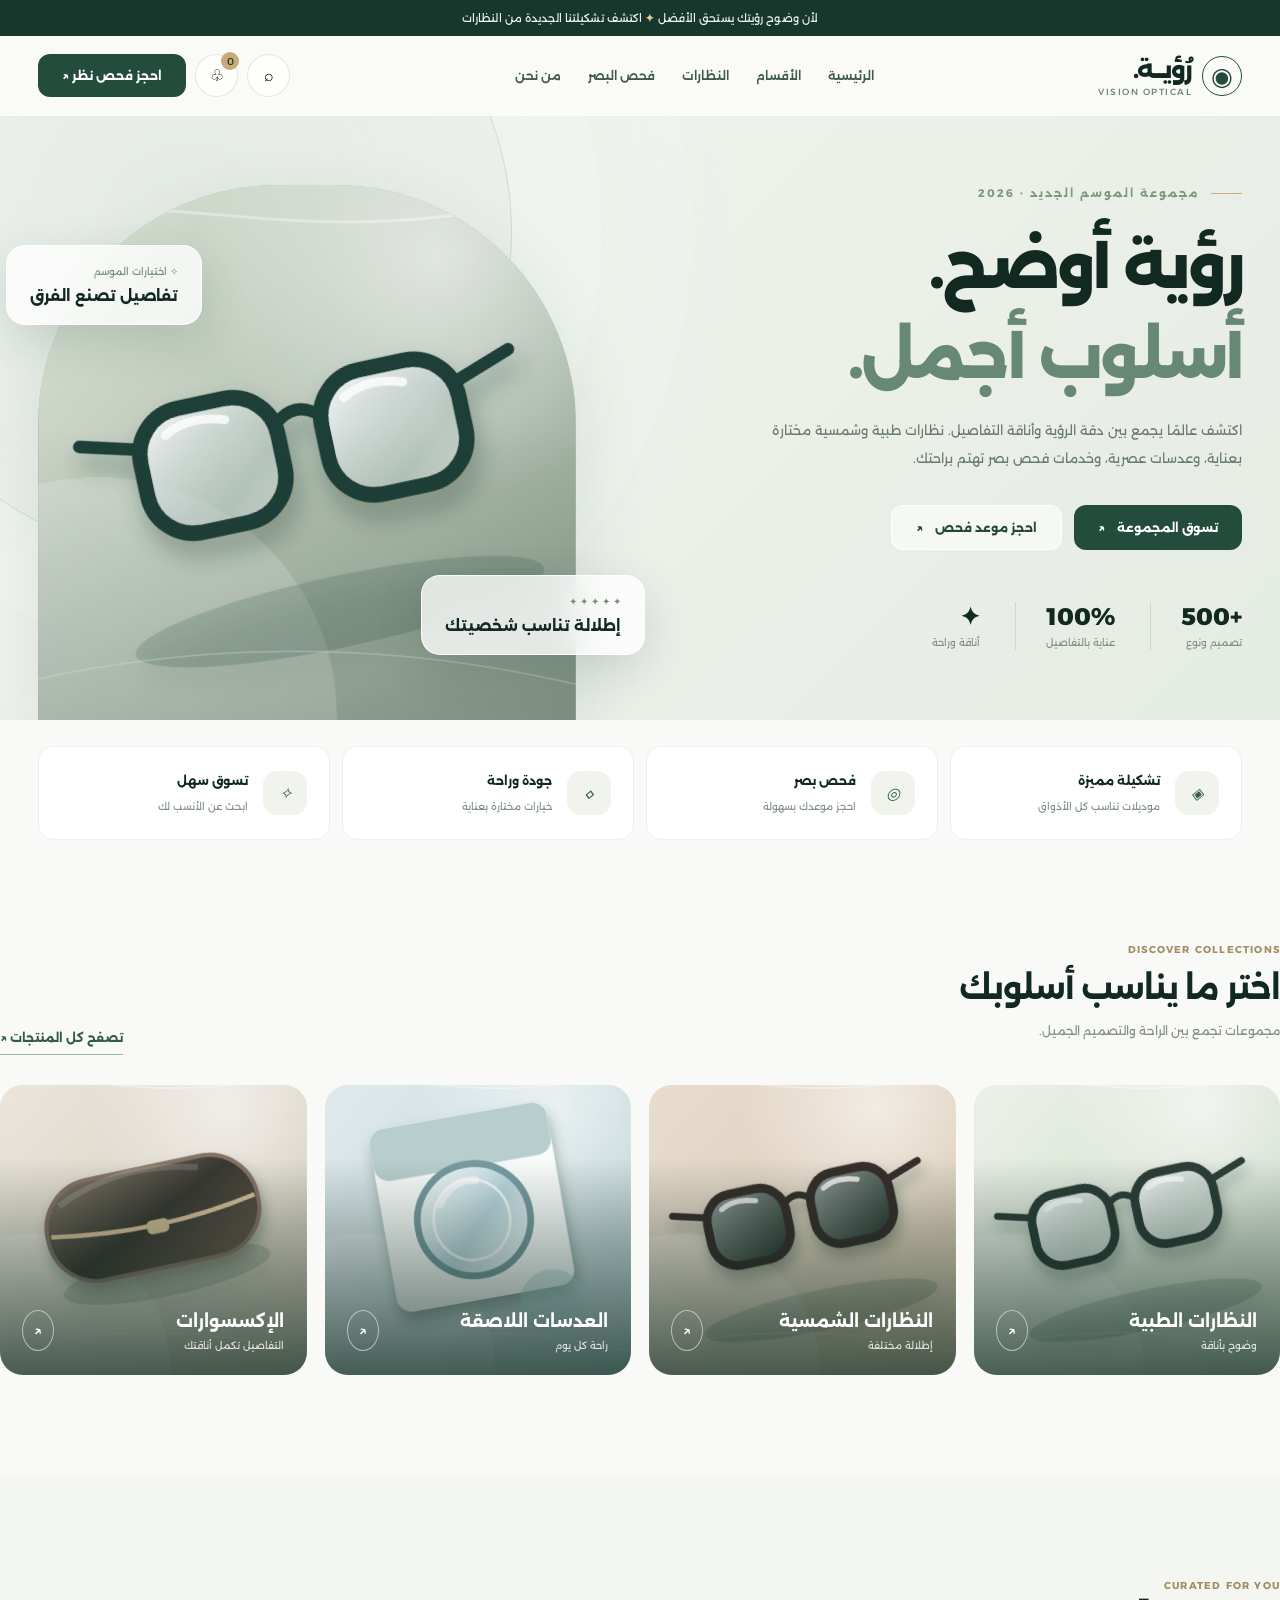
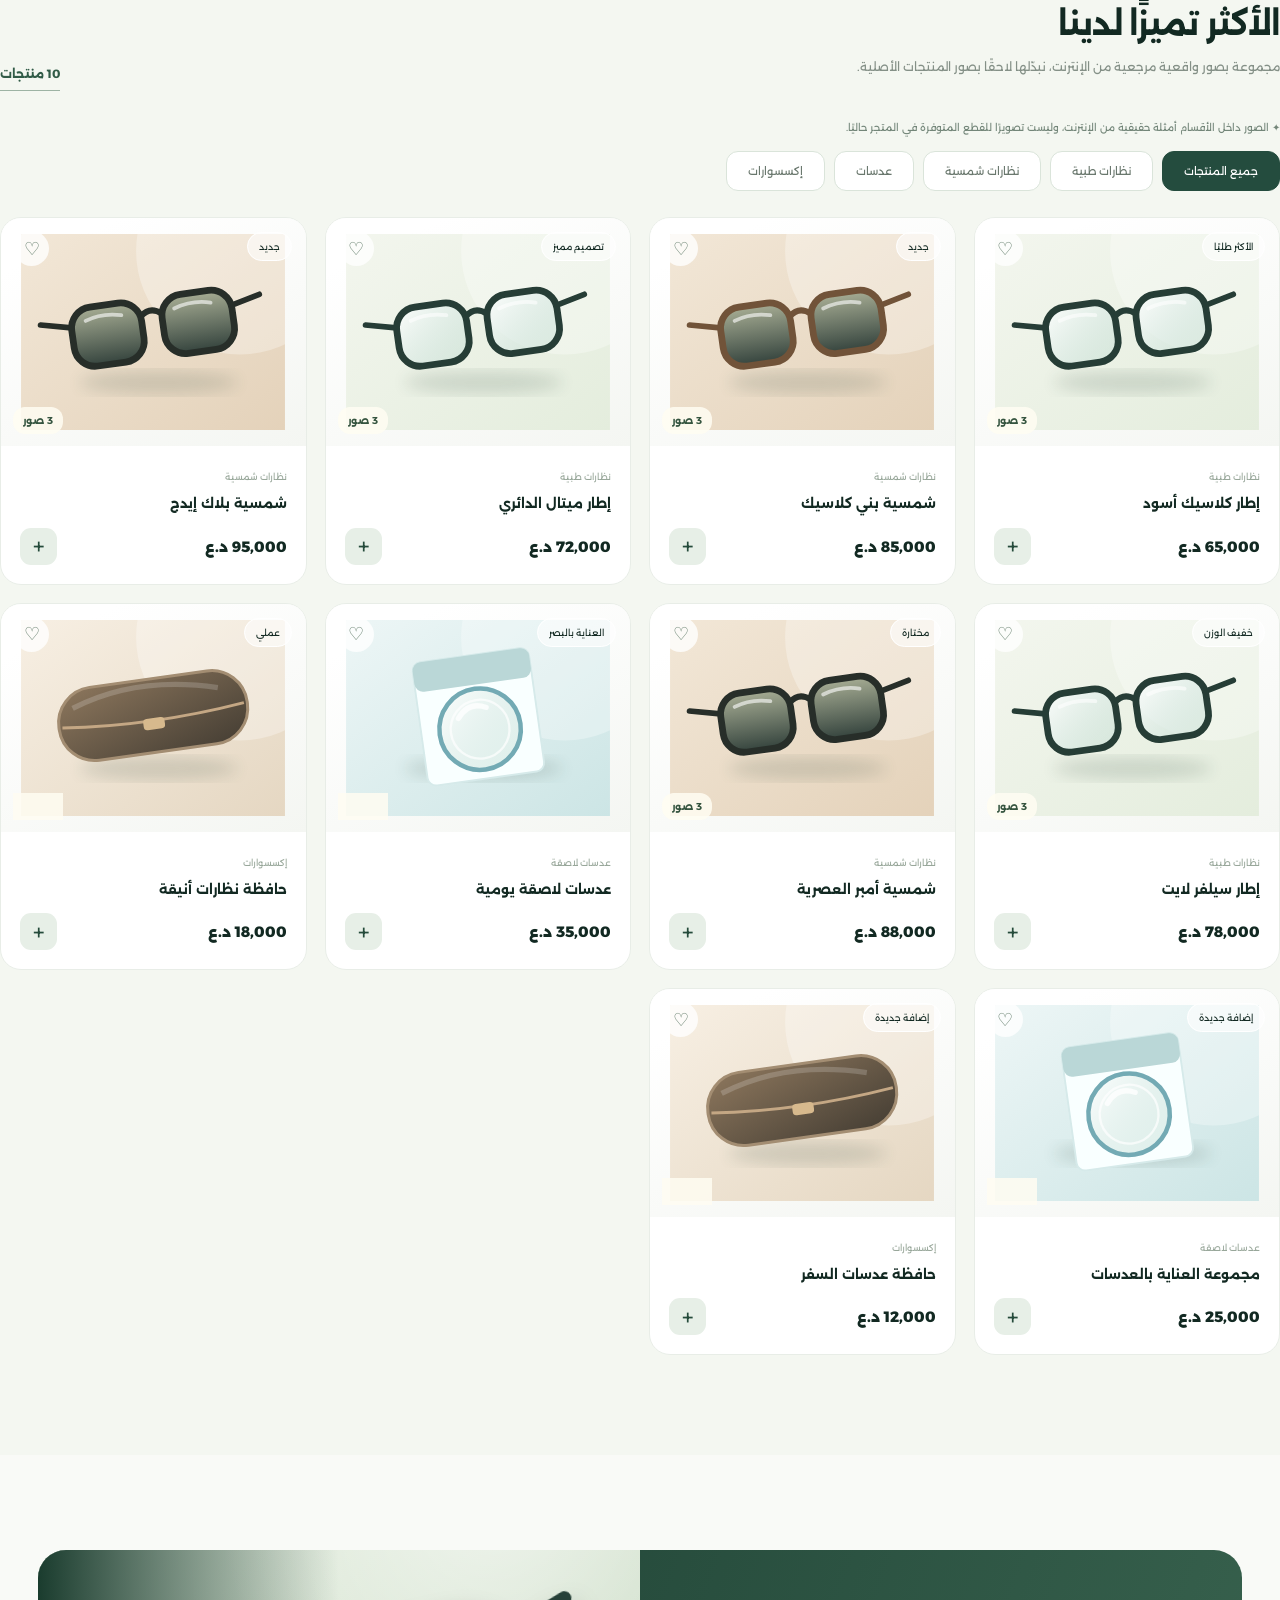
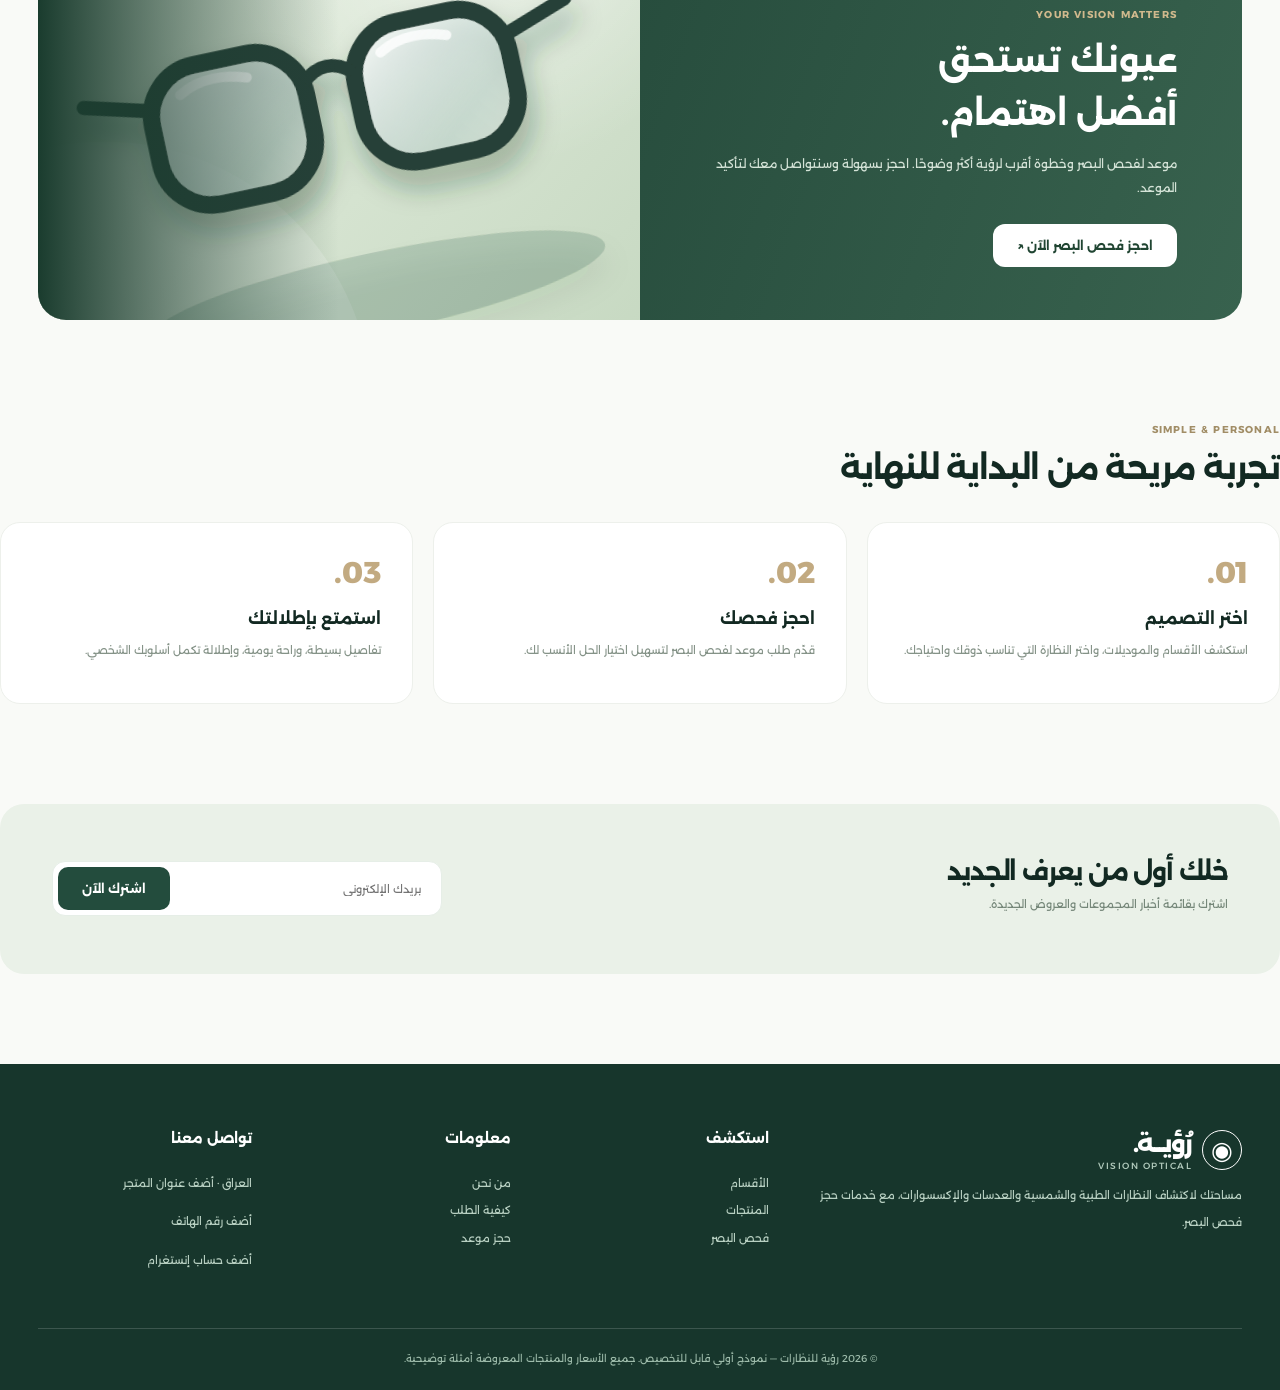
==== index.html @ 1d69cb86 "Launch Ruya optical store with mobile image fallbacks" ====
<!doctype html>
<html lang="ar" dir="rtl">
<head>
<meta charset="utf-8"><meta name="viewport" content="width=device-width,initial-scale=1"><meta name="theme-color" content="#e9eee9">
<title>رؤية | عالم النظارات والعناية بالبصر</title>
<link rel="preconnect" href="https://fonts.googleapis.com"><link rel="preconnect" href="https://fonts.gstatic.com" crossorigin>
<link href="https://fonts.googleapis.com/css2?family=Alexandria:wght@300;400;500;600;700;800&display=swap" rel="stylesheet">
<style>
:root{--ink:#122922;--muted:#65756c;--green:#244c3f;--mint:#e5eee6;--line:rgba(31,66,52,.13);--cream:#f7f8f4;--gold:#ccad78;--shadow:0 24px 70px rgba(27,61,45,.10)}*{box-sizing:border-box}html{scroll-behavior:smooth}body{margin:0;font-family:Alexandria,Tahoma,sans-serif;color:var(--ink);background:#f9faf7;overflow-x:hidden}button,input,select{font:inherit}button{cursor:pointer}a{color:inherit;text-decoration:none}.wrap{max-width:1330px;margin:auto;padding:0 38px}.mini{background:#17372d;color:#f1f6ed;text-align:center;padding:11px;font-size:11px;letter-spacing:.1px}.mini b{color:#eacb96}.topbar{position:sticky;top:0;z-index:30;border-bottom:1px solid rgba(255,255,255,.5);background:rgba(250,251,247,.78);backdrop-filter:blur(22px);-webkit-backdrop-filter:blur(22px)}.nav{height:79px;display:flex;align-items:center;gap:38px}.brand{display:flex;gap:10px;align-items:center;margin-left:auto}.brand-icon{width:40px;height:40px;border:1.5px solid #204c3e;border-radius:50%;display:grid;place-items:center;color:#244b3f;font-size:25px}.brand-name{font-size:24px;font-weight:800;letter-spacing:-1.4px}.brand small{display:block;color:#73867c;font-size:9px;font-weight:500;letter-spacing:1.5px;margin-top:2px}.links{display:flex;gap:27px;align-items:center;font-size:12px;font-weight:600;color:#405b4e}.links a:hover{color:#a47a42}.actions{display:flex;gap:9px;align-items:center;margin-right:auto}.iconbtn{border:1px solid var(--line);width:43px;height:43px;border-radius:50%;display:grid;place-items:center;background:rgba(255,255,255,.65);position:relative}.iconbtn:hover{background:white;transform:translateY(-2px)}.count{position:absolute;right:-2px;top:-3px;background:#c7aa76;color:#143127;min-width:18px;height:18px;border-radius:10px;display:grid;place-items:center;font-size:10px}.navcta,.btn{background:#234c3d;color:white;border:0;border-radius:12px;padding:14px 24px;font-weight:700;font-size:12px;display:inline-flex;align-items:center;gap:12px;justify-content:center;transition:.25s}.btn:hover,.navcta:hover{background:#15362b;transform:translateY(-2px)}.outline{background:rgba(255,255,255,.56);border:1px solid rgba(255,255,255,.9);color:#244737;backdrop-filter:blur(12px)}.outline:hover{background:#fff}.mobilemenu{display:none}.hero{background:radial-gradient(circle at 15% 20%,#e4ebe4,transparent 45%),linear-gradient(135deg,#f2f5ef,#e5ece4);position:relative;overflow:hidden;min-height:596px}.hero:before{content:"";position:absolute;left:-140px;top:-210px;width:650px;height:650px;border:1px solid rgba(62,105,79,.15);border-radius:50%;box-shadow:0 0 0 90px rgba(255,255,255,.12),0 0 0 180px rgba(255,255,255,.1)}.hero .wrap{position:relative;display:grid;grid-template-columns:1fr 1fr;align-items:center;min-height:596px;gap:60px}.hero-copy{padding:70px 0;z-index:2}.eyebrow{font-weight:700;font-size:11px;color:#7e987c;letter-spacing:2px;display:flex;align-items:center;gap:12px}.eyebrow:before{content:"";width:31px;height:1px;background:var(--gold)}h1{font-size:clamp(40px,4.9vw,72px);font-weight:800;letter-spacing:-3px;line-height:1.43;margin:21px 0 17px}h1 em{font-style:normal;color:#678874}.hero-copy>p{color:#6a7b70;line-height:2.15;font-size:13px;max-width:510px;margin-bottom:32px}.hero-buttons{display:flex;gap:12px;flex-wrap:wrap}.hero-stats{margin-top:52px;display:flex;gap:35px}.hero-stats div{border-left:1px solid #ccd9cd;padding-left:30px}.hero-stats div:last-child{border:0}.hero-stats strong{display:block;font-size:24px;font-weight:800}.hero-stats small{font-size:10px;color:#839086}.hero-visual{position:relative;height:540px;align-self:end}.hero-photo{position:absolute;inset:5px 34px 0 0;border-radius:240px 240px 0 0;overflow:hidden;background:#b2bdb3;box-shadow:var(--shadow)}.hero-photo img{width:100%;height:100%;object-fit:cover;object-position:center 35%;filter:saturate(.75)}.hero-photo:after{content:"";position:absolute;inset:0;background:linear-gradient(0deg,rgba(19,44,33,.15),transparent 55%)}.floatcard{position:absolute;z-index:3;background:rgba(255,255,255,.78);border:1px solid rgba(255,255,255,.9);box-shadow:0 15px 45px #193e3026;backdrop-filter:blur(18px);border-radius:19px;padding:19px 23px}.floatcard.top{top:65px;left:-32px}.floatcard.bottom{bottom:65px;right:-35px}.floatcard span{display:block;color:#778b7e;font-size:10px;margin-bottom:8px}.floatcard b{font-size:15px}.spark{color:#c6a268}.features{display:grid;grid-template-columns:repeat(4,1fr);gap:12px;margin-top:26px}.feature{background:white;display:flex;align-items:center;gap:15px;padding:24px 22px;border-radius:15px;border:1px solid #edf0ec}.feature i{width:44px;height:44px;border-radius:14px;background:#f0f4ed;color:#38624b;display:grid;place-items:center;flex-shrink:0}.feature b{display:block;font-size:12px;margin-bottom:7px}.feature span{font-size:10px;color:#819185}.section{padding:98px 0 0}.section-top{display:flex;align-items:end;justify-content:space-between;gap:20px;margin-bottom:30px}.kicker{font-size:10px;font-weight:700;color:#a18d66;letter-spacing:1.2px}.section h2{font-size:32px;letter-spacing:-1.2px;margin:11px 0 12px}.lead{font-size:12px;color:#849087;line-height:2}.subtlelink{font-size:12px;color:#315b47;font-weight:700;border-bottom:1px solid #9db3a4;padding-bottom:9px}.cats{display:grid;grid-template-columns:repeat(4,1fr);gap:18px}.cat{height:290px;border-radius:23px;position:relative;overflow:hidden;background:#dbe3dc;display:block}.cat img{height:100%;width:100%;object-fit:cover;transition:transform .6s;filter:saturate(.75)}.cat:hover img{transform:scale(1.07)}.cat:after{content:"";position:absolute;inset:25% 0 0;background:linear-gradient(transparent,rgba(8,36,26,.7))}.cat label{position:absolute;right:23px;bottom:23px;color:white;z-index:2;font-size:17px;font-weight:700}.cat label small{display:block;margin-top:8px;font-size:10px;font-weight:400;opacity:.8}.cat .arrow{position:absolute;bottom:24px;left:22px;color:white;z-index:2;border:1px solid #ffffff8a;border-radius:50%;padding:10px}.products-area{background:#f4f7f1;margin-top:100px;padding:1px 0 100px}.filters{display:flex;gap:9px;flex-wrap:wrap;margin-bottom:26px}.filter{border:1px solid #dae4da;background:white;border-radius:12px;padding:12px 21px;color:#6a786e;font-size:11px}.filter.active{background:#244c3e;color:#fff;border-color:#244c3e}.gridprod{display:grid;grid-template-columns:repeat(4,1fr);gap:18px}.product{background:white;border:1px solid #e8ede7;border-radius:21px;overflow:hidden;transition:.3s}.product:hover{transform:translateY(-6px);box-shadow:var(--shadow)}.prodimg{height:228px;background:radial-gradient(circle at 50% 45%,#fff,#e8ede8);display:grid;place-items:center;position:relative;overflow:hidden}.prodimg svg{width:90%;max-width:265px;filter:drop-shadow(2px 13px 8px #304d3c2b);transition:transform .3s}.product:hover .prodimg svg{transform:scale(1.08) rotate(-2deg)}.prodtag{position:absolute;right:14px;top:14px;background:#fff9;border:1px solid white;border-radius:30px;padding:8px 11px;font-size:9px;z-index:1}.fav{position:absolute;top:13px;left:13px;border:0;border-radius:50%;width:35px;height:35px;background:#fffc;z-index:1;font-size:18px;color:#627c6a}.fav.isfav{color:#c74b5b}.prodinfo{padding:19px}.prodtype{font-size:9px;color:#98a79a}.prodinfo h3{font-size:13px;line-height:1.7;margin:8px 0 12px}.prodfoot{display:flex;align-items:center;justify-content:space-between}.price{font-weight:800;font-size:15px}.price small{font-size:10px;color:#a7b1aa;font-weight:400}.add{border:0;background:#e7efe7;color:#254b3b;width:37px;height:37px;border-radius:11px;font-size:23px}.add:hover{background:#244c3e;color:white}.banner{margin-top:95px;background:linear-gradient(110deg,#193b2f,#38624e);border-radius:28px;min-height:326px;display:grid;grid-template-columns:1fr 1fr;overflow:hidden;color:white}.banner-copy{padding:53px 65px;align-self:center}.banner h2{font-size:34px;line-height:1.55;margin:12px 0}.banner p{color:#d4e3d7;font-size:12px;line-height:2;margin-bottom:24px}.banner .btn{background:white;color:#204532}.banner-img{background:linear-gradient(90deg,#1a3c2e 0%,transparent 50%),url('[data-uri]') center/cover;min-height:326px}.steps{display:grid;grid-template-columns:repeat(3,1fr);gap:20px;margin-top:35px}.step{background:#fff;border:1px solid #edf0eb;border-radius:20px;padding:31px}.step>span{font-size:30px;color:#c2aa81;font-weight:800}.step h3{font-size:16px;margin:18px 0 10px}.step p{font-size:11px;line-height:2;color:#859388}.newsletter{background:#eaf1e8;padding:52px;border-radius:24px;margin:100px 0 0;display:flex;justify-content:space-between;align-items:center;gap:20px}.newsletter h2{margin:0 0 10px;font-size:25px}.newsletter p{font-size:11px;color:#758779}.newsletter form{display:flex;background:#fff;border:1px solid #e6eee7;border-radius:13px;padding:5px;min-width:390px}.newsletter input{outline:0;border:0;padding:10px 15px;flex:1;min-width:0;font-size:11px}.newsletter .btn{border-radius:10px}.footer{background:#17362c;color:#fff;margin-top:90px;padding:65px 0 25px}.footgrid{display:grid;grid-template-columns:2fr 1fr 1fr 1fr;gap:45px}.footer h3{font-size:14px;margin:0 0 23px}.footer p,.footer a{color:#b8d0c2;font-size:11px;line-height:2.5;display:block}.footer .brand{justify-content:flex-start;max-width:max-content}.footer .brand-icon{border-color:white;color:white}.footer .brand small{color:#afc8ba}.copy{border-top:1px solid #ffffff29;margin-top:43px;padding-top:23px;text-align:center;color:#9dbbaa;font-size:10px}.overlay{position:fixed;inset:0;background:#0a2018a9;backdrop-filter:blur(4px);z-index:50;display:none;align-items:center;justify-content:center;padding:15px}.overlay.open{display:flex}.modal{position:relative;background:#fff;border-radius:23px;width:min(100%,480px);padding:34px;max-height:90vh;overflow:auto}.close{position:absolute;left:19px;top:17px;border:0;background:#eef3ec;border-radius:50%;width:34px;height:34px;font-size:22px}.modal h2{font-size:24px;margin:0 0 12px}.modal p{font-size:12px;color:#819087;line-height:2}.field{display:block;margin:18px 0 0;font-size:11px;font-weight:700}.field input,.field select{display:block;margin-top:9px;width:100%;padding:15px;border:1px solid #e0e7dd;border-radius:11px;outline-color:#72927c;background:white;color:#274436}.modal .btn{width:100%;margin-top:24px}.cartlist{max-height:260px;overflow:auto}.cartrow{display:flex;justify-content:space-between;align-items:center;gap:12px;padding:15px 0;border-bottom:1px solid #e7eee7;font-size:11px}.cartrow button{border:0;background:#f9e7e5;color:#9a3434;border-radius:8px;padding:7px 10px}.empty{padding:30px;text-align:center;color:#87998a}.toast{position:fixed;z-index:90;left:25px;bottom:25px;background:#173b2d;color:white;padding:15px 23px;border-radius:12px;font-size:12px;box-shadow:var(--shadow);opacity:0;transform:translateY(20px);transition:.25s;pointer-events:none}.toast.show{opacity:1;transform:translateY(0)}.searchbar{display:none;background:white;border-bottom:1px solid var(--line);padding:14px 0}.searchbar.open{display:block}.searchbar input{width:100%;border:0;outline:0;padding:10px;font-size:13px}.fade{animation:reveal .65s both}@keyframes reveal{from{opacity:0;transform:translateY(15px)}to{opacity:1;transform:translateY(0)}}@media(max-width:1050px){.links{gap:13px}.nav{gap:20px}.gridprod{grid-template-columns:repeat(2,1fr)}.hero .wrap{gap:20px}.hero-visual{height:465px}.floatcard.top{left:0}.floatcard.bottom{right:0}.cats{grid-template-columns:repeat(2,1fr)}.features{grid-template-columns:repeat(2,1fr)}}@media(max-width:750px){.wrap{padding:0 20px}.mini{font-size:9px}.nav{height:67px;gap:10px}.brand-name{font-size:20px}.brand-icon{width:34px;height:34px}.links{display:none;position:absolute;top:67px;right:0;left:0;background:#f8faf7;padding:24px;box-shadow:0 20px 24px #13291e1c;flex-direction:column;align-items:flex-start}.links.open{display:flex}.mobilemenu{display:grid}.navcta{display:none}.actions{gap:5px}.iconbtn{width:37px;height:37px}.hero .wrap{grid-template-columns:1fr;gap:0}.hero{min-height:unset}.hero-copy{padding:62px 0 20px}.hero h1{font-size:44px;letter-spacing:-2px}.hero-visual{height:385px;max-width:480px;width:100%;margin:auto}.hero-photo{right:25px;left:25px}.hero-stats{margin-top:35px;gap:20px}.hero-stats div{padding-left:17px}.hero-stats strong{font-size:20px}.floatcard{padding:13px}.floatcard.top{top:50px}.floatcard.bottom{bottom:36px}.features{gap:9px;margin-top:16px}.feature{padding:14px 10px;gap:9px}.feature i{height:35px;width:35px}.feature b{font-size:10px}.feature span{font-size:9px}.section{padding-top:64px}.section h2{font-size:25px}.cats{gap:12px}.cat{height:218px}.cat label{right:14px;bottom:15px;font-size:13px}.cat .arrow{bottom:14px;left:14px}.products-area{margin-top:70px;padding-bottom:60px}.gridprod{gap:10px}.prodimg{height:165px}.prodinfo{padding:13px}.prodinfo h3{font-size:11px}.price{font-size:12px}.banner{grid-template-columns:1fr;margin-top:65px}.banner-copy{padding:30px}.banner h2{font-size:25px}.banner-img{min-height:190px;order:-1}.steps{grid-template-columns:1fr;gap:12px}.step{padding:23px}.newsletter{margin-top:65px;display:block;padding:30px}.newsletter form{min-width:unset;margin-top:23px}.footgrid{grid-template-columns:repeat(2,1fr);gap:30px}.footer{margin-top:60px}.footer .footgrid>div:first-child{grid-column:span 2}}

/* Product photo cards and real product detail interaction */
.product-preview{width:100%;height:100%;padding:0;border:0;background:transparent;position:relative;display:block;cursor:pointer;overflow:hidden}.product-preview img{width:100%;height:100%;object-fit:cover;transition:transform .45s ease}.product-preview:hover img{transform:scale(1.08)}.product-preview span{position:absolute;bottom:13px;right:13px;left:13px;background:rgba(255,255,255,.86);backdrop-filter:blur(14px);padding:11px;border-radius:12px;font-size:10px;font-weight:700;color:#244c3e;transform:translateY(8px);opacity:0;transition:.25s}.product-preview:hover span,.product-preview:focus-visible span{transform:none;opacity:1}.prodname{border:0;padding:0;background:none;text-align:right;font-weight:700;font-size:13px;line-height:1.8;color:var(--ink);margin:8px 0 12px;display:block}.prodname:hover{text-decoration:underline}.product-overlay{z-index:90}.product-modal{width:min(1060px,calc(100% - 28px));max-width:1060px;max-height:92vh;overflow:auto;padding:36px;border-radius:27px}.product-detail-layout{display:grid;grid-template-columns:1.1fr 1fr;gap:38px;align-items:start}.detail-main{height:380px;background:#eff3ee;border-radius:22px;overflow:hidden}.detail-main img{width:100%;height:100%;object-fit:cover}.detail-thumbs{display:flex;gap:12px;margin-top:12px}.detail-thumbs button{width:88px;height:75px;border-radius:13px;border:2px solid transparent;background:#eef2ec;overflow:hidden;padding:0}.detail-thumbs button.selected{border-color:#275441}.detail-thumbs img{width:100%;height:100%;object-fit:cover}.detail-disclaimer,.detail-note{font-size:10px!important;line-height:1.9;color:#849187}.detail-content{padding:20px 8px}.detail-content h2{font-size:30px;margin:16px 0;line-height:1.55}.detail-copy{color:#69786c;line-height:2.2;font-size:13px}.detail-price{font-size:25px;font-weight:800;color:#234d3c;margin:23px 0}.detail-specs{border-top:1px solid #e3e9e3;margin-bottom:23px}.detail-specs div{padding:13px 0;border-bottom:1px solid #e3e9e3;display:flex;justify-content:space-between;gap:12px;font-size:12px}.detail-specs span{color:#75867c}.detail-specs b{font-weight:600}.detail-back{display:block;background:none;border:0;color:#516b58;margin-top:18px;padding:8px 0;font-size:11px}.detail-content .btn{width:100%}@media(max-width:720px){.product-modal{padding:20px}.product-detail-layout{grid-template-columns:1fr;gap:10px}.detail-main{height:270px}.detail-content{padding:10px 0}.detail-content h2{font-size:23px}.product-preview span{opacity:1;transform:none;font-size:9px}.detail-thumbs button{width:70px;height:60px}}
.prodimg{background:#f4f6f2}.product-preview img{object-fit:contain;padding:16px;background:linear-gradient(155deg,#fff 15%,#f4f6f2)}.detail-main{background:linear-gradient(145deg,#fff,#f1f4ef)}.detail-main img{object-fit:contain;padding:12px}.detail-thumbs button{background:#fff}.detail-thumbs img{object-fit:cover}.product-image-note{font-size:10px;color:#738679;margin:0 0 17px}.gallery-hint{display:flex;align-items:center;gap:7px;font-size:10px;color:#637968;padding:10px 12px;background:#eef4ee;border-radius:11px;margin:13px 0}.prodimg .photo-indicator{position:absolute;bottom:12px;left:12px;z-index:2;background:#fffdf3d9;color:#35543f;padding:7px 10px;border-radius:12px;font-size:10px;font-weight:700}.detail-thumbs button:focus-visible{outline:3px solid #a5bead;outline-offset:3px}@media(max-width:720px){.product-preview img{padding:7px}.detail-main img{padding:8px}}

@media(max-width:750px){.hero-photo{min-height:360px;right:18px;left:18px}.hero-photo img{display:block!important;min-height:100%;object-fit:cover}.hero-visual{min-height:385px}.product-preview img{display:block!important;opacity:1!important;width:100%;height:100%}.cat img{display:block;width:100%;height:100%;object-fit:cover}.detail-main img{display:block;opacity:1!important;max-width:100%;max-height:100%}}
@media(prefers-reduced-motion:reduce){.fade{animation:none}}
</style>
</head>
<body>
<div class="mini">لأن وضوح رؤيتك يستحق الأفضل <b>✦</b> اكتشف تشكيلتنا الجديدة من النظارات</div>
<header class="topbar"><div class="wrap nav"><a class="brand" href="#home"><span class="brand-icon">◉</span><span><span class="brand-name">رُؤيــة.</span><small>VISION OPTICAL</small></span></a><nav class="links" id="navlinks"><a href="#home">الرئيسية</a><a href="#categories">الأقسام</a><a href="#products">النظارات</a><a href="#exam">فحص البصر</a><a href="#about">من نحن</a></nav><div class="actions"><button class="iconbtn" id="searchBtn" aria-label="بحث">⌕</button><button class="iconbtn" id="cartBtn" aria-label="السلة">♧<span class="count" id="cartCount">0</span></button><button class="navcta" data-book>احجز فحص نظر ↗</button><button class="iconbtn mobilemenu" id="mobileBtn" aria-label="القائمة">☰</button></div></div><div class="searchbar" id="searchBar"><div class="wrap"><input id="searchInput" placeholder="ابحث عن نظارة أو عدسة... واضغط Enter" aria-label="البحث عن المنتجات"></div></div></header>
<main id="home"><section class="hero"><div class="wrap"><div class="hero-copy fade"><div class="eyebrow">مجموعة الموسم الجديد · 2026</div><h1>رؤية أوضح.<br><em>أسلوب أجمل.</em></h1><p>اكتشف عالمًا يجمع بين دقة الرؤية وأناقة التفاصيل. نظارات طبية وشمسية مختارة بعناية، وعدسات عصرية، وخدمات فحص بصر تهتم براحتك.</p><div class="hero-buttons"><a href="#products" class="btn">تسوق المجموعة <span>↗</span></a><button class="btn outline" data-book>احجز موعد فحص <span>↗</span></button></div><div class="hero-stats"><div><strong>+500</strong><small>تصميم ونوع</small></div><div><strong>100%</strong><small>عناية بالتفاصيل</small></div><div><strong>✦</strong><small>أناقة وراحة</small></div></div></div><div class="hero-visual"><div class="hero-photo"><img src="[data-uri]" data-remote="https://images.pexels.com/photos/31259706/pexels-photo-31259706.jpeg?auto=compress&amp;cs=tinysrgb&amp;w=1150" alt="نظارات عصرية أنيقة" fetchpriority="high" loading="eager" decoding="async"></div><div class="floatcard top"><span>✧ اختيارات الموسم</span><b>تفاصيل تصنع الفرق</b></div><div class="floatcard bottom"><span class="spark">✦ ✦ ✦ ✦ ✦</span><b>إطلالة تناسب شخصيتك</b></div></div></div></section>
<div class="wrap features"><div class="feature"><i>◈</i><div><b>تشكيلة مميزة</b><span>موديلات تناسب كل الأذواق</span></div></div><div class="feature"><i>◎</i><div><b>فحص بصر</b><span>احجز موعدك بسهولة</span></div></div><div class="feature"><i>◇</i><div><b>جودة وراحة</b><span>خيارات مختارة بعناية</span></div></div><div class="feature"><i>✧</i><div><b>تسوق سهل</b><span>ابحث عن الأنسب لك</span></div></div></div>
<section class="section wrap" id="categories"><div class="section-top"><div><span class="kicker">DISCOVER COLLECTIONS</span><h2>اختر ما يناسب أسلوبك</h2><p class="lead">مجموعات تجمع بين الراحة والتصميم الجميل.</p></div><a href="#products" class="subtlelink">تصفح كل المنتجات ↗</a></div><div class="cats"><a class="cat" href="#products" data-category="medical"><img src="[data-uri]" data-remote="https://images.pexels.com/photos/25389281/pexels-photo-25389281.jpeg?auto=compress&amp;cs=tinysrgb&amp;w=700" alt="نظارات طبية" loading="lazy" decoding="async"><label>النظارات الطبية<small>وضوح بأناقة</small></label><span class="arrow">↗</span></a><a class="cat" href="#products" data-category="sun"><img src="[data-uri]" data-remote="https://images.pexels.com/photos/13430498/pexels-photo-13430498.jpeg?auto=compress&amp;cs=tinysrgb&amp;w=700" alt="نظارات شمسية" loading="lazy" decoding="async"><label>النظارات الشمسية<small>إطلالة مختلفة</small></label><span class="arrow">↗</span></a><a class="cat" href="#products" data-category="lenses"><img src="[data-uri]" data-remote="https://images.pexels.com/photos/5842855/pexels-photo-5842855.jpeg?auto=compress&amp;cs=tinysrgb&amp;w=700" alt="العدسات" loading="lazy" decoding="async"><label>العدسات اللاصقة<small>راحة كل يوم</small></label><span class="arrow">↗</span></a><a class="cat" href="#products" data-category="accessories"><img src="[data-uri]" data-remote="https://images.pexels.com/photos/8105980/pexels-photo-8105980.jpeg?auto=compress&amp;cs=tinysrgb&amp;w=700" alt="الإكسسوارات" loading="lazy" decoding="async"><label>الإكسسوارات<small>التفاصيل تكمل أناقتك</small></label><span class="arrow">↗</span></a></div></section>
<section class="products-area" id="products"><div class="wrap section"><div class="section-top"><div><span class="kicker">CURATED FOR YOU</span><h2>الأكثر تميزًا لدينا</h2><p class="lead">مجموعة بصور واقعية مرجعية من الإنترنت، نبدّلها لاحقًا بصور المنتجات الأصلية.</p></div><span class="subtlelink" id="productTotal">10 منتجات</span></div><p class="product-image-note">✦ الصور داخل الأقسام أمثلة حقيقية من الإنترنت، وليست تصويرًا للقطع المتوفرة في المتجر حاليًا.</p><div class="filters"><button class="filter active" data-filter="all">جميع المنتجات</button><button class="filter" data-filter="medical">نظارات طبية</button><button class="filter" data-filter="sun">نظارات شمسية</button><button class="filter" data-filter="lenses">عدسات</button><button class="filter" data-filter="accessories">إكسسوارات</button></div><div class="gridprod" id="productsGrid"></div></div></section>
<section class="wrap" id="exam"><div class="banner"><div class="banner-copy"><span class="kicker" style="color:#d0b98d">YOUR VISION MATTERS</span><h2>عيونك تستحق<br>أفضل اهتمام.</h2><p>موعد لفحص البصر وخطوة أقرب لرؤية أكثر وضوحًا. احجز بسهولة وسنتواصل معك لتأكيد الموعد.</p><button class="btn" data-book>احجز فحص البصر الآن ↗</button></div><div class="banner-img" role="img" aria-label="فحص البصر والعناية بالعين"></div></div></section>
<section class="wrap section" id="about"><span class="kicker">SIMPLE & PERSONAL</span><h2>تجربة مريحة من البداية للنهاية</h2><div class="steps"><div class="step"><span>01.</span><h3>اختر التصميم</h3><p>استكشف الأقسام والموديلات، واختر النظارة التي تناسب ذوقك واحتياجك.</p></div><div class="step"><span>02.</span><h3>احجز فحصك</h3><p>قدّم طلب موعد لفحص البصر لتسهيل اختيار الحل الأنسب لك.</p></div><div class="step"><span>03.</span><h3>استمتع بإطلالتك</h3><p>تفاصيل بسيطة، وراحة يومية، وإطلالة تكمل أسلوبك الشخصي.</p></div></div><div class="newsletter"><div><h2>خلك أول من يعرف الجديد</h2><p>اشترك بقائمة أخبار المجموعات والعروض الجديدة.</p></div><form id="subscribeForm"><input type="email" required placeholder="بريدك الإلكتروني"><button class="btn">اشترك الآن</button></form></div></section></main>
<footer class="footer"><div class="wrap"><div class="footgrid"><div><div class="brand"><span class="brand-icon">◉</span><span><span class="brand-name">رُؤيــة.</span><small>VISION OPTICAL</small></span></div><p>مساحتك لاكتشاف النظارات الطبية والشمسية والعدسات والإكسسوارات، مع خدمات حجز فحص البصر.</p></div><div><h3>استكشف</h3><a href="#categories">الأقسام</a><a href="#products">المنتجات</a><a href="#exam">فحص البصر</a></div><div><h3>معلومات</h3><a href="#about">من نحن</a><a href="#about">كيفية الطلب</a><a href="#exam">حجز موعد</a></div><div><h3>تواصل معنا</h3><p>العراق · أضف عنوان المتجر</p><p>أضف رقم الهاتف</p><p>أضف حساب إنستغرام</p></div></div><div class="copy">© 2026 رؤية للنظارات — نموذج أولي قابل للتخصيص. جميع الأسعار والمنتجات المعروضة أمثلة توضيحية.</div></div></footer>
<div class="overlay" id="bookingOverlay"><div class="modal"><button class="close" data-close aria-label="إغلاق">×</button><span class="kicker">BOOK YOUR VISIT</span><h2>احجز موعد فحص البصر</h2><p>نموذج تجريبي لحجز موعد. يتم حفظ الطلب على جهازك فقط، ولا يُرسل إلى المتجر حاليًا.</p><form id="bookingForm"><label class="field">الاسم الكامل<input required name="name" placeholder="أدخل اسمك"></label><label class="field">رقم الهاتف<input required name="phone" inputmode="tel" pattern="[0-9٠-٩+\-\s]{7,18}" placeholder="07xxxxxxxxx"></label><label class="field">التاريخ المناسب<input required name="date" type="date" id="dateField"></label><label class="field">الفترة المفضلة<select name="period"><option>صباحًا</option><option>مساءً</option></select></label><button class="btn" type="submit">تسجيل طلب الموعد</button></form></div></div>
<div class="overlay" id="cartOverlay"><div class="modal"><button class="close" data-close aria-label="إغلاق">×</button><h2>سلة المشتريات</h2><p>سلة تجريبية — لا يوجد ربط بدفع إلكتروني حتى الآن.</p><div class="cartlist" id="cartList"></div><div class="cartrow"><b>المجموع</b><b id="cartTotal">0 د.ع</b></div><button class="btn" id="checkoutBtn">متابعة الطلب</button></div></div><div class="overlay product-overlay" id="productOverlay"><div class="modal product-modal" role="dialog" aria-modal="true" aria-labelledby="detailTitle"><button class="close" data-close aria-label="إغلاق">×</button><div class="product-detail-layout"><div class="detail-media"><div class="detail-main"><img id="detailHeroImage" alt="صورة المنتج التوضيحية"></div><div class="gallery-hint">◉ اضغط على أي صورة صغيرة لمشاهدتها بالحجم الكبير</div><div class="detail-thumbs" id="detailThumbs"></div><p class="detail-disclaimer" id="detailImageLabel"></p></div><div class="detail-content"><span class="kicker" id="detailCategory"></span><h2 id="detailTitle"></h2><p class="detail-copy" id="detailDescription"></p><div class="detail-price" id="detailPrice"></div><div class="detail-specs" id="detailSpecs"></div><p class="detail-note">المعلومات والصور والأسعار للعرض التجريبي فقط، وتُحدَّث بالبيانات الحقيقية للمنتج قبل البيع.</p><button class="btn" id="detailAdd" data-add="">+ أضف إلى السلة</button><button class="detail-back" data-close>العودة للمنتجات ←</button></div></div></div></div><div class="toast" id="toast" role="status"></div>
<script>
// صور فوتوغرافية مؤقتة من مكتبة Pexels (تحتاج اتصال إنترنت).
// لتغيير صور أي منتج لاحقاً: بدّل أرقام الصور في الصور الثلاث داخل gallery لهذا المنتج.
// كل صورة هنا مرجع بصري للتصنيف وليس إثباتاً لشكل/علامة/مواصفات سلعة تباع فعلياً.
const pexels=(id,w=1100)=>`https://images.pexels.com/photos/${id}/pexels-photo-${id}.jpeg?auto=compress&cs=tinysrgb&w=${w}`;
const photo=(url,w=850)=>url.replace(/&w=\d+$/,`&w=${w}`);
// صور احتياطية مضمّنة داخل HTML: تبقى ظاهرة حتى لو حُظرت مواقع الصور على الهاتف.
// الفوتوغرافيا الحقيقية تُحمّل في الخلفية وتستبدل الرسوم فقط عند اكتمال تحميلها.
function localProductArt(p, view=0){
 const dark=p.cat==='sun', lens=p.cat==='lenses', acc=p.cat==='accessories';
 const palettes={medical:['#f3f6ee','#e4eddd','#263d36'],sun:['#f2e7d7','#e4d2ba',p.color==='بني'?'#715339':'#272e29'],lenses:['#edf6f6','#cce5e5','#57949c'],accessories:['#f7efe3','#e5d7c2','#5d5244']};
 const [a,b,ink]=palettes[p.cat]||palettes.medical;
 const angle=[-8,3,13][view%3], shift=[0,-12,18][view%3];
 let art='';
 if(lens){art=`<g transform="translate(${shift} 0) rotate(${angle} 350 250)"><rect x="194" y="92" width="312" height="330" rx="23" fill="#f9ffff" stroke="#d6eaea" stroke-width="5"/><rect x="194" y="92" width="312" height="79" rx="23" fill="#bad7d7"/><circle cx="350" cy="290" r="108" fill="url(#glass)" stroke="#73aab4" stroke-width="12"/><circle cx="350" cy="290" r="78" fill="none" stroke="#fff" stroke-width="6" opacity=".7"/><path d="M297 254Q329 212 374 235" fill="none" stroke="#fff" stroke-width="14" stroke-linecap="round" opacity=".8"/></g>`;}
 else if(acc){art=`<g transform="translate(${shift} 0) rotate(${angle} 350 250)"><rect x="98" y="156" width="504" height="195" rx="95" fill="url(#case)" stroke="#a38d72" stroke-width="8"/><path d="M107 253 Q345 281 593 253" fill="none" stroke="#c4a784" stroke-width="8"/><rect x="321" y="260" width="57" height="30" rx="10" fill="#d7b98d"/><path d="M141 205 Q321 142 530 204" fill="none" stroke="#fff" stroke-width="14" opacity=".18"/></g>`;}
 else {art=`<g transform="translate(${shift} 0) rotate(${angle} 350 252)"><path d="M136 219L56 200 M564 219 L642 200" stroke="${ink}" stroke-width="15" stroke-linecap="round"/><rect x="136" y="171" width="187" height="158" rx="56" fill="url(#${dark?'sunlens':'glass'})" stroke="${ink}" stroke-width="18"/><rect x="378" y="171" width="187" height="158" rx="56" fill="url(#${dark?'sunlens':'glass'})" stroke="${ink}" stroke-width="18"/><path d="M323 214 Q350 191 378 214" fill="none" stroke="${ink}" stroke-width="16"/><path d="M176 206 Q220 190 272 204 M413 206 Q463 190 511 204" fill="none" stroke="#fff" stroke-width="10" opacity=".6" stroke-linecap="round"/></g>`;}
 const svg=`<svg xmlns="http://www.w3.org/2000/svg" viewBox="0 0 700 520"><defs><linearGradient id="bg" x1="0" y1="0" x2="1" y2="1"><stop stop-color="${a}"/><stop offset="1" stop-color="${b}"/></linearGradient><linearGradient id="glass" x1="0" x2="1" y1="0" y2="1"><stop stop-color="#fff" stop-opacity=".9"/><stop offset="1" stop-color="#b7d7cd" stop-opacity=".35"/></linearGradient><linearGradient id="sunlens" x1="0" y1="0" x2="0" y2="1"><stop stop-color="#a7ad94"/><stop offset="1" stop-color="#34433d"/></linearGradient><linearGradient id="case" x1="0" x2="1" y1="0" y2="1"><stop stop-color="#8d775d"/><stop offset="1" stop-color="#443d33"/></linearGradient><filter id="sh"><feGaussianBlur stdDeviation="20"/></filter></defs><rect width="700" height="520" fill="url(#bg)"/><circle cx="580" cy="45" r="275" fill="#fff" opacity=".29"/><ellipse cx="365" cy="394" rx="210" ry="30" fill="#1d3929" opacity=".14" filter="url(#sh)"/>${art}</svg>`;
 return 'data:image/svg+xml;charset=UTF-8,'+encodeURIComponent(svg);
}
// Upgrade only after the real remote image has loaded; never remove the local visual on failure.
function upgradePhotos(root=document){root.querySelectorAll('img[data-remote]').forEach(img=>{
 const url=img.dataset.remote;if(!url||img.dataset.loadedUrl===url)return;
 img.dataset.loadedUrl=url;
 const remote=new Image();remote.decoding='async';
 remote.onload=()=>{if(img.isConnected&&img.dataset.remote===url){img.src=url;img.onerror=()=>{img.onerror=null;img.src=img.dataset.local||img.src}}};
 remote.onerror=()=>{};remote.src=url;
 });}
function setLocalImage(img,local,remote){img.onerror=null;img.dataset.local=local;img.src=local;img.dataset.remote=remote;delete img.dataset.loadedUrl;upgradePhotos(img.parentElement||document);}

// كتالوج مؤقت: استبدل أسماء المنتجات والمواصفات والأسعار والصور ببيانات بضاعتك قبل النشر التجاري.
// gallery: ثلاث صور مرجعية يمكن استبدال كل واحدة بصورة أمامية وجانبية وخلفية للمنتج الحقيقي.
const products=[
{id:1,name:'إطار كلاسيك أسود',type:'نظارات طبية',cat:'medical',price:65000,color:'أسود',material:'إطار خفيف',shape:'مستطيل',tag:'الأكثر طلبًا',gallery:[pexels(25389281),pexels(25389282),pexels(33129356)],desc:'تصميم كلاسيكي بمظهر مرتب. الصور المرجعية للعرض التجريبي وليست صور الموديل النهائي.'},
{id:2,name:'شمسية بني كلاسيك',type:'نظارات شمسية',cat:'sun',price:85000,color:'بني',material:'إطار أنيق',shape:'مربع',tag:'جديد',gallery:[pexels(13430498),pexels(27308488),pexels(25096378)],desc:'إطلالة كلاسيكية بعدسات بنية. التحقق من الحماية من الأشعة فوق البنفسجية يكون حسب مواصفات المنتج الحقيقي.'},
{id:3,name:'إطار ميتال الدائري',type:'نظارات طبية',cat:'medical',price:72000,color:'معدني',material:'معدن',shape:'دائري',tag:'تصميم مميز',gallery:[pexels(13430485),pexels(13430490),pexels(13430505)],desc:'إطار دائري نحيف مستوحى من التصاميم الهادئة. الصور نماذج مرجعية قابلة للتغيير.'},
{id:4,name:'شمسية بلاك إيدج',type:'نظارات شمسية',cat:'sun',price:95000,color:'أسود',material:'إطار متين',shape:'مستطيل',tag:'جديد',gallery:[pexels(25389285),pexels(5465837),pexels(8104329)],desc:'موديل أسود بطابع عصري. الصور التوضيحية لمنتجات متشابهة وليست بالضرورة للنظارة نفسها.'},
{id:5,name:'إطار سيلفر لايت',type:'نظارات طبية',cat:'medical',price:78000,color:'فضي',material:'معدن خفيف',shape:'عصري',tag:'خفيف الوزن',gallery:[pexels(13430479),pexels(4983359),pexels(10220082)],desc:'إطار بتفاصيل فضية ناعمة وملامح عملية. المواصفات والأسعار أمثلة حتى تزوّدنا بالموديلات الحقيقية.'},
{id:6,name:'شمسية أمبر العصرية',type:'نظارات شمسية',cat:'sun',price:88000,color:'عسلي',material:'إطار عصري',shape:'متنوع',tag:'مختارة',gallery:[pexels(27111647),pexels(13982236),pexels(31259697)],desc:'نماذج لنظارات شمسية بتصاميم متعددة تساعدك على معاينة أسلوب عرض الصور.'},
{id:7,name:'عدسات لاصقة يومية',type:'عدسات لاصقة',cat:'lenses',price:35000,color:'شفافة',material:'عدسات لاصقة',shape:'حسب القياس',tag:'العناية بالبصر',gallery:[pexels(5842855),pexels(5842833),pexels(5996694)],desc:'صور مرجعية للعدسات اللاصقة ومستلزماتها. اختيار العدسة والمقاس والمدة حسب توصية المختص.'},
{id:8,name:'حافظة نظارات أنيقة',type:'إكسسوارات',cat:'accessories',price:18000,color:'متنوع',material:'حافظة',shape:'عملية',tag:'عملي',gallery:[pexels(8105980),pexels(5842846),pexels(8104330)],desc:'أمثلة مرئية لحافظات النظارات وإكسسواراتها. الصور والمواد مؤقتة حتى إدراج المنتجات الفعلية.'},
{id:9,name:'مجموعة العناية بالعدسات',type:'عدسات لاصقة',cat:'lenses',price:25000,color:'متنوع',material:'مستلزمات عدسات',shape:'طقم',tag:'إضافة جديدة',gallery:[pexels(5843418),pexels(5843350),pexels(5843421)],desc:'قسم تجريبي لمستلزمات تنظيف العدسات وحفظها. يُرجى التأكد من توافق المحلول مع نوع العدسة.'},
{id:10,name:'حافظة عدسات السفر',type:'إكسسوارات',cat:'accessories',price:12000,color:'متنوع',material:'حافظة عدسات',shape:'صغيرة',tag:'إضافة جديدة',gallery:[pexels(5843428),pexels(5843421),pexels(16022181)],desc:'حافظة صغيرة للعدسات اللاصقة ضمن قسم الإكسسوارات. الصور مرجعية من الإنترنت.'}
];

const safeGet=k=>{try{return localStorage.getItem(k)}catch(_){return null}};
const safeSet=(k,v)=>{try{localStorage.setItem(k,v)}catch(_){}};
let initialCart=[];try{const value=JSON.parse(safeGet('visionCart')||'[]');if(Array.isArray(value))initialCart=value}catch(_){}
let active='all',query='',cart=initialCart,favorites=[];const $=s=>document.querySelector(s);const money=n=>n.toLocaleString('en-US')+' د.ع';const esc=s=>String(s).replace(/[&<>"']/g,c=>({'&':'&amp;','<':'&lt;','>':'&gt;','"':'&quot;',"'":'&#39;'}[c]));
function illustration(p){let c=p.color;if(p.shape==='lenses')return `<svg viewBox="0 0 300 160" xmlns="http://www.w3.org/2000/svg"><ellipse cx="150" cy="127" rx="85" ry="15" fill="#728b9c" opacity=".10"/><circle cx="150" cy="78" r="58" fill="#c7e0e6" stroke="${c}" stroke-width="6" opacity=".65"/><circle cx="150" cy="78" r="41" fill="none" stroke="#fff" stroke-width="3" opacity=".9"/><path d="M110 55 Q142 22 181 52" fill="none" stroke="white" stroke-width="7" opacity=".75"/></svg>`;if(p.shape==='case')return `<svg viewBox="0 0 300 160" xmlns="http://www.w3.org/2000/svg"><ellipse cx="150" cy="133" rx="112" ry="13" fill="#000" opacity=".08"/><rect x="45" y="53" rx="30" width="210" height="80" fill="${c}"/><path d="M45 95 Q145 110 255 95" fill="none" stroke="#d8b98f" stroke-width="3"/><rect x="139" y="92" width="22" height="12" rx="3" fill="#d8b98f"/></svg>`;let shape=p.shape==='round'?`<circle cx="92" cy="83" r="44"/><circle cx="208" cy="83" r="44"/>`:p.shape==='cat'?`<path d="M38 53 Q78 50 134 67 L128 101 Q106 126 73 115 Q49 104 38 53Z"/><path d="M262 53 Q222 50 166 67 L172 101 Q194 126 227 115 Q251 104 262 53Z"/>`:`<rect x="40" y="45" width="98" height="75" rx="24"/><rect x="162" y="45" width="98" height="75" rx="24"/>`;return `<svg viewBox="0 0 300 160" xmlns="http://www.w3.org/2000/svg"><g fill="${p.cat==='sun'?'#4d564e':'#ebf2ed'}" fill-opacity="${p.cat==='sun'?'.65':'.42'}" stroke="${c}" stroke-width="${p.cat==='medical'?'7':'10'}" stroke-linejoin="round">${shape}</g><path d="M134 69 Q150 55 166 69" fill="none" stroke="${c}" stroke-width="7"/><path d="M40 57 L8 48 M260 57 L292 48" stroke="${c}" stroke-width="8" stroke-linecap="round"/><path d="M66 63 Q84 49 113 55" fill="none" stroke="#fff" opacity=".63" stroke-width="6" stroke-linecap="round"/><path d="M182 63 Q206 49 236 55" fill="none" stroke="#fff" opacity=".43" stroke-width="6" stroke-linecap="round"/></svg>`}
function render(){const items=products.filter(p=>(active==='all'||p.cat===active)&&(!query||(p.name+p.type).includes(query)));$('#productTotal').textContent=items.length+' منتجات';$('#productsGrid').innerHTML=items.length?items.map(p=>`<article class="product fade"><div class="prodimg"><span class="prodtag">${esc(p.tag)}</span><button class="fav ${favorites.includes(p.id)?'isfav':''}" data-fav="${p.id}" aria-label="المفضلة">${favorites.includes(p.id)?'♥':'♡'}</button><span class="photo-indicator">3 صور</span><button class="product-preview" data-view="${p.id}" aria-label="عرض تفاصيل ${esc(p.name)}"><img src="${localProductArt(p,0)}" data-local="${localProductArt(p,0)}" data-remote="${photo(p.gallery[0],650)}" alt="${esc(p.name)}" loading="lazy" decoding="async"><span>عرض التفاصيل والصور ←</span></button></div><div class="prodinfo"><span class="prodtype">${esc(p.type)}</span><button class="prodname" data-view="${p.id}">${esc(p.name)}</button><div class="prodfoot"><span class="price">${money(p.price)}</span><button class="add" aria-label="أضف للسلة" data-add="${p.id}">+</button></div></div></article>`).join(''):'<p class="empty">لا توجد منتجات مطابقة. جرّب كلمة بحث أخرى.</p>';upgradePhotos($('#productsGrid'))}
let currentProduct=null, currentPhoto=0;
function galleryImages(p){return p.gallery.map((src,i)=>localProductArt(p,i));}
function switchPhoto(idx){if(!currentProduct)return;currentPhoto=idx;const images=galleryImages(currentProduct);setLocalImage($('#detailHeroImage'),images[idx],photo(currentProduct.gallery[idx],1150));$('#detailHeroImage').alt=currentProduct.name+' — صورة رقم '+(idx+1);document.querySelectorAll('[data-thumb]').forEach(el=>el.classList.toggle('selected',Number(el.dataset.thumb)===idx));}
function showProduct(id){const p=products.find(x=>x.id===id);if(!p)return;currentProduct=p;currentPhoto=0;$('#detailCategory').textContent=p.type;$('#detailTitle').textContent=p.name;$('#detailPrice').textContent=money(p.price);$('#detailDescription').textContent=p.desc;$('#detailImageLabel').textContent='تظهر صور مرجعية من الإنترنت عند توفرها، ورسم بديل عند تعذّر التحميل. نستبدلها لاحقاً بصور بضاعتك الأصلية.';$('#detailSpecs').innerHTML=[['التصنيف',p.type],['اللون',p.color],['النوع / المادة',p.material],['الشكل',p.shape]].map(([k,v])=>`<div><span>${esc(k)}</span><b>${esc(v)}</b></div>`).join('');$('#detailThumbs').innerHTML=galleryImages(p).map((src,i)=>`<button type="button" data-thumb="${i}" class="${i===0?'selected':''}" aria-label="الصورة ${i+1}"><img src="${src}" data-local="${src}" data-remote="${photo(p.gallery[i],460)}" alt="صورة المنتج ${i+1}" loading="lazy"></button>`).join('');setLocalImage($('#detailHeroImage'),galleryImages(p)[0],photo(p.gallery[0],1150));$('#detailHeroImage').alt=p.name+' — صورة رقم 1';upgradePhotos($('#detailThumbs'));$('#detailAdd').dataset.add=p.id;openModal('productOverlay');history.replaceState(null,'','#product-'+p.id);}

function updateCart(){safeSet('visionCart',JSON.stringify(cart));$('#cartCount').textContent=cart.length;$('#cartTotal').textContent=money(cart.reduce((a,id)=>a+(products.find(p=>p.id===id)?.price||0),0));$('#cartList').innerHTML=cart.length?cart.map((id,i)=>{const p=products.find(x=>x.id===id);return `<div class="cartrow"><span>${esc(p?.name||'منتج')}<br><small>${money(p?.price||0)}</small></span><button data-remove="${i}">حذف</button></div>`}).join(''):'<div class="empty">سلتك فارغة حاليًا</div>'}
function toast(s){$('#toast').textContent=s;$('#toast').classList.add('show');setTimeout(()=>$('#toast').classList.remove('show'),2500)}function openModal(id){$('#'+id).classList.add('open');document.body.style.overflow='hidden'}function closeAll(){document.querySelectorAll('.overlay').forEach(x=>x.classList.remove('open'));document.body.style.overflow='';if(location.hash.startsWith('#product-'))history.replaceState(null,'','#products')}
document.addEventListener('click',e=>{let view=e.target.closest('[data-view]'),thumb=e.target.closest('[data-thumb]'),add=e.target.closest('[data-add]'),fav=e.target.closest('[data-fav]'),rem=e.target.closest('[data-remove]'),cat=e.target.closest('[data-category]');if(view)showProduct(Number(view.dataset.view));if(thumb)switchPhoto(Number(thumb.dataset.thumb));if(add){cart.push(Number(add.dataset.add));updateCart();toast('تمت إضافة المنتج للسلة')}if(fav){let id=Number(fav.dataset.fav);favorites=favorites.includes(id)?favorites.filter(x=>x!==id):[...favorites,id];render()}if(rem){cart.splice(Number(rem.dataset.remove),1);updateCart()}if(cat){active=cat.dataset.category;document.querySelectorAll('.filter').forEach(b=>b.classList.toggle('active',b.dataset.filter===active));render()}if(e.target.matches('[data-book]'))openModal('bookingOverlay');if(e.target.matches('[data-close]')||e.target.classList.contains('overlay'))closeAll()});document.querySelectorAll('.filter').forEach(b=>b.onclick=()=>{active=b.dataset.filter;document.querySelectorAll('.filter').forEach(f=>f.classList.toggle('active',f===b));render()});$('#cartBtn').onclick=()=>{updateCart();openModal('cartOverlay')};$('#searchBtn').onclick=()=>{$('#searchBar').classList.toggle('open');$('#searchInput').focus()};$('#searchInput').oninput=e=>{query=e.target.value.trim();render()};$('#searchInput').onkeydown=e=>{if(e.key==='Enter'){$('#products').scrollIntoView();$('#searchBar').classList.remove('open')}};$('#mobileBtn').onclick=()=>$('#navlinks').classList.toggle('open');document.querySelectorAll('.links a').forEach(a=>a.onclick=()=>$('#navlinks').classList.remove('open'));$('#dateField').min=new Date().toLocaleDateString('en-CA');$('#bookingForm').onsubmit=e=>{e.preventDefault();const fd=new FormData(e.target);const b=Object.fromEntries(fd.entries());safeSet('visionLastBooking',JSON.stringify(b));closeAll();e.target.reset();toast('تم تسجيل الطلب على هذا الجهاز فقط — يلزم ربطه بوسيلة تواصل للتأكيد')};$('#subscribeForm').onsubmit=e=>{e.preventDefault();toast('النشرة البريدية تحتاج ربطًا بخدمة إرسال قبل التشغيل');e.target.reset()};$('#checkoutBtn').onclick=()=>toast('الدفع والطلبات يحتاجان ربطًا بنظام متجر فعلي');document.addEventListener('keydown',e=>{if(e.key==='Escape')closeAll()});render();updateCart();upgradePhotos(document);
</script>
</body></html>
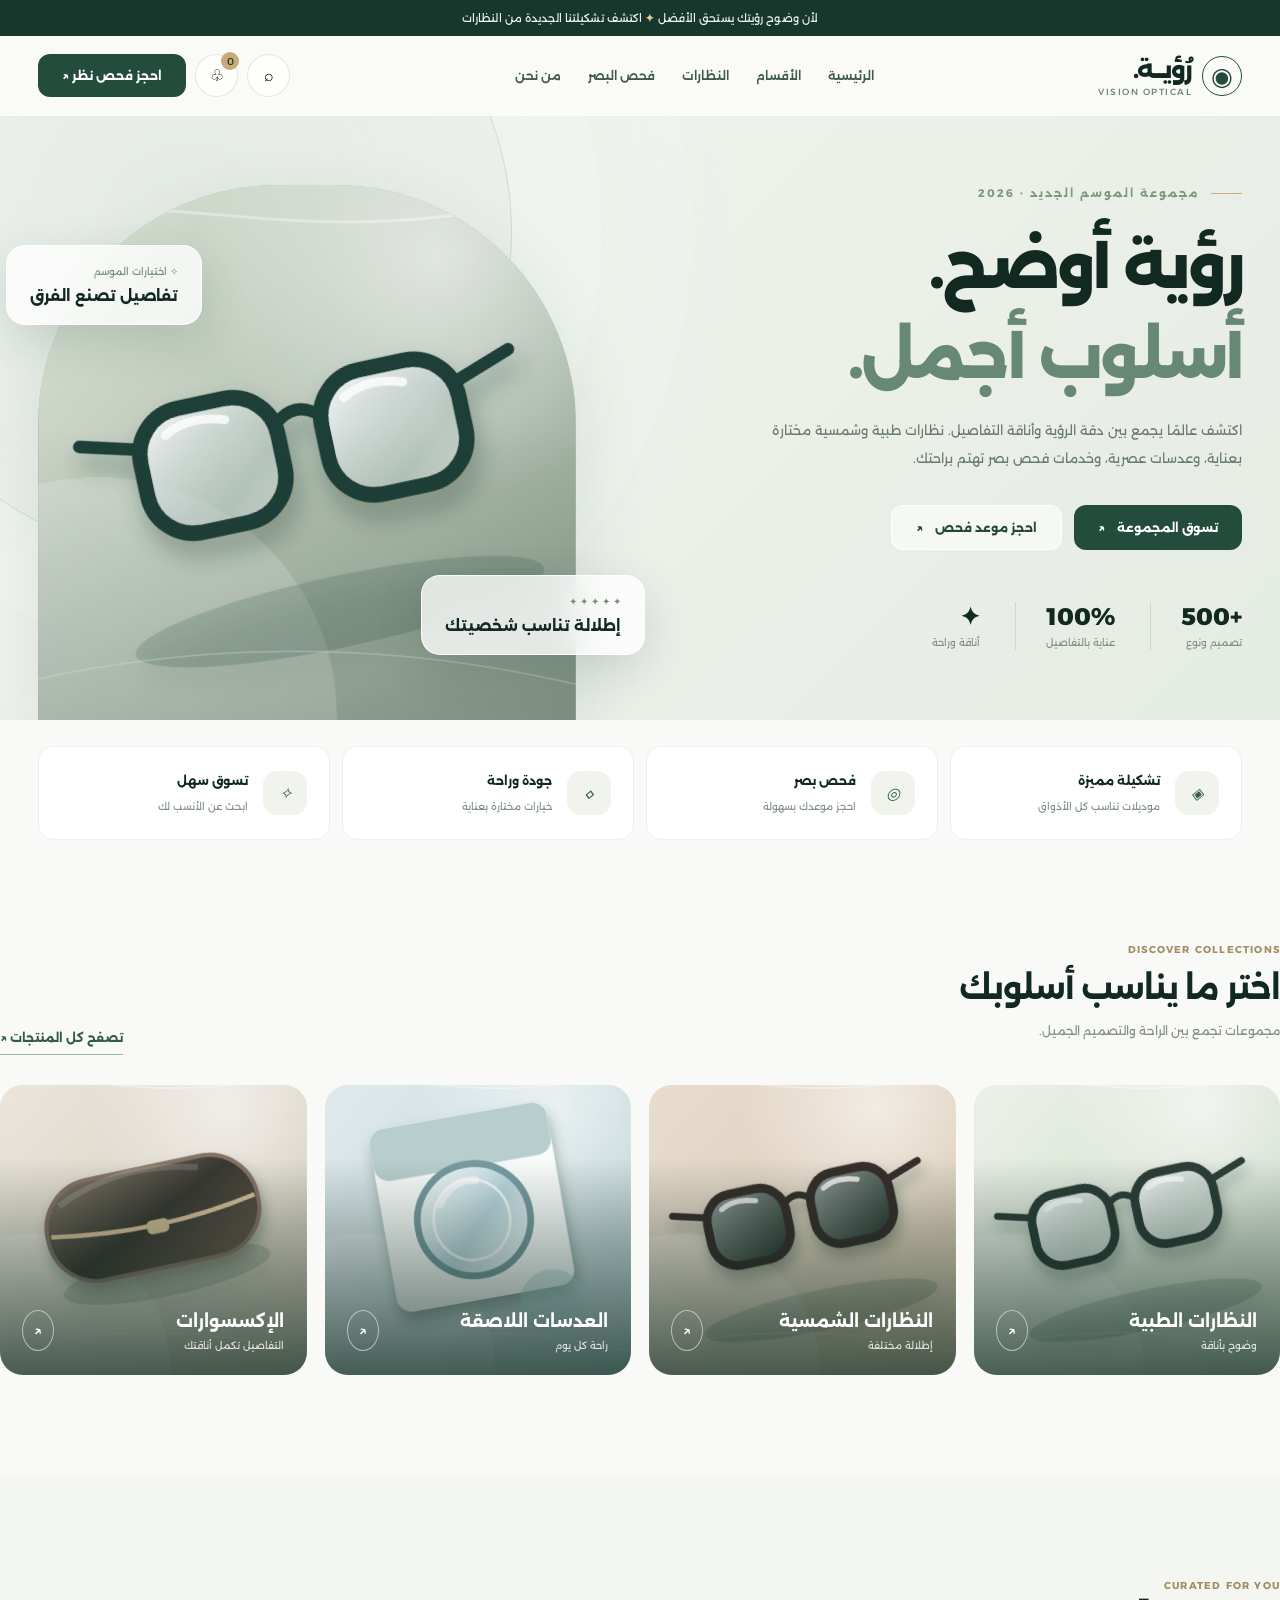
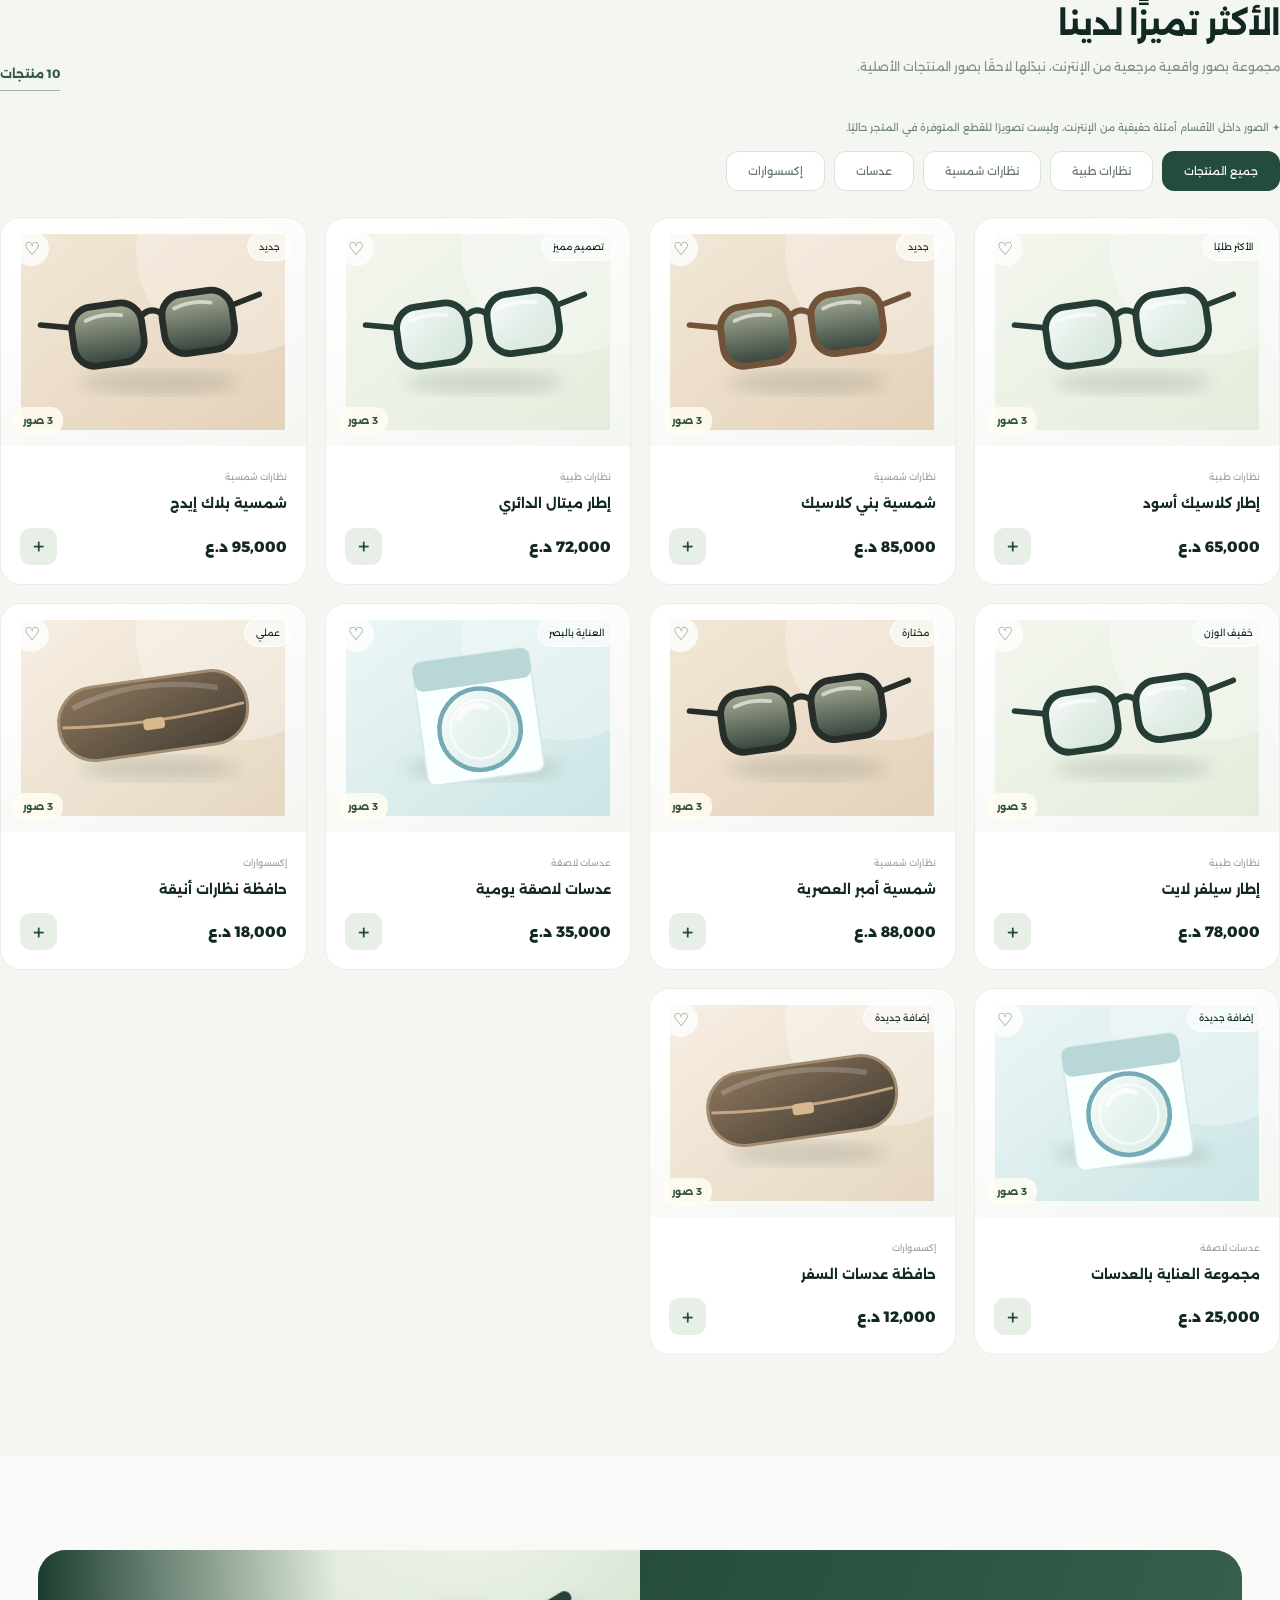
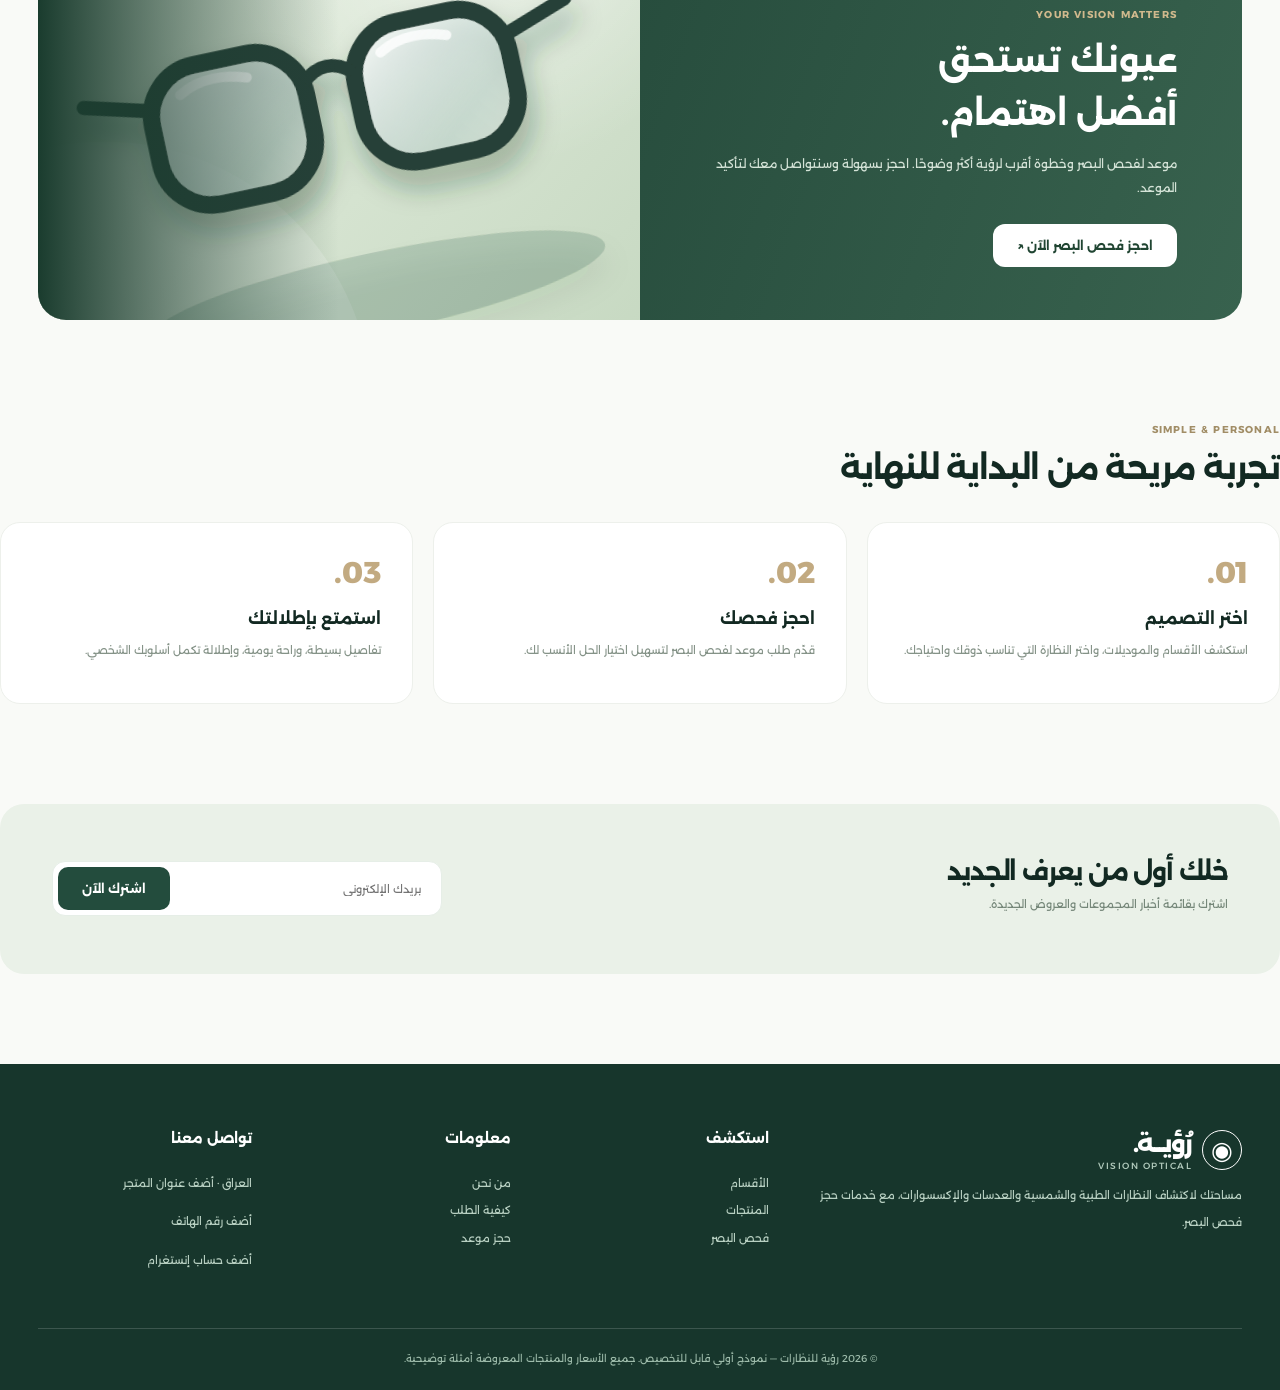
==== commit c0f01a95: "Add responsive cart-to-WhatsApp checkout form and prefilled order message (store number pending)" ====
--- a/index.html
+++ b/index.html
@@ -14,6 +14,26 @@
 
 @media(max-width:750px){.hero-photo{min-height:360px;right:18px;left:18px}.hero-photo img{display:block!important;min-height:100%;object-fit:cover}.hero-visual{min-height:385px}.product-preview img{display:block!important;opacity:1!important;width:100%;height:100%}.cat img{display:block;width:100%;height:100%;object-fit:cover}.detail-main img{display:block;opacity:1!important;max-width:100%;max-height:100%}}
 @media(prefers-reduced-motion:reduce){.fade{animation:none}}
+
+/* WhatsApp checkout — responsive form, order preview, and customer details */
+.checkout-modal{width:min(100%,560px);max-height:min(92vh,900px)}
+.checkout-summary{background:#f2f6f1;border:1px solid #e2ebe1;border-radius:16px;padding:10px 17px;margin:17px 0 8px}
+.checkout-summary .cartrow{padding:11px 0;line-height:1.9}
+.checkout-summary .cartrow:last-child{border-bottom:0}
+.checkout-summary .total{color:#214d3d;font-weight:800}
+.checkout-modal .field{margin-top:13px;font-size:12px}
+.checkout-modal .field input,.checkout-modal .field textarea{display:block;width:100%;margin-top:7px;padding:13px 14px;border:1px solid #dbe6dc;border-radius:12px;background:#fff;color:#213d30;font:inherit;font-size:13px;outline-color:#547b64}
+.checkout-modal .field textarea{min-height:78px;resize:vertical}
+.checkout-modal .field input:focus,.checkout-modal .field textarea:focus{border-color:#547b64;box-shadow:0 0 0 3px #547b641b}
+.checkout-modal .field input::placeholder,.checkout-modal .field textarea::placeholder{color:#9aaba0}
+.checkout-modal .checkout-fields{display:grid;grid-template-columns:1fr 1fr;gap:0 13px}
+.checkout-modal .checkout-fields .full{grid-column:1/-1}
+.checkout-modal .btn.checkout-send{background:#1d7854;margin-top:18px;font-size:13px;min-height:49px}
+.checkout-modal .btn.checkout-send:hover{background:#125d40}
+.checkout-hint{font-size:11px!important;color:#668173!important;line-height:1.9!important}
+.checkout-error{color:#b23c36!important;font-weight:700;min-height:0;margin:8px 0 0!important}
+.checkout-back{width:100%;display:block;border:0;background:none;color:#315643;text-align:center;padding:15px 5px 2px;font-weight:700;font-size:12px}
+@media(max-width:520px){.checkout-modal{padding:26px 19px 17px;border-radius:20px;max-height:calc(100dvh - 20px)}.checkout-modal .checkout-fields{grid-template-columns:1fr}.checkout-modal .checkout-fields .full{grid-column:auto}.checkout-modal .field{margin-top:12px}.checkout-modal .field input,.checkout-modal .field textarea{font-size:16px;padding:12px}.checkout-summary{padding:9px 13px}}
 </style>
 </head>
 <body>
@@ -27,7 +47,29 @@
 <section class="wrap section" id="about"><span class="kicker">SIMPLE & PERSONAL</span><h2>تجربة مريحة من البداية للنهاية</h2><div class="steps"><div class="step"><span>01.</span><h3>اختر التصميم</h3><p>استكشف الأقسام والموديلات، واختر النظارة التي تناسب ذوقك واحتياجك.</p></div><div class="step"><span>02.</span><h3>احجز فحصك</h3><p>قدّم طلب موعد لفحص البصر لتسهيل اختيار الحل الأنسب لك.</p></div><div class="step"><span>03.</span><h3>استمتع بإطلالتك</h3><p>تفاصيل بسيطة، وراحة يومية، وإطلالة تكمل أسلوبك الشخصي.</p></div></div><div class="newsletter"><div><h2>خلك أول من يعرف الجديد</h2><p>اشترك بقائمة أخبار المجموعات والعروض الجديدة.</p></div><form id="subscribeForm"><input type="email" required placeholder="بريدك الإلكتروني"><button class="btn">اشترك الآن</button></form></div></section></main>
 <footer class="footer"><div class="wrap"><div class="footgrid"><div><div class="brand"><span class="brand-icon">◉</span><span><span class="brand-name">رُؤيــة.</span><small>VISION OPTICAL</small></span></div><p>مساحتك لاكتشاف النظارات الطبية والشمسية والعدسات والإكسسوارات، مع خدمات حجز فحص البصر.</p></div><div><h3>استكشف</h3><a href="#categories">الأقسام</a><a href="#products">المنتجات</a><a href="#exam">فحص البصر</a></div><div><h3>معلومات</h3><a href="#about">من نحن</a><a href="#about">كيفية الطلب</a><a href="#exam">حجز موعد</a></div><div><h3>تواصل معنا</h3><p>العراق · أضف عنوان المتجر</p><p>أضف رقم الهاتف</p><p>أضف حساب إنستغرام</p></div></div><div class="copy">© 2026 رؤية للنظارات — نموذج أولي قابل للتخصيص. جميع الأسعار والمنتجات المعروضة أمثلة توضيحية.</div></div></footer>
 <div class="overlay" id="bookingOverlay"><div class="modal"><button class="close" data-close aria-label="إغلاق">×</button><span class="kicker">BOOK YOUR VISIT</span><h2>احجز موعد فحص البصر</h2><p>نموذج تجريبي لحجز موعد. يتم حفظ الطلب على جهازك فقط، ولا يُرسل إلى المتجر حاليًا.</p><form id="bookingForm"><label class="field">الاسم الكامل<input required name="name" placeholder="أدخل اسمك"></label><label class="field">رقم الهاتف<input required name="phone" inputmode="tel" pattern="[0-9٠-٩+\-\s]{7,18}" placeholder="07xxxxxxxxx"></label><label class="field">التاريخ المناسب<input required name="date" type="date" id="dateField"></label><label class="field">الفترة المفضلة<select name="period"><option>صباحًا</option><option>مساءً</option></select></label><button class="btn" type="submit">تسجيل طلب الموعد</button></form></div></div>
-<div class="overlay" id="cartOverlay"><div class="modal"><button class="close" data-close aria-label="إغلاق">×</button><h2>سلة المشتريات</h2><p>سلة تجريبية — لا يوجد ربط بدفع إلكتروني حتى الآن.</p><div class="cartlist" id="cartList"></div><div class="cartrow"><b>المجموع</b><b id="cartTotal">0 د.ع</b></div><button class="btn" id="checkoutBtn">متابعة الطلب</button></div></div><div class="overlay product-overlay" id="productOverlay"><div class="modal product-modal" role="dialog" aria-modal="true" aria-labelledby="detailTitle"><button class="close" data-close aria-label="إغلاق">×</button><div class="product-detail-layout"><div class="detail-media"><div class="detail-main"><img id="detailHeroImage" alt="صورة المنتج التوضيحية"></div><div class="gallery-hint">◉ اضغط على أي صورة صغيرة لمشاهدتها بالحجم الكبير</div><div class="detail-thumbs" id="detailThumbs"></div><p class="detail-disclaimer" id="detailImageLabel"></p></div><div class="detail-content"><span class="kicker" id="detailCategory"></span><h2 id="detailTitle"></h2><p class="detail-copy" id="detailDescription"></p><div class="detail-price" id="detailPrice"></div><div class="detail-specs" id="detailSpecs"></div><p class="detail-note">المعلومات والصور والأسعار للعرض التجريبي فقط، وتُحدَّث بالبيانات الحقيقية للمنتج قبل البيع.</p><button class="btn" id="detailAdd" data-add="">+ أضف إلى السلة</button><button class="detail-back" data-close>العودة للمنتجات ←</button></div></div></div></div><div class="toast" id="toast" role="status"></div>
+<div class="overlay" id="cartOverlay"><div class="modal"><button class="close" data-close aria-label="إغلاق">×</button><h2>سلة المشتريات</h2><p>راجع المنتجات والمجموع، ثم أكمل بيانات الزبون للانتقال إلى واتساب. لا يوجد دفع إلكتروني داخل الموقع.</p><div class="cartlist" id="cartList"></div><div class="cartrow"><b>المجموع</b><b id="cartTotal">0 د.ع</b></div><button class="btn" id="checkoutBtn">متابعة الطلب</button></div></div>
+<div class="overlay" id="checkoutOverlay"><div class="modal checkout-modal" role="dialog" aria-modal="true" aria-labelledby="checkoutTitle">
+  <button class="close" data-close type="button" aria-label="إغلاق">×</button>
+  <span class="kicker">ORDER VIA WHATSAPP</span>
+  <h2 id="checkoutTitle">إتمام الطلب</h2>
+  <p>أكمل تفاصيل التوصيل، ونجهّز لك رسالة بجميع محتويات السلة لإرسالها إلى واتساب المتجر.</p>
+  <div class="checkout-summary" id="checkoutSummary" aria-live="polite"></div>
+  <form id="checkoutForm">
+    <div class="checkout-fields">
+      <label class="field">الاسم الكامل <input name="customerName" required minlength="2" maxlength="80" autocomplete="name" placeholder="اسم الزبون"></label>
+      <label class="field">رقم هاتف الزبون <input name="customerPhone" required type="tel" inputmode="tel" maxlength="20" autocomplete="tel" pattern="[0-9٠-٩۰-۹+\s()\-]{10,20}" placeholder="07xxxxxxxxx"></label>
+      <label class="field">المحافظة <input name="governorate" required maxlength="60" placeholder="مثلاً: كربلاء" autocomplete="address-level1"></label>
+      <label class="field">المنطقة / الحي <input name="district" required maxlength="100" placeholder="الحي أو المنطقة" autocomplete="address-level2"></label>
+      <label class="field full">العنوان التفصيلي / أقرب نقطة دالة <textarea name="streetAddress" required maxlength="350" rows="2" placeholder="الشارع، المحلة، أقرب نقطة دالة" autocomplete="street-address"></textarea></label>
+      <label class="field full">ملاحظات على الطلب (اختياري) <textarea name="orderNotes" maxlength="350" rows="2" placeholder="مثلاً: لون الإطار أو ملاحظات التوصيل"></textarea></label>
+    </div>
+    <p class="checkout-hint">بعد الضغط على «تم» راح يفتح واتساب برسالة جاهزة. حتى يوصل الطلب للمتجر، اضغط زر الإرسال داخل واتساب.</p>
+    <p class="checkout-error" id="checkoutError" role="alert" aria-live="polite"></p>
+    <button type="submit" class="btn checkout-send">تم — الانتقال إلى واتساب ↗</button>
+  </form>
+  <button class="checkout-back" type="button" id="backToCart">← العودة إلى السلة</button>
+</div></div>
+<div class="overlay product-overlay" id="productOverlay"><div class="modal product-modal" role="dialog" aria-modal="true" aria-labelledby="detailTitle"><button class="close" data-close aria-label="إغلاق">×</button><div class="product-detail-layout"><div class="detail-media"><div class="detail-main"><img id="detailHeroImage" alt="صورة المنتج التوضيحية"></div><div class="gallery-hint">◉ اضغط على أي صورة صغيرة لمشاهدتها بالحجم الكبير</div><div class="detail-thumbs" id="detailThumbs"></div><p class="detail-disclaimer" id="detailImageLabel"></p></div><div class="detail-content"><span class="kicker" id="detailCategory"></span><h2 id="detailTitle"></h2><p class="detail-copy" id="detailDescription"></p><div class="detail-price" id="detailPrice"></div><div class="detail-specs" id="detailSpecs"></div><p class="detail-note">المعلومات والصور والأسعار للعرض التجريبي فقط، وتُحدَّث بالبيانات الحقيقية للمنتج قبل البيع.</p><button class="btn" id="detailAdd" data-add="">+ أضف إلى السلة</button><button class="detail-back" data-close>العودة للمنتجات ←</button></div></div></div></div><div class="toast" id="toast" role="status"></div>
 <script>
 // صور فوتوغرافية مؤقتة من مكتبة Pexels (تحتاج اتصال إنترنت).
 // لتغيير صور أي منتج لاحقاً: بدّل أرقام الصور في الصور الثلاث داخل gallery لهذا المنتج.
@@ -73,6 +115,11 @@
 {id:10,name:'حافظة عدسات السفر',type:'إكسسوارات',cat:'accessories',price:12000,color:'متنوع',material:'حافظة عدسات',shape:'صغيرة',tag:'إضافة جديدة',gallery:[pexels(5843428),pexels(5843421),pexels(16022181)],desc:'حافظة صغيرة للعدسات اللاصقة ضمن قسم الإكسسوارات. الصور مرجعية من الإنترنت.'}
 ];
 
+
+// رقم واتساب المتجر: بعد تزويدنا به ضع الرقم بصيغة دولية، مثال: 9647XXXXXXXXX.
+// تركه فارغاً يجهّز الاستمارة لكنه يمنع إرسال طلب إلى جهة خاطئة.
+const STORE_WHATSAPP_NUMBER = '';
+
 const safeGet=k=>{try{return localStorage.getItem(k)}catch(_){return null}};
 const safeSet=(k,v)=>{try{localStorage.setItem(k,v)}catch(_){}};
 let initialCart=[];try{const value=JSON.parse(safeGet('visionCart')||'[]');if(Array.isArray(value))initialCart=value}catch(_){}
@@ -84,8 +131,71 @@
 function switchPhoto(idx){if(!currentProduct)return;currentPhoto=idx;const images=galleryImages(currentProduct);setLocalImage($('#detailHeroImage'),images[idx],photo(currentProduct.gallery[idx],1150));$('#detailHeroImage').alt=currentProduct.name+' — صورة رقم '+(idx+1);document.querySelectorAll('[data-thumb]').forEach(el=>el.classList.toggle('selected',Number(el.dataset.thumb)===idx));}
 function showProduct(id){const p=products.find(x=>x.id===id);if(!p)return;currentProduct=p;currentPhoto=0;$('#detailCategory').textContent=p.type;$('#detailTitle').textContent=p.name;$('#detailPrice').textContent=money(p.price);$('#detailDescription').textContent=p.desc;$('#detailImageLabel').textContent='تظهر صور مرجعية من الإنترنت عند توفرها، ورسم بديل عند تعذّر التحميل. نستبدلها لاحقاً بصور بضاعتك الأصلية.';$('#detailSpecs').innerHTML=[['التصنيف',p.type],['اللون',p.color],['النوع / المادة',p.material],['الشكل',p.shape]].map(([k,v])=>`<div><span>${esc(k)}</span><b>${esc(v)}</b></div>`).join('');$('#detailThumbs').innerHTML=galleryImages(p).map((src,i)=>`<button type="button" data-thumb="${i}" class="${i===0?'selected':''}" aria-label="الصورة ${i+1}"><img src="${src}" data-local="${src}" data-remote="${photo(p.gallery[i],460)}" alt="صورة المنتج ${i+1}" loading="lazy"></button>`).join('');setLocalImage($('#detailHeroImage'),galleryImages(p)[0],photo(p.gallery[0],1150));$('#detailHeroImage').alt=p.name+' — صورة رقم 1';upgradePhotos($('#detailThumbs'));$('#detailAdd').dataset.add=p.id;openModal('productOverlay');history.replaceState(null,'','#product-'+p.id);}
 
+
+function checkoutProducts(){
+ const grouped=new Map();
+ cart.forEach(id=>{const p=products.find(x=>x.id===Number(id));if(p){const item=grouped.get(p.id)||{product:p,qty:0};item.qty++;grouped.set(p.id,item)}});
+ return [...grouped.values()];
+}
+function renderCheckoutSummary(){
+ const items=checkoutProducts();
+ const sum=items.reduce((total,item)=>total+item.qty*item.product.price,0);
+ $('#checkoutSummary').innerHTML=items.map(item=>'<div class="cartrow"><span>'+esc(item.product.name)+' <b>× '+item.qty+'</b><br><small>'+esc(item.product.type)+'</small></span><b>'+money(item.qty*item.product.price)+'</b></div>').join('')+'<div class="cartrow total"><span>المجموع (بدون أجور التوصيل)</span><b>'+money(sum)+'</b></div>';
+ $('#checkoutError').textContent='';
+}
+function whatsappDestination(){
+ let number=String(STORE_WHATSAPP_NUMBER||'').replace(/[٠-٩]/g,d=>String('٠١٢٣٤٥٦٧٨٩'.indexOf(d))).replace(/[۰-۹]/g,d=>String('۰۱۲۳۴۵۶۷۸۹'.indexOf(d))).replace(/\D/g,'');
+ if(number.startsWith('00964'))number=number.slice(2);
+ else if(/^07\d{9}$/.test(number))number='964'+number.slice(1);
+ return /^\d{8,15}$/.test(number)?number:'';
+}
+function makeWhatsAppMessage(form){
+ const items=checkoutProducts();
+ const total=items.reduce((sum,item)=>sum+item.product.price*item.qty,0);
+ const str=v=>String(v||'').trim();
+ const lines=[
+ '🛍️ *طلب جديد من متجر رؤية للنظارات*',
+ '',
+ '👤 *بيانات الزبون*',
+ 'الاسم: '+str(form.customerName),
+ 'رقم الهاتف: '+str(form.customerPhone),
+ 'المحافظة: '+str(form.governorate),
+ 'المنطقة: '+str(form.district),
+ 'العنوان: '+str(form.streetAddress),
+ '',
+ '🛒 *المنتجات المختارة*'
+ ];
+ items.forEach((item,i)=>{
+  const p=item.product;
+  lines.push((i+1)+'. *'+p.name+'*');
+  lines.push('التصنيف: '+p.type);
+  lines.push('اللون: '+p.color+' | الشكل: '+p.shape);
+  lines.push('الكمية: '+item.qty);
+  lines.push('السعر: '+money(p.price)+' للقطعة');
+  lines.push('الإجمالي: '+money(p.price*item.qty));
+  lines.push('');
+ });
+ lines.push('💰 *المجموع: '+money(total)+'*');
+ lines.push('🚚 أجور التوصيل تُحدد عند تأكيد الطلب.');
+ if(str(form.orderNotes))lines.push('📝 ملاحظات: '+str(form.orderNotes));
+ lines.push('','يرجى تأكيد توفر المنتجات وتفاصيل التوصيل، شكرًا.');
+ return lines.join('\n');
+}
+function sendCheckoutToWhatsApp(event){
+ event.preventDefault();
+ const items=checkoutProducts();
+ if(!items.length){$('#checkoutError').textContent='السلة فارغة، أضف منتجًا قبل متابعة الطلب.';return}
+ const phone=whatsappDestination();
+ if(!phone){$('#checkoutError').textContent='بانتظار إضافة رقم واتساب المتجر حتى ينفتح الطلب على الرقم الصحيح.';return}
+ const values=Object.fromEntries(new FormData(event.currentTarget).entries());
+ const message=makeWhatsAppMessage(values);
+ const url='https://wa.me/'+phone+'?text='+encodeURIComponent(message);
+ // Use same-tab navigation for iOS and Android; the customer taps Send in WhatsApp.
+ window.location.assign(url);
+}
+
 function updateCart(){safeSet('visionCart',JSON.stringify(cart));$('#cartCount').textContent=cart.length;$('#cartTotal').textContent=money(cart.reduce((a,id)=>a+(products.find(p=>p.id===id)?.price||0),0));$('#cartList').innerHTML=cart.length?cart.map((id,i)=>{const p=products.find(x=>x.id===id);return `<div class="cartrow"><span>${esc(p?.name||'منتج')}<br><small>${money(p?.price||0)}</small></span><button data-remove="${i}">حذف</button></div>`}).join(''):'<div class="empty">سلتك فارغة حاليًا</div>'}
 function toast(s){$('#toast').textContent=s;$('#toast').classList.add('show');setTimeout(()=>$('#toast').classList.remove('show'),2500)}function openModal(id){$('#'+id).classList.add('open');document.body.style.overflow='hidden'}function closeAll(){document.querySelectorAll('.overlay').forEach(x=>x.classList.remove('open'));document.body.style.overflow='';if(location.hash.startsWith('#product-'))history.replaceState(null,'','#products')}
-document.addEventListener('click',e=>{let view=e.target.closest('[data-view]'),thumb=e.target.closest('[data-thumb]'),add=e.target.closest('[data-add]'),fav=e.target.closest('[data-fav]'),rem=e.target.closest('[data-remove]'),cat=e.target.closest('[data-category]');if(view)showProduct(Number(view.dataset.view));if(thumb)switchPhoto(Number(thumb.dataset.thumb));if(add){cart.push(Number(add.dataset.add));updateCart();toast('تمت إضافة المنتج للسلة')}if(fav){let id=Number(fav.dataset.fav);favorites=favorites.includes(id)?favorites.filter(x=>x!==id):[...favorites,id];render()}if(rem){cart.splice(Number(rem.dataset.remove),1);updateCart()}if(cat){active=cat.dataset.category;document.querySelectorAll('.filter').forEach(b=>b.classList.toggle('active',b.dataset.filter===active));render()}if(e.target.matches('[data-book]'))openModal('bookingOverlay');if(e.target.matches('[data-close]')||e.target.classList.contains('overlay'))closeAll()});document.querySelectorAll('.filter').forEach(b=>b.onclick=()=>{active=b.dataset.filter;document.querySelectorAll('.filter').forEach(f=>f.classList.toggle('active',f===b));render()});$('#cartBtn').onclick=()=>{updateCart();openModal('cartOverlay')};$('#searchBtn').onclick=()=>{$('#searchBar').classList.toggle('open');$('#searchInput').focus()};$('#searchInput').oninput=e=>{query=e.target.value.trim();render()};$('#searchInput').onkeydown=e=>{if(e.key==='Enter'){$('#products').scrollIntoView();$('#searchBar').classList.remove('open')}};$('#mobileBtn').onclick=()=>$('#navlinks').classList.toggle('open');document.querySelectorAll('.links a').forEach(a=>a.onclick=()=>$('#navlinks').classList.remove('open'));$('#dateField').min=new Date().toLocaleDateString('en-CA');$('#bookingForm').onsubmit=e=>{e.preventDefault();const fd=new FormData(e.target);const b=Object.fromEntries(fd.entries());safeSet('visionLastBooking',JSON.stringify(b));closeAll();e.target.reset();toast('تم تسجيل الطلب على هذا الجهاز فقط — يلزم ربطه بوسيلة تواصل للتأكيد')};$('#subscribeForm').onsubmit=e=>{e.preventDefault();toast('النشرة البريدية تحتاج ربطًا بخدمة إرسال قبل التشغيل');e.target.reset()};$('#checkoutBtn').onclick=()=>toast('الدفع والطلبات يحتاجان ربطًا بنظام متجر فعلي');document.addEventListener('keydown',e=>{if(e.key==='Escape')closeAll()});render();updateCart();upgradePhotos(document);
+document.addEventListener('click',e=>{let view=e.target.closest('[data-view]'),thumb=e.target.closest('[data-thumb]'),add=e.target.closest('[data-add]'),fav=e.target.closest('[data-fav]'),rem=e.target.closest('[data-remove]'),cat=e.target.closest('[data-category]');if(view)showProduct(Number(view.dataset.view));if(thumb)switchPhoto(Number(thumb.dataset.thumb));if(add){cart.push(Number(add.dataset.add));updateCart();toast('تمت إضافة المنتج للسلة')}if(fav){let id=Number(fav.dataset.fav);favorites=favorites.includes(id)?favorites.filter(x=>x!==id):[...favorites,id];render()}if(rem){cart.splice(Number(rem.dataset.remove),1);updateCart()}if(cat){active=cat.dataset.category;document.querySelectorAll('.filter').forEach(b=>b.classList.toggle('active',b.dataset.filter===active));render()}if(e.target.matches('[data-book]'))openModal('bookingOverlay');if(e.target.matches('[data-close]')||e.target.classList.contains('overlay'))closeAll()});document.querySelectorAll('.filter').forEach(b=>b.onclick=()=>{active=b.dataset.filter;document.querySelectorAll('.filter').forEach(f=>f.classList.toggle('active',f===b));render()});$('#cartBtn').onclick=()=>{updateCart();openModal('cartOverlay')};$('#searchBtn').onclick=()=>{$('#searchBar').classList.toggle('open');$('#searchInput').focus()};$('#searchInput').oninput=e=>{query=e.target.value.trim();render()};$('#searchInput').onkeydown=e=>{if(e.key==='Enter'){$('#products').scrollIntoView();$('#searchBar').classList.remove('open')}};$('#mobileBtn').onclick=()=>$('#navlinks').classList.toggle('open');document.querySelectorAll('.links a').forEach(a=>a.onclick=()=>$('#navlinks').classList.remove('open'));$('#dateField').min=new Date().toLocaleDateString('en-CA');$('#bookingForm').onsubmit=e=>{e.preventDefault();const fd=new FormData(e.target);const b=Object.fromEntries(fd.entries());safeSet('visionLastBooking',JSON.stringify(b));closeAll();e.target.reset();toast('تم تسجيل الطلب على هذا الجهاز فقط — يلزم ربطه بوسيلة تواصل للتأكيد')};$('#subscribeForm').onsubmit=e=>{e.preventDefault();toast('النشرة البريدية تحتاج ربطًا بخدمة إرسال قبل التشغيل');e.target.reset()};$('#checkoutBtn').onclick=()=>{if(!checkoutProducts().length){toast('السلة فارغة، أضف منتجًا أولاً');return}renderCheckoutSummary();closeAll();openModal('checkoutOverlay')};$('#checkoutForm').onsubmit=sendCheckoutToWhatsApp;$('#backToCart').onclick=()=>{closeAll();openModal('cartOverlay')};document.addEventListener('keydown',e=>{if(e.key==='Escape')closeAll()});render();updateCart();upgradePhotos(document);
 </script>
 </body></html>
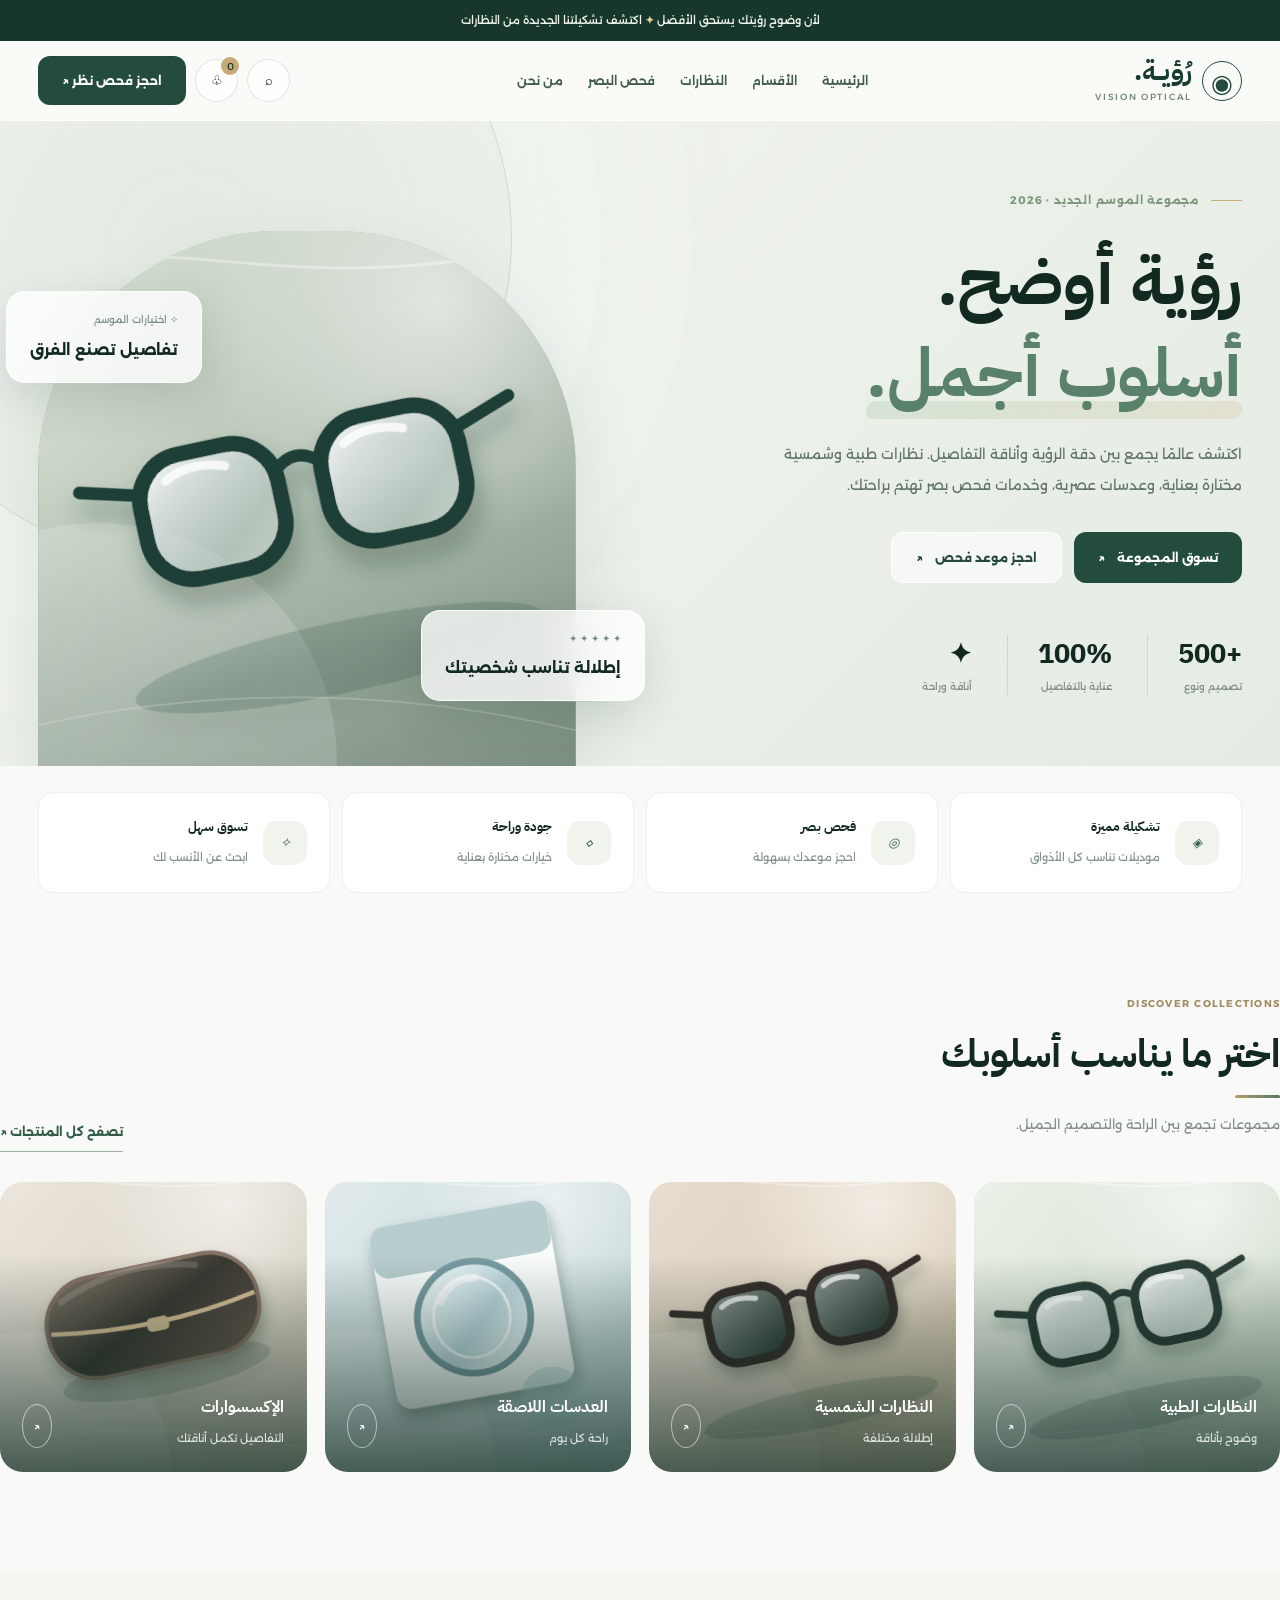
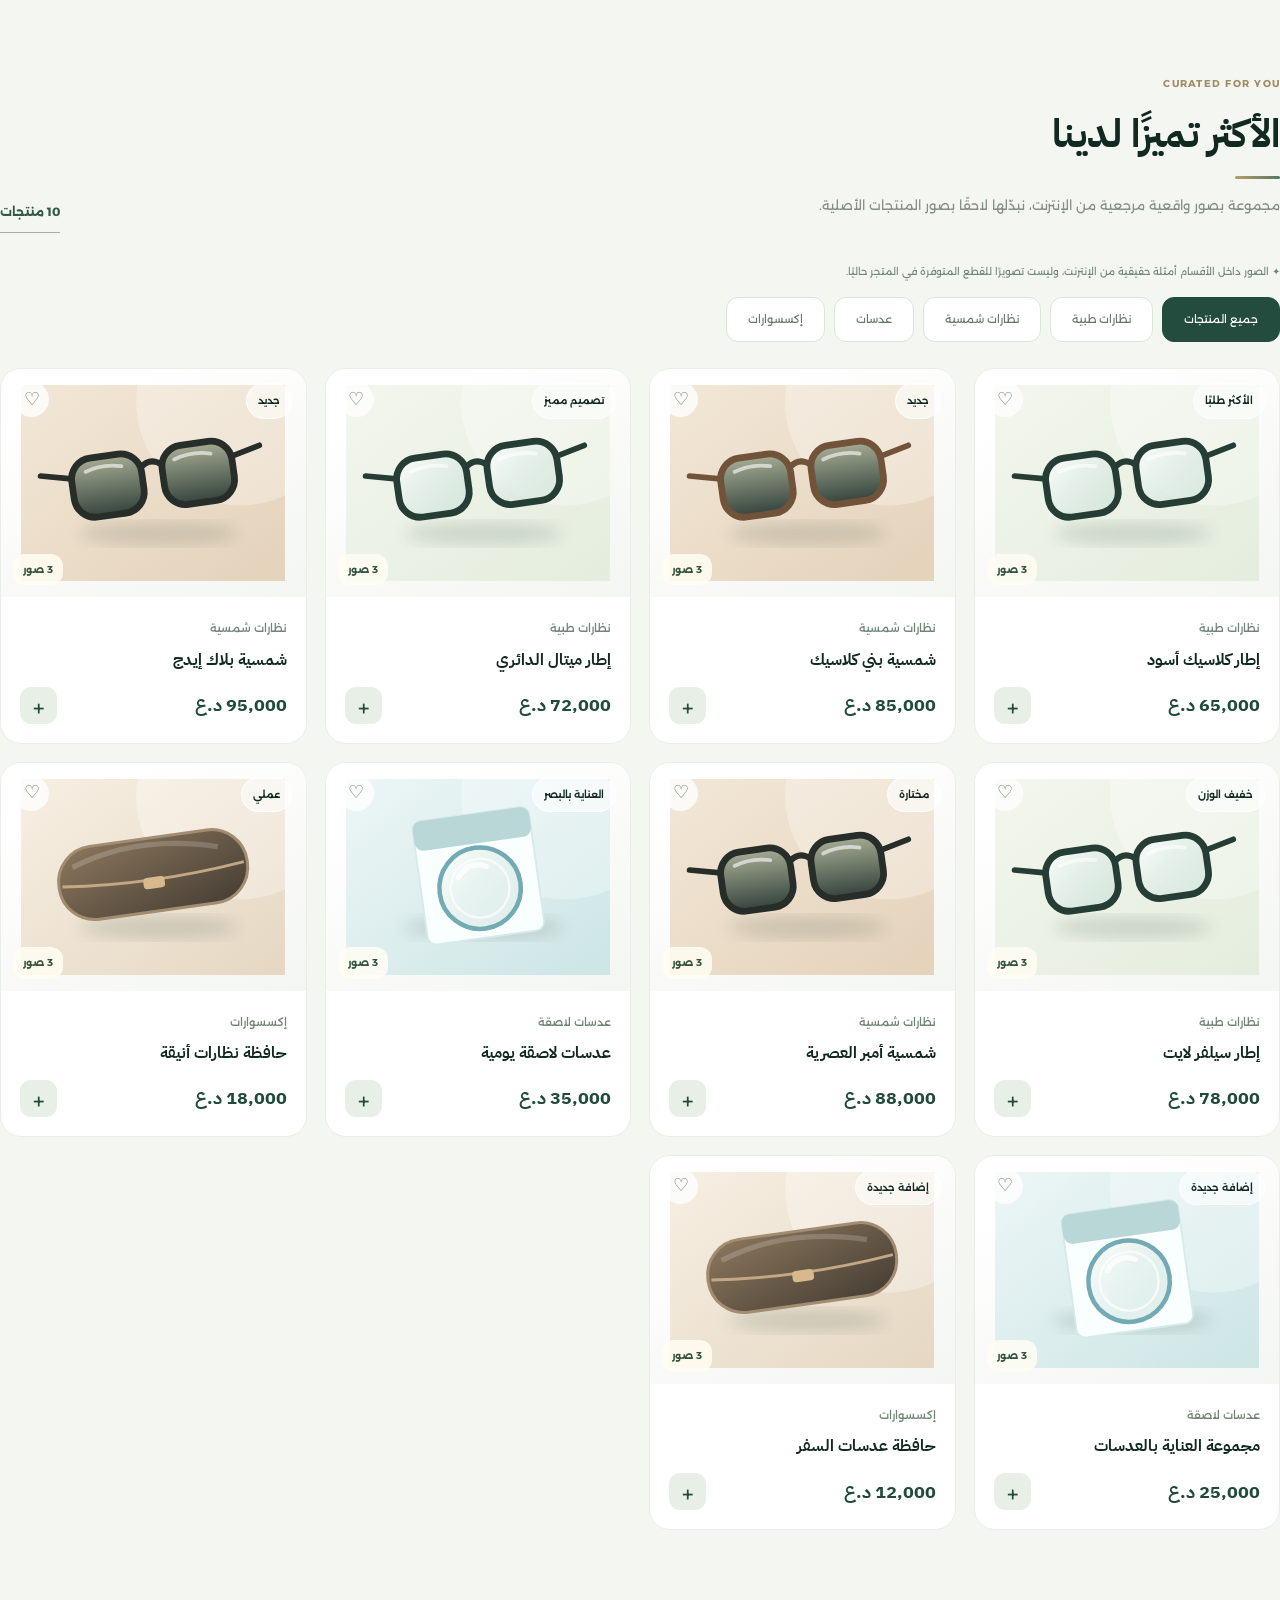
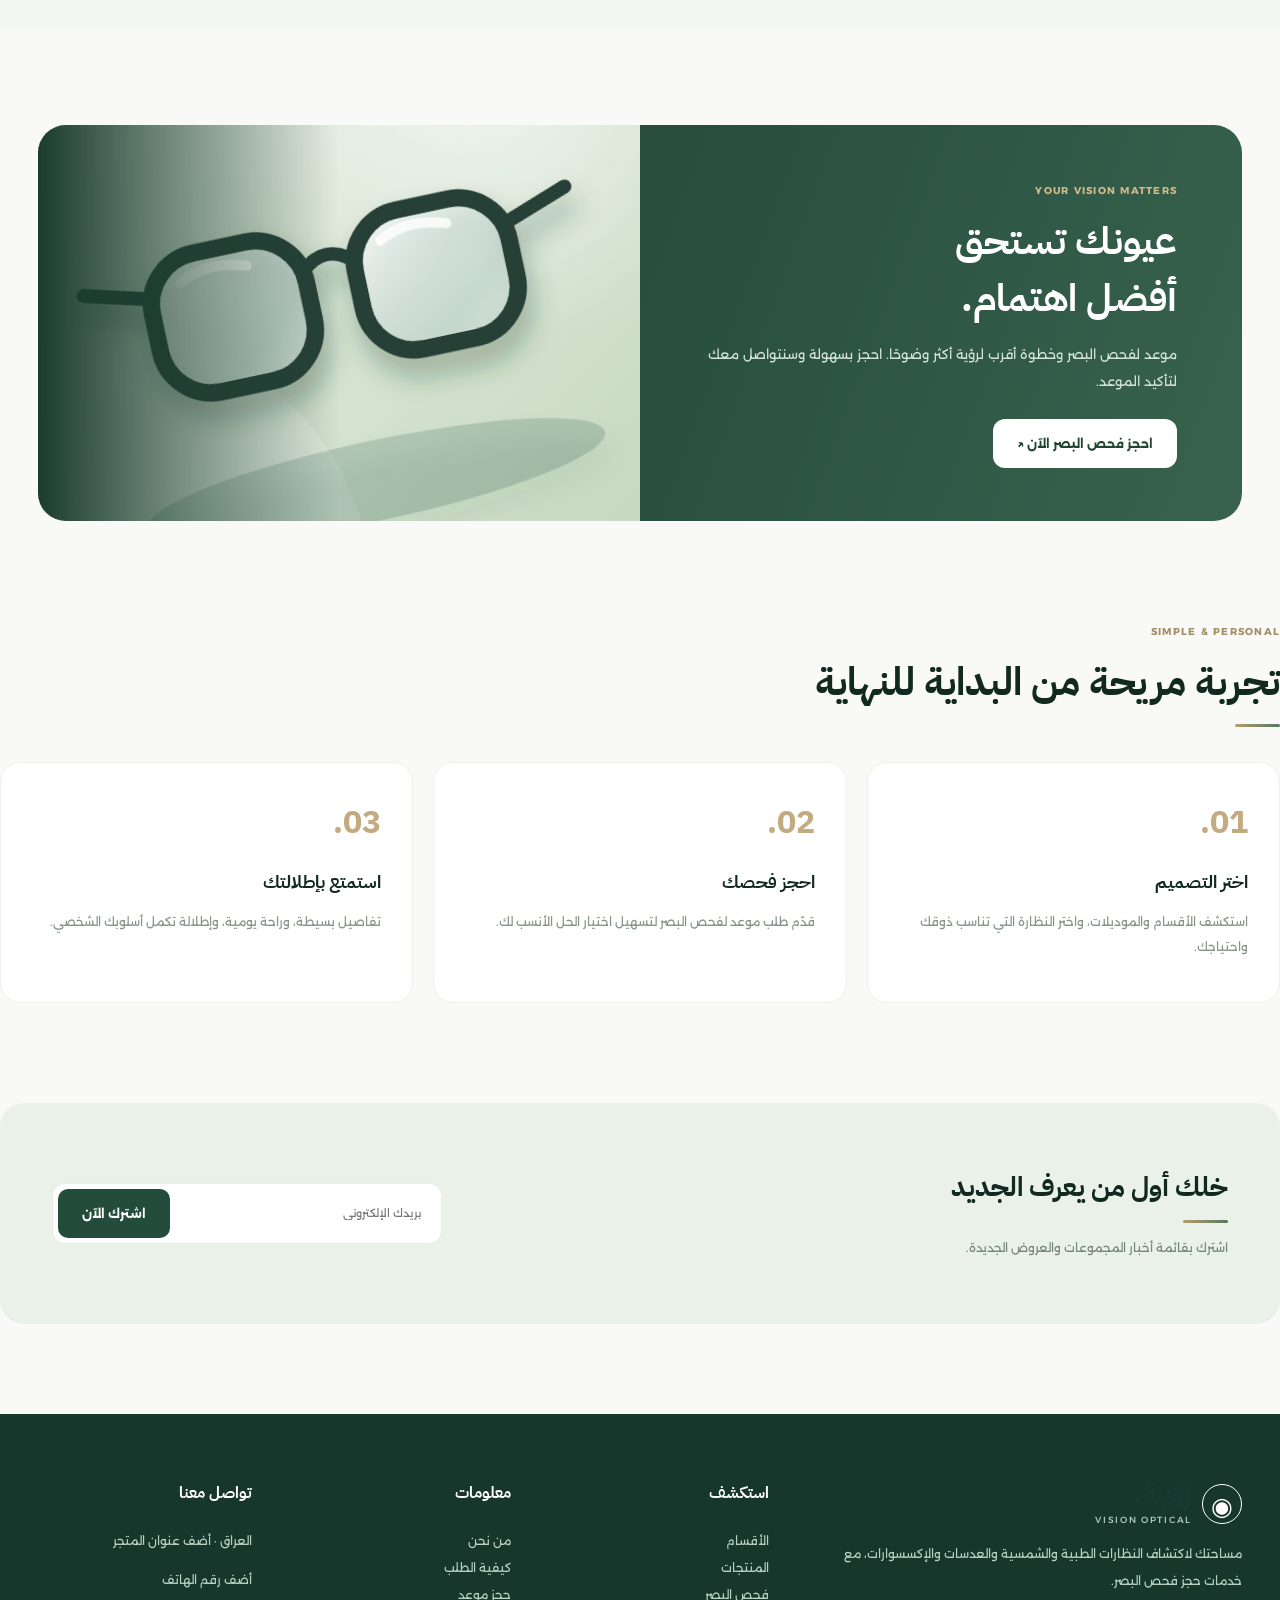
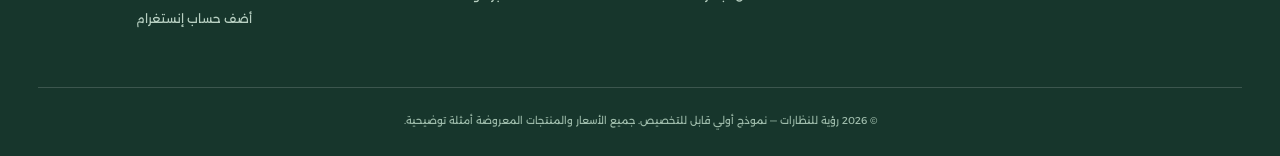
==== commit 2637393c: "Apply Ruya brand typography hierarchy across store, details and checkout" ====
--- a/index.html
+++ b/index.html
@@ -4,7 +4,7 @@
 <meta charset="utf-8"><meta name="viewport" content="width=device-width,initial-scale=1"><meta name="theme-color" content="#e9eee9">
 <title>رؤية | عالم النظارات والعناية بالبصر</title>
 <link rel="preconnect" href="https://fonts.googleapis.com"><link rel="preconnect" href="https://fonts.gstatic.com" crossorigin>
-<link href="https://fonts.googleapis.com/css2?family=Alexandria:wght@300;400;500;600;700;800&display=swap" rel="stylesheet">
+<link href="https://fonts.googleapis.com/css2?family=Alexandria:wght@300;400;500;600;700;800&family=IBM+Plex+Sans+Arabic:wght@700&display=swap" rel="stylesheet">
 <style>
 :root{--ink:#122922;--muted:#65756c;--green:#244c3f;--mint:#e5eee6;--line:rgba(31,66,52,.13);--cream:#f7f8f4;--gold:#ccad78;--shadow:0 24px 70px rgba(27,61,45,.10)}*{box-sizing:border-box}html{scroll-behavior:smooth}body{margin:0;font-family:Alexandria,Tahoma,sans-serif;color:var(--ink);background:#f9faf7;overflow-x:hidden}button,input,select{font:inherit}button{cursor:pointer}a{color:inherit;text-decoration:none}.wrap{max-width:1330px;margin:auto;padding:0 38px}.mini{background:#17372d;color:#f1f6ed;text-align:center;padding:11px;font-size:11px;letter-spacing:.1px}.mini b{color:#eacb96}.topbar{position:sticky;top:0;z-index:30;border-bottom:1px solid rgba(255,255,255,.5);background:rgba(250,251,247,.78);backdrop-filter:blur(22px);-webkit-backdrop-filter:blur(22px)}.nav{height:79px;display:flex;align-items:center;gap:38px}.brand{display:flex;gap:10px;align-items:center;margin-left:auto}.brand-icon{width:40px;height:40px;border:1.5px solid #204c3e;border-radius:50%;display:grid;place-items:center;color:#244b3f;font-size:25px}.brand-name{font-size:24px;font-weight:800;letter-spacing:-1.4px}.brand small{display:block;color:#73867c;font-size:9px;font-weight:500;letter-spacing:1.5px;margin-top:2px}.links{display:flex;gap:27px;align-items:center;font-size:12px;font-weight:600;color:#405b4e}.links a:hover{color:#a47a42}.actions{display:flex;gap:9px;align-items:center;margin-right:auto}.iconbtn{border:1px solid var(--line);width:43px;height:43px;border-radius:50%;display:grid;place-items:center;background:rgba(255,255,255,.65);position:relative}.iconbtn:hover{background:white;transform:translateY(-2px)}.count{position:absolute;right:-2px;top:-3px;background:#c7aa76;color:#143127;min-width:18px;height:18px;border-radius:10px;display:grid;place-items:center;font-size:10px}.navcta,.btn{background:#234c3d;color:white;border:0;border-radius:12px;padding:14px 24px;font-weight:700;font-size:12px;display:inline-flex;align-items:center;gap:12px;justify-content:center;transition:.25s}.btn:hover,.navcta:hover{background:#15362b;transform:translateY(-2px)}.outline{background:rgba(255,255,255,.56);border:1px solid rgba(255,255,255,.9);color:#244737;backdrop-filter:blur(12px)}.outline:hover{background:#fff}.mobilemenu{display:none}.hero{background:radial-gradient(circle at 15% 20%,#e4ebe4,transparent 45%),linear-gradient(135deg,#f2f5ef,#e5ece4);position:relative;overflow:hidden;min-height:596px}.hero:before{content:"";position:absolute;left:-140px;top:-210px;width:650px;height:650px;border:1px solid rgba(62,105,79,.15);border-radius:50%;box-shadow:0 0 0 90px rgba(255,255,255,.12),0 0 0 180px rgba(255,255,255,.1)}.hero .wrap{position:relative;display:grid;grid-template-columns:1fr 1fr;align-items:center;min-height:596px;gap:60px}.hero-copy{padding:70px 0;z-index:2}.eyebrow{font-weight:700;font-size:11px;color:#7e987c;letter-spacing:2px;display:flex;align-items:center;gap:12px}.eyebrow:before{content:"";width:31px;height:1px;background:var(--gold)}h1{font-size:clamp(40px,4.9vw,72px);font-weight:800;letter-spacing:-3px;line-height:1.43;margin:21px 0 17px}h1 em{font-style:normal;color:#678874}.hero-copy>p{color:#6a7b70;line-height:2.15;font-size:13px;max-width:510px;margin-bottom:32px}.hero-buttons{display:flex;gap:12px;flex-wrap:wrap}.hero-stats{margin-top:52px;display:flex;gap:35px}.hero-stats div{border-left:1px solid #ccd9cd;padding-left:30px}.hero-stats div:last-child{border:0}.hero-stats strong{display:block;font-size:24px;font-weight:800}.hero-stats small{font-size:10px;color:#839086}.hero-visual{position:relative;height:540px;align-self:end}.hero-photo{position:absolute;inset:5px 34px 0 0;border-radius:240px 240px 0 0;overflow:hidden;background:#b2bdb3;box-shadow:var(--shadow)}.hero-photo img{width:100%;height:100%;object-fit:cover;object-position:center 35%;filter:saturate(.75)}.hero-photo:after{content:"";position:absolute;inset:0;background:linear-gradient(0deg,rgba(19,44,33,.15),transparent 55%)}.floatcard{position:absolute;z-index:3;background:rgba(255,255,255,.78);border:1px solid rgba(255,255,255,.9);box-shadow:0 15px 45px #193e3026;backdrop-filter:blur(18px);border-radius:19px;padding:19px 23px}.floatcard.top{top:65px;left:-32px}.floatcard.bottom{bottom:65px;right:-35px}.floatcard span{display:block;color:#778b7e;font-size:10px;margin-bottom:8px}.floatcard b{font-size:15px}.spark{color:#c6a268}.features{display:grid;grid-template-columns:repeat(4,1fr);gap:12px;margin-top:26px}.feature{background:white;display:flex;align-items:center;gap:15px;padding:24px 22px;border-radius:15px;border:1px solid #edf0ec}.feature i{width:44px;height:44px;border-radius:14px;background:#f0f4ed;color:#38624b;display:grid;place-items:center;flex-shrink:0}.feature b{display:block;font-size:12px;margin-bottom:7px}.feature span{font-size:10px;color:#819185}.section{padding:98px 0 0}.section-top{display:flex;align-items:end;justify-content:space-between;gap:20px;margin-bottom:30px}.kicker{font-size:10px;font-weight:700;color:#a18d66;letter-spacing:1.2px}.section h2{font-size:32px;letter-spacing:-1.2px;margin:11px 0 12px}.lead{font-size:12px;color:#849087;line-height:2}.subtlelink{font-size:12px;color:#315b47;font-weight:700;border-bottom:1px solid #9db3a4;padding-bottom:9px}.cats{display:grid;grid-template-columns:repeat(4,1fr);gap:18px}.cat{height:290px;border-radius:23px;position:relative;overflow:hidden;background:#dbe3dc;display:block}.cat img{height:100%;width:100%;object-fit:cover;transition:transform .6s;filter:saturate(.75)}.cat:hover img{transform:scale(1.07)}.cat:after{content:"";position:absolute;inset:25% 0 0;background:linear-gradient(transparent,rgba(8,36,26,.7))}.cat label{position:absolute;right:23px;bottom:23px;color:white;z-index:2;font-size:17px;font-weight:700}.cat label small{display:block;margin-top:8px;font-size:10px;font-weight:400;opacity:.8}.cat .arrow{position:absolute;bottom:24px;left:22px;color:white;z-index:2;border:1px solid #ffffff8a;border-radius:50%;padding:10px}.products-area{background:#f4f7f1;margin-top:100px;padding:1px 0 100px}.filters{display:flex;gap:9px;flex-wrap:wrap;margin-bottom:26px}.filter{border:1px solid #dae4da;background:white;border-radius:12px;padding:12px 21px;color:#6a786e;font-size:11px}.filter.active{background:#244c3e;color:#fff;border-color:#244c3e}.gridprod{display:grid;grid-template-columns:repeat(4,1fr);gap:18px}.product{background:white;border:1px solid #e8ede7;border-radius:21px;overflow:hidden;transition:.3s}.product:hover{transform:translateY(-6px);box-shadow:var(--shadow)}.prodimg{height:228px;background:radial-gradient(circle at 50% 45%,#fff,#e8ede8);display:grid;place-items:center;position:relative;overflow:hidden}.prodimg svg{width:90%;max-width:265px;filter:drop-shadow(2px 13px 8px #304d3c2b);transition:transform .3s}.product:hover .prodimg svg{transform:scale(1.08) rotate(-2deg)}.prodtag{position:absolute;right:14px;top:14px;background:#fff9;border:1px solid white;border-radius:30px;padding:8px 11px;font-size:9px;z-index:1}.fav{position:absolute;top:13px;left:13px;border:0;border-radius:50%;width:35px;height:35px;background:#fffc;z-index:1;font-size:18px;color:#627c6a}.fav.isfav{color:#c74b5b}.prodinfo{padding:19px}.prodtype{font-size:9px;color:#98a79a}.prodinfo h3{font-size:13px;line-height:1.7;margin:8px 0 12px}.prodfoot{display:flex;align-items:center;justify-content:space-between}.price{font-weight:800;font-size:15px}.price small{font-size:10px;color:#a7b1aa;font-weight:400}.add{border:0;background:#e7efe7;color:#254b3b;width:37px;height:37px;border-radius:11px;font-size:23px}.add:hover{background:#244c3e;color:white}.banner{margin-top:95px;background:linear-gradient(110deg,#193b2f,#38624e);border-radius:28px;min-height:326px;display:grid;grid-template-columns:1fr 1fr;overflow:hidden;color:white}.banner-copy{padding:53px 65px;align-self:center}.banner h2{font-size:34px;line-height:1.55;margin:12px 0}.banner p{color:#d4e3d7;font-size:12px;line-height:2;margin-bottom:24px}.banner .btn{background:white;color:#204532}.banner-img{background:linear-gradient(90deg,#1a3c2e 0%,transparent 50%),url('[data-uri]') center/cover;min-height:326px}.steps{display:grid;grid-template-columns:repeat(3,1fr);gap:20px;margin-top:35px}.step{background:#fff;border:1px solid #edf0eb;border-radius:20px;padding:31px}.step>span{font-size:30px;color:#c2aa81;font-weight:800}.step h3{font-size:16px;margin:18px 0 10px}.step p{font-size:11px;line-height:2;color:#859388}.newsletter{background:#eaf1e8;padding:52px;border-radius:24px;margin:100px 0 0;display:flex;justify-content:space-between;align-items:center;gap:20px}.newsletter h2{margin:0 0 10px;font-size:25px}.newsletter p{font-size:11px;color:#758779}.newsletter form{display:flex;background:#fff;border:1px solid #e6eee7;border-radius:13px;padding:5px;min-width:390px}.newsletter input{outline:0;border:0;padding:10px 15px;flex:1;min-width:0;font-size:11px}.newsletter .btn{border-radius:10px}.footer{background:#17362c;color:#fff;margin-top:90px;padding:65px 0 25px}.footgrid{display:grid;grid-template-columns:2fr 1fr 1fr 1fr;gap:45px}.footer h3{font-size:14px;margin:0 0 23px}.footer p,.footer a{color:#b8d0c2;font-size:11px;line-height:2.5;display:block}.footer .brand{justify-content:flex-start;max-width:max-content}.footer .brand-icon{border-color:white;color:white}.footer .brand small{color:#afc8ba}.copy{border-top:1px solid #ffffff29;margin-top:43px;padding-top:23px;text-align:center;color:#9dbbaa;font-size:10px}.overlay{position:fixed;inset:0;background:#0a2018a9;backdrop-filter:blur(4px);z-index:50;display:none;align-items:center;justify-content:center;padding:15px}.overlay.open{display:flex}.modal{position:relative;background:#fff;border-radius:23px;width:min(100%,480px);padding:34px;max-height:90vh;overflow:auto}.close{position:absolute;left:19px;top:17px;border:0;background:#eef3ec;border-radius:50%;width:34px;height:34px;font-size:22px}.modal h2{font-size:24px;margin:0 0 12px}.modal p{font-size:12px;color:#819087;line-height:2}.field{display:block;margin:18px 0 0;font-size:11px;font-weight:700}.field input,.field select{display:block;margin-top:9px;width:100%;padding:15px;border:1px solid #e0e7dd;border-radius:11px;outline-color:#72927c;background:white;color:#274436}.modal .btn{width:100%;margin-top:24px}.cartlist{max-height:260px;overflow:auto}.cartrow{display:flex;justify-content:space-between;align-items:center;gap:12px;padding:15px 0;border-bottom:1px solid #e7eee7;font-size:11px}.cartrow button{border:0;background:#f9e7e5;color:#9a3434;border-radius:8px;padding:7px 10px}.empty{padding:30px;text-align:center;color:#87998a}.toast{position:fixed;z-index:90;left:25px;bottom:25px;background:#173b2d;color:white;padding:15px 23px;border-radius:12px;font-size:12px;box-shadow:var(--shadow);opacity:0;transform:translateY(20px);transition:.25s;pointer-events:none}.toast.show{opacity:1;transform:translateY(0)}.searchbar{display:none;background:white;border-bottom:1px solid var(--line);padding:14px 0}.searchbar.open{display:block}.searchbar input{width:100%;border:0;outline:0;padding:10px;font-size:13px}.fade{animation:reveal .65s both}@keyframes reveal{from{opacity:0;transform:translateY(15px)}to{opacity:1;transform:translateY(0)}}@media(max-width:1050px){.links{gap:13px}.nav{gap:20px}.gridprod{grid-template-columns:repeat(2,1fr)}.hero .wrap{gap:20px}.hero-visual{height:465px}.floatcard.top{left:0}.floatcard.bottom{right:0}.cats{grid-template-columns:repeat(2,1fr)}.features{grid-template-columns:repeat(2,1fr)}}@media(max-width:750px){.wrap{padding:0 20px}.mini{font-size:9px}.nav{height:67px;gap:10px}.brand-name{font-size:20px}.brand-icon{width:34px;height:34px}.links{display:none;position:absolute;top:67px;right:0;left:0;background:#f8faf7;padding:24px;box-shadow:0 20px 24px #13291e1c;flex-direction:column;align-items:flex-start}.links.open{display:flex}.mobilemenu{display:grid}.navcta{display:none}.actions{gap:5px}.iconbtn{width:37px;height:37px}.hero .wrap{grid-template-columns:1fr;gap:0}.hero{min-height:unset}.hero-copy{padding:62px 0 20px}.hero h1{font-size:44px;letter-spacing:-2px}.hero-visual{height:385px;max-width:480px;width:100%;margin:auto}.hero-photo{right:25px;left:25px}.hero-stats{margin-top:35px;gap:20px}.hero-stats div{padding-left:17px}.hero-stats strong{font-size:20px}.floatcard{padding:13px}.floatcard.top{top:50px}.floatcard.bottom{bottom:36px}.features{gap:9px;margin-top:16px}.feature{padding:14px 10px;gap:9px}.feature i{height:35px;width:35px}.feature b{font-size:10px}.feature span{font-size:9px}.section{padding-top:64px}.section h2{font-size:25px}.cats{gap:12px}.cat{height:218px}.cat label{right:14px;bottom:15px;font-size:13px}.cat .arrow{bottom:14px;left:14px}.products-area{margin-top:70px;padding-bottom:60px}.gridprod{gap:10px}.prodimg{height:165px}.prodinfo{padding:13px}.prodinfo h3{font-size:11px}.price{font-size:12px}.banner{grid-template-columns:1fr;margin-top:65px}.banner-copy{padding:30px}.banner h2{font-size:25px}.banner-img{min-height:190px;order:-1}.steps{grid-template-columns:1fr;gap:12px}.step{padding:23px}.newsletter{margin-top:65px;display:block;padding:30px}.newsletter form{min-width:unset;margin-top:23px}.footgrid{grid-template-columns:repeat(2,1fr);gap:30px}.footer{margin-top:60px}.footer .footgrid>div:first-child{grid-column:span 2}}
 
@@ -35,6 +35,7 @@
 .checkout-back{width:100%;display:block;border:0;background:none;color:#315643;text-align:center;padding:15px 5px 2px;font-weight:700;font-size:12px}
 @media(max-width:520px){.checkout-modal{padding:26px 19px 17px;border-radius:20px;max-height:calc(100dvh - 20px)}.checkout-modal .checkout-fields{grid-template-columns:1fr}.checkout-modal .checkout-fields .full{grid-column:auto}.checkout-modal .field{margin-top:12px}.checkout-modal .field input,.checkout-modal .field textarea{font-size:16px;padding:12px}.checkout-summary{padding:9px 13px}}
 </style>
+<link rel="stylesheet" href="./brand-typography.css?v=1.0" />
 </head>
 <body>
 <div class="mini">لأن وضوح رؤيتك يستحق الأفضل <b>✦</b> اكتشف تشكيلتنا الجديدة من النظارات</div>
@@ -118,7 +119,7 @@
 
 // رقم واتساب المتجر: بعد تزويدنا به ضع الرقم بصيغة دولية، مثال: 9647XXXXXXXXX.
 // تركه فارغاً يجهّز الاستمارة لكنه يمنع إرسال طلب إلى جهة خاطئة.
-const STORE_WHATSAPP_NUMBER = '';
+const STORE_WHATSAPP_NUMBER = '9647717262142';
 
 const safeGet=k=>{try{return localStorage.getItem(k)}catch(_){return null}};
 const safeSet=(k,v)=>{try{localStorage.setItem(k,v)}catch(_){}};
@@ -173,6 +174,10 @@
   lines.push('الكمية: '+item.qty);
   lines.push('السعر: '+money(p.price)+' للقطعة');
   lines.push('الإجمالي: '+money(p.price*item.qty));
+  // رابط الصورة المعروضة لنفس المنتج في الموقع، صورة واحدة لكل نوع منتج
+  if(Array.isArray(p.gallery)&&typeof p.gallery[0]==='string'&&/^https:\/\//.test(p.gallery[0])){
+   lines.push('📷 صورة المنتج: '+photo(p.gallery[0],1150));
+  }
   lines.push('');
  });
  lines.push('💰 *المجموع: '+money(total)+'*');
--- a/brand-typography.css
+++ b/brand-typography.css
@@ -0,0 +1,100 @@
+/*
+ * RUYA / رؤية — Brand typography system v1
+ * ABC Favorit Arabic Bold Trial was provided for evaluation only.
+ * No trial font files are hosted or embedded on this public site.
+ * Replace --brand-display after acquiring a licensed webfont.
+ */
+:root{
+ --brand-display:"IBM Plex Sans Arabic","Alexandria",Tahoma,sans-serif;
+ --brand-text:"Alexandria",Tahoma,sans-serif;
+ --brand-type-ink:#18372b;
+}
+html{-webkit-text-size-adjust:100%;text-size-adjust:100%}
+body{font-family:var(--brand-text);font-size:13px;line-height:1.75;font-weight:400;font-optical-sizing:auto}
+button,input,select,textarea{font-family:var(--brand-text)}
+h1,h2,h3,.brand-name,.feature b,.step>span,.hero-stats strong,.price,.detail-price,.checkout-summary .total{
+ font-family:var(--brand-display);
+ font-synthesis:weight;
+}
+::selection{background:#bed4c1;color:#143b2c}
+.brand-name{font-size:27px;font-weight:700;letter-spacing:normal;line-height:1.12;color:#173b30}
+.brand small{font-family:var(--brand-text);font-size:9px;font-weight:500;letter-spacing:1.7px;line-height:1.8}
+.links{font-size:12px;font-weight:600;gap:25px}
+.links a{position:relative;transition:color .2s}
+.links a::after{content:"";position:absolute;bottom:-7px;right:0;width:0;height:2px;background:#b59969;border-radius:99px;transition:width .25s}
+.links a:hover::after,.links a:focus-visible::after{width:100%}
+.mini{font-size:11px;letter-spacing:normal;line-height:1.75;font-weight:500}
+.hero .eyebrow{font-family:var(--brand-text);font-size:11px;font-weight:700;letter-spacing:.8px}
+.hero h1{font-family:var(--brand-display);font-size:clamp(43px,5.35vw,76px);font-weight:700;line-height:1.35;letter-spacing:normal;text-wrap:balance;margin:24px 0 20px}
+.hero h1 em{font:inherit;color:#5a826b;position:relative;z-index:0;white-space:normal}
+.hero h1 em::after{content:"";position:absolute;z-index:-1;right:0;left:0;bottom:5%;height:18%;background:linear-gradient(90deg,rgba(189,213,188,.46),rgba(204,173,120,.2));border-radius:9px;transform:skewX(-9deg)}
+.hero-copy>p{font-size:14px;font-weight:400;line-height:2.15;color:#617568;max-width:495px}
+.hero-stats strong{font-size:27px;line-height:1.45;letter-spacing:normal;font-weight:700}
+.hero-stats small{font-size:10px;font-weight:500;line-height:1.75}
+.navcta,.btn{font-family:var(--brand-text);font-size:12px;font-weight:700;letter-spacing:normal;min-height:44px}
+.kicker{font-family:var(--brand-text);font-size:10px;font-weight:700;letter-spacing:1.25px}
+.section h2{font-family:var(--brand-display);font-size:clamp(29px,3.05vw,40px);font-weight:700;line-height:1.45;letter-spacing:normal;text-wrap:balance;margin:12px 0 13px}
+.section h2::after{content:"";display:block;height:3px;width:45px;border-radius:9px;background:linear-gradient(90deg,#b99b6b,#547964);margin-top:13px}
+.lead{font-size:13px;font-weight:400;line-height:2.15}
+.subtlelink{font-size:12px;font-weight:700;line-height:1.8}
+.cat label{font-family:var(--brand-display);font-weight:700;font-size:16px;line-height:1.6}
+.cat label small{font-family:var(--brand-text);font-weight:400;font-size:11px;line-height:1.9}
+.feature b{font-size:13px;font-weight:700;line-height:1.6}
+.feature span{font-size:11px;font-weight:400;line-height:1.8}
+.prodtag,.photo-indicator{font-family:var(--brand-text);font-size:10px;font-weight:600}
+.prodtype{font-family:var(--brand-text);font-size:11px;color:#718577;font-weight:500}
+.prodname{font-family:var(--brand-display);font-size:16px;font-weight:700;line-height:1.65;letter-spacing:normal;margin:8px 0 13px;text-wrap:pretty}
+.product{transition:transform .24s ease,box-shadow .24s ease}
+.product:hover{transform:translateY(-3px);box-shadow:0 15px 38px rgba(24,57,41,.08)}
+.price{font-size:18px;font-weight:700;letter-spacing:normal;white-space:nowrap;color:#204b3c}
+.price small{font-size:10px;font-family:var(--brand-text)}
+.prodfoot .add{font-family:var(--brand-text)}
+.banner h2{font-family:var(--brand-display);font-size:clamp(29px,3vw,40px);font-weight:700;line-height:1.5;letter-spacing:normal}
+.banner p{font-size:13px;font-weight:400;line-height:2.1}
+.step>span{font-size:32px;font-weight:700}
+.step h3{font-size:18px;font-weight:700;line-height:1.6}
+.step p{font-size:12px;line-height:2.1}
+.newsletter h2{font-family:var(--brand-display);font-size:27px;font-weight:700;line-height:1.5}
+.newsletter p{font-size:12px;line-height:2}
+.footer h3{font-family:var(--brand-display);font-size:16px;font-weight:700;margin-bottom:20px}
+.footer p,.footer a{font-family:var(--brand-text);font-size:12px;font-weight:400;line-height:2.25}
+.footer .copy{font-size:10px;line-height:2}
+.modal h2{font-family:var(--brand-display);font-weight:700;font-size:27px;line-height:1.6}
+.modal p{font-size:12px;line-height:2.05}
+.field{font-size:12px;font-weight:600;line-height:1.8}
+.detail-content h2{font-family:var(--brand-display);font-size:35px;line-height:1.5;font-weight:700;letter-spacing:normal}
+.detail-copy{font-size:14px;line-height:2.1}
+.detail-price{font-size:27px;font-weight:700}
+.detail-specs div{font-size:12px;line-height:2}
+.cartrow,.checkout-summary .cartrow{font-size:12px;line-height:2}
+.checkout-modal .btn.checkout-send{font-size:13px;font-weight:700}
+button:focus-visible,a:focus-visible,input:focus-visible,textarea:focus-visible,select:focus-visible{outline:2px solid #7a9c85;outline-offset:3px}
+@media(max-width:1050px){
+ .links{gap:14px;font-size:11px}
+ .hero h1{font-size:clamp(40px,5vw,65px)}
+}
+@media(max-width:750px){
+ .brand-name{font-size:22px}
+ .mini{font-size:10px}
+ .hero h1{font-size:clamp(35px,9vw,47px);line-height:1.45;margin:17px 0}
+ .hero-copy>p{font-size:12.5px;line-height:2.05}
+ .hero-stats strong{font-size:21px}
+ .section h2{font-size:29px;line-height:1.5}
+ .lead{font-size:12px}
+ .cat label{font-size:14px}
+ .cat label small{font-size:10px}
+ .feature b{font-size:11px}
+ .feature span{font-size:9.5px}
+ .prodname{font-size:13px;line-height:1.7}
+ .prodtype{font-size:10px}
+ .price{font-size:14px}
+ .prodtag,.photo-indicator{font-size:9px}
+ .banner h2{font-size:29px}
+ .step h3{font-size:17px}
+ .detail-content h2{font-size:25px}
+ .detail-copy{font-size:12px}
+ .modal h2{font-size:23px}
+ .footer p,.footer a{font-size:11px}
+ .newsletter h2{font-size:23px}
+}
+@media(prefers-reduced-motion:reduce){.product{transition:none}.product:hover{transform:none}}
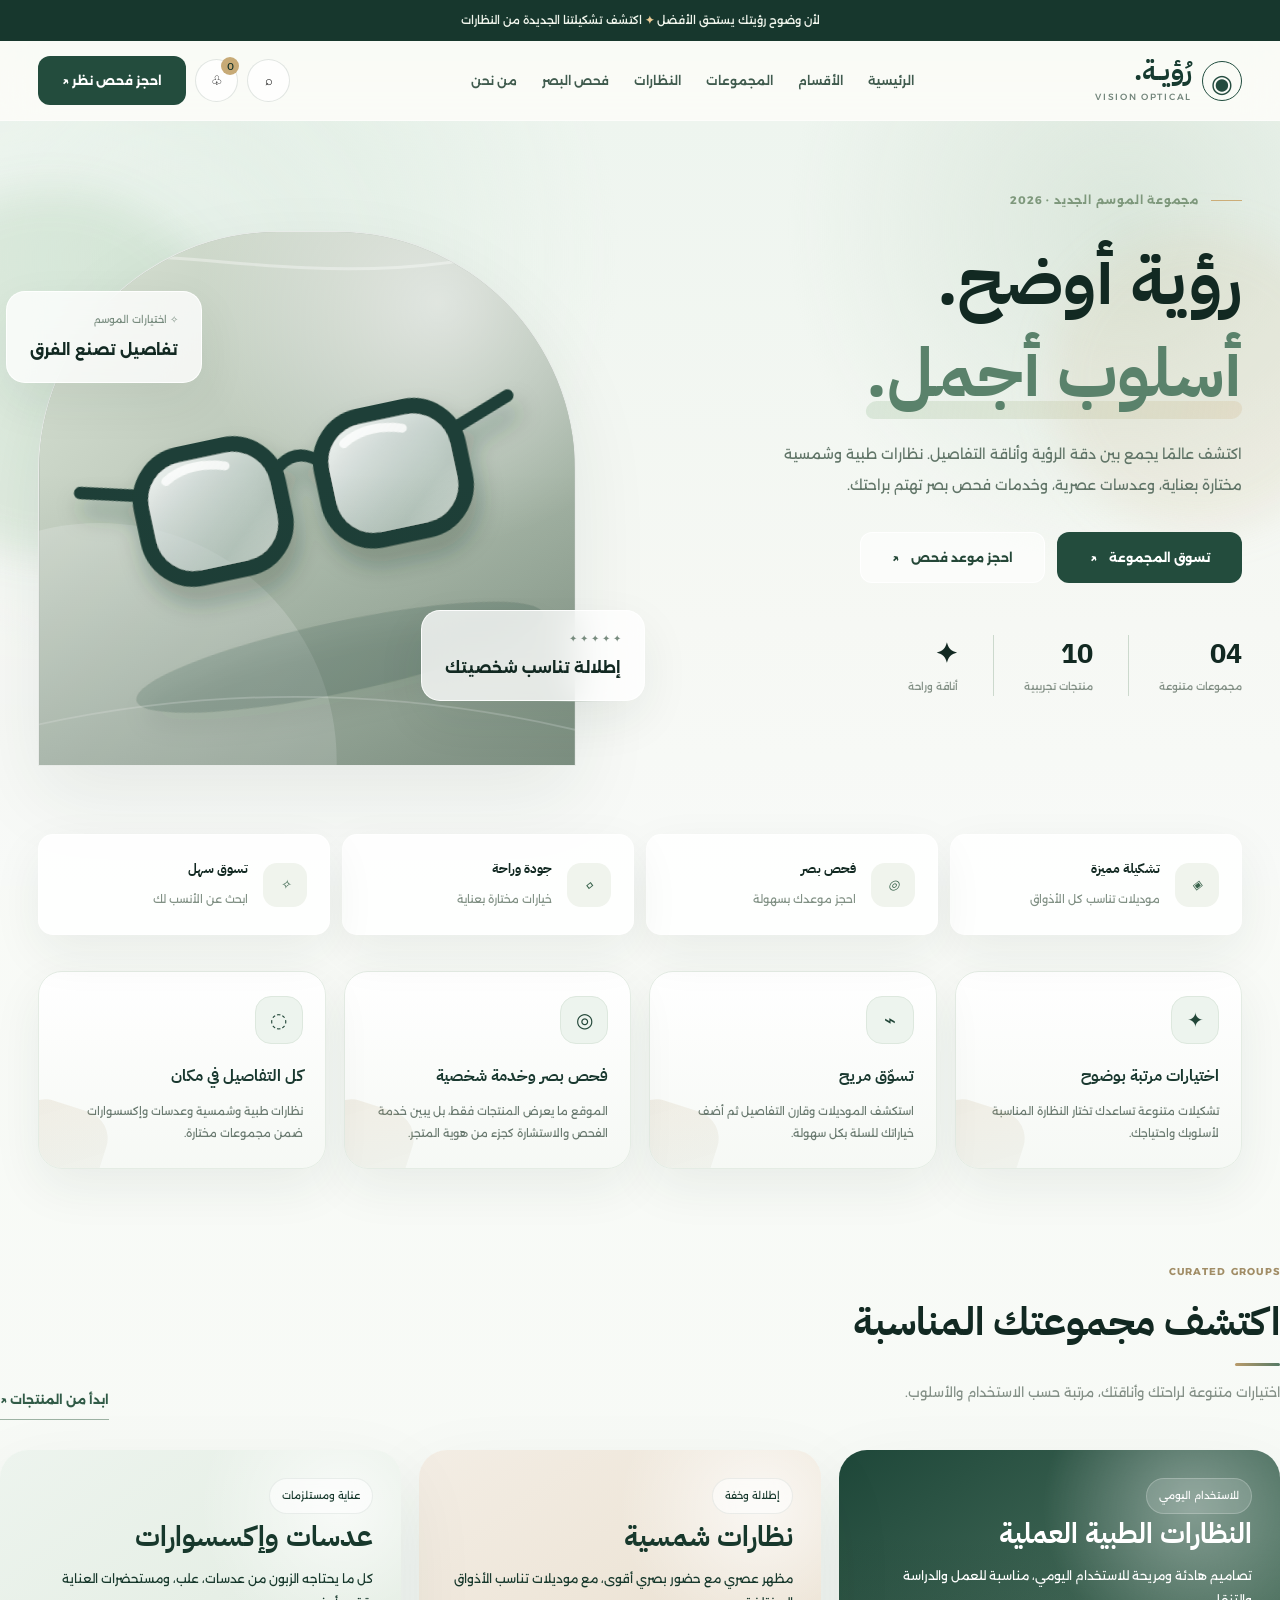
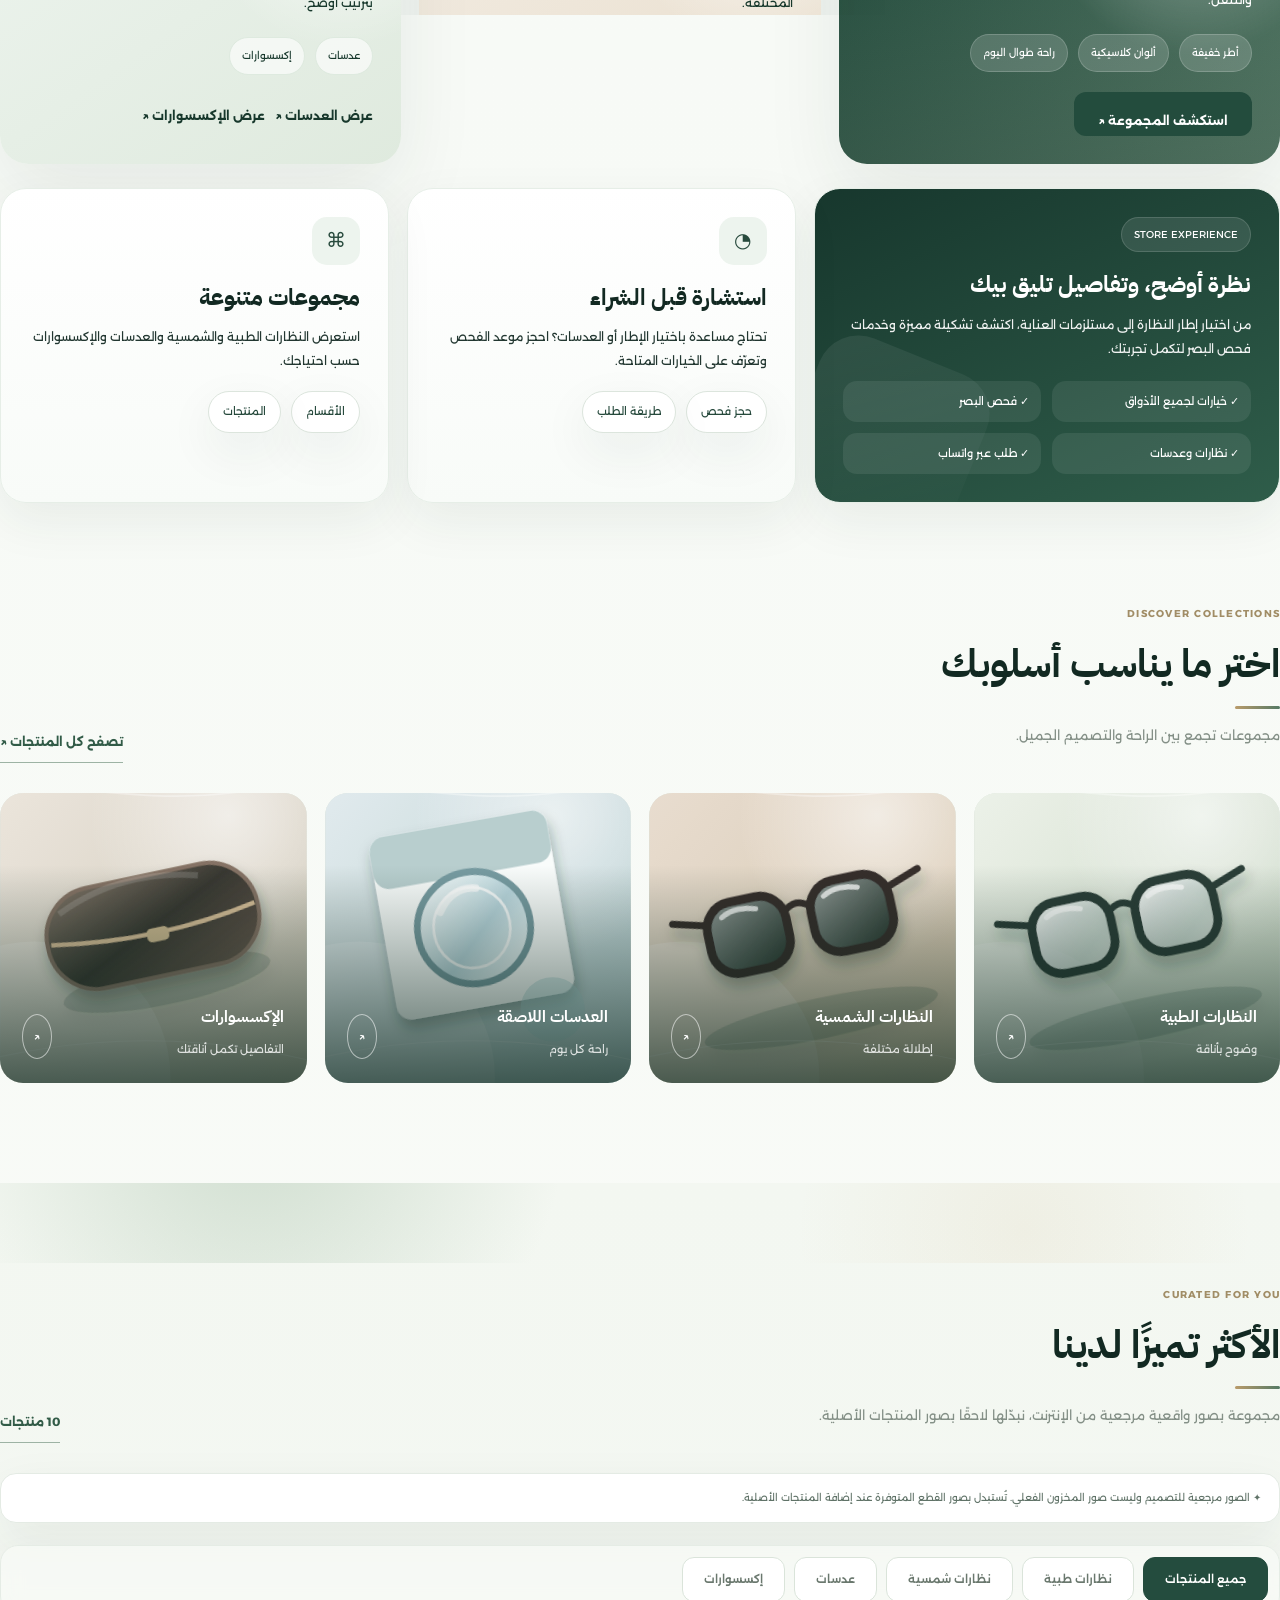
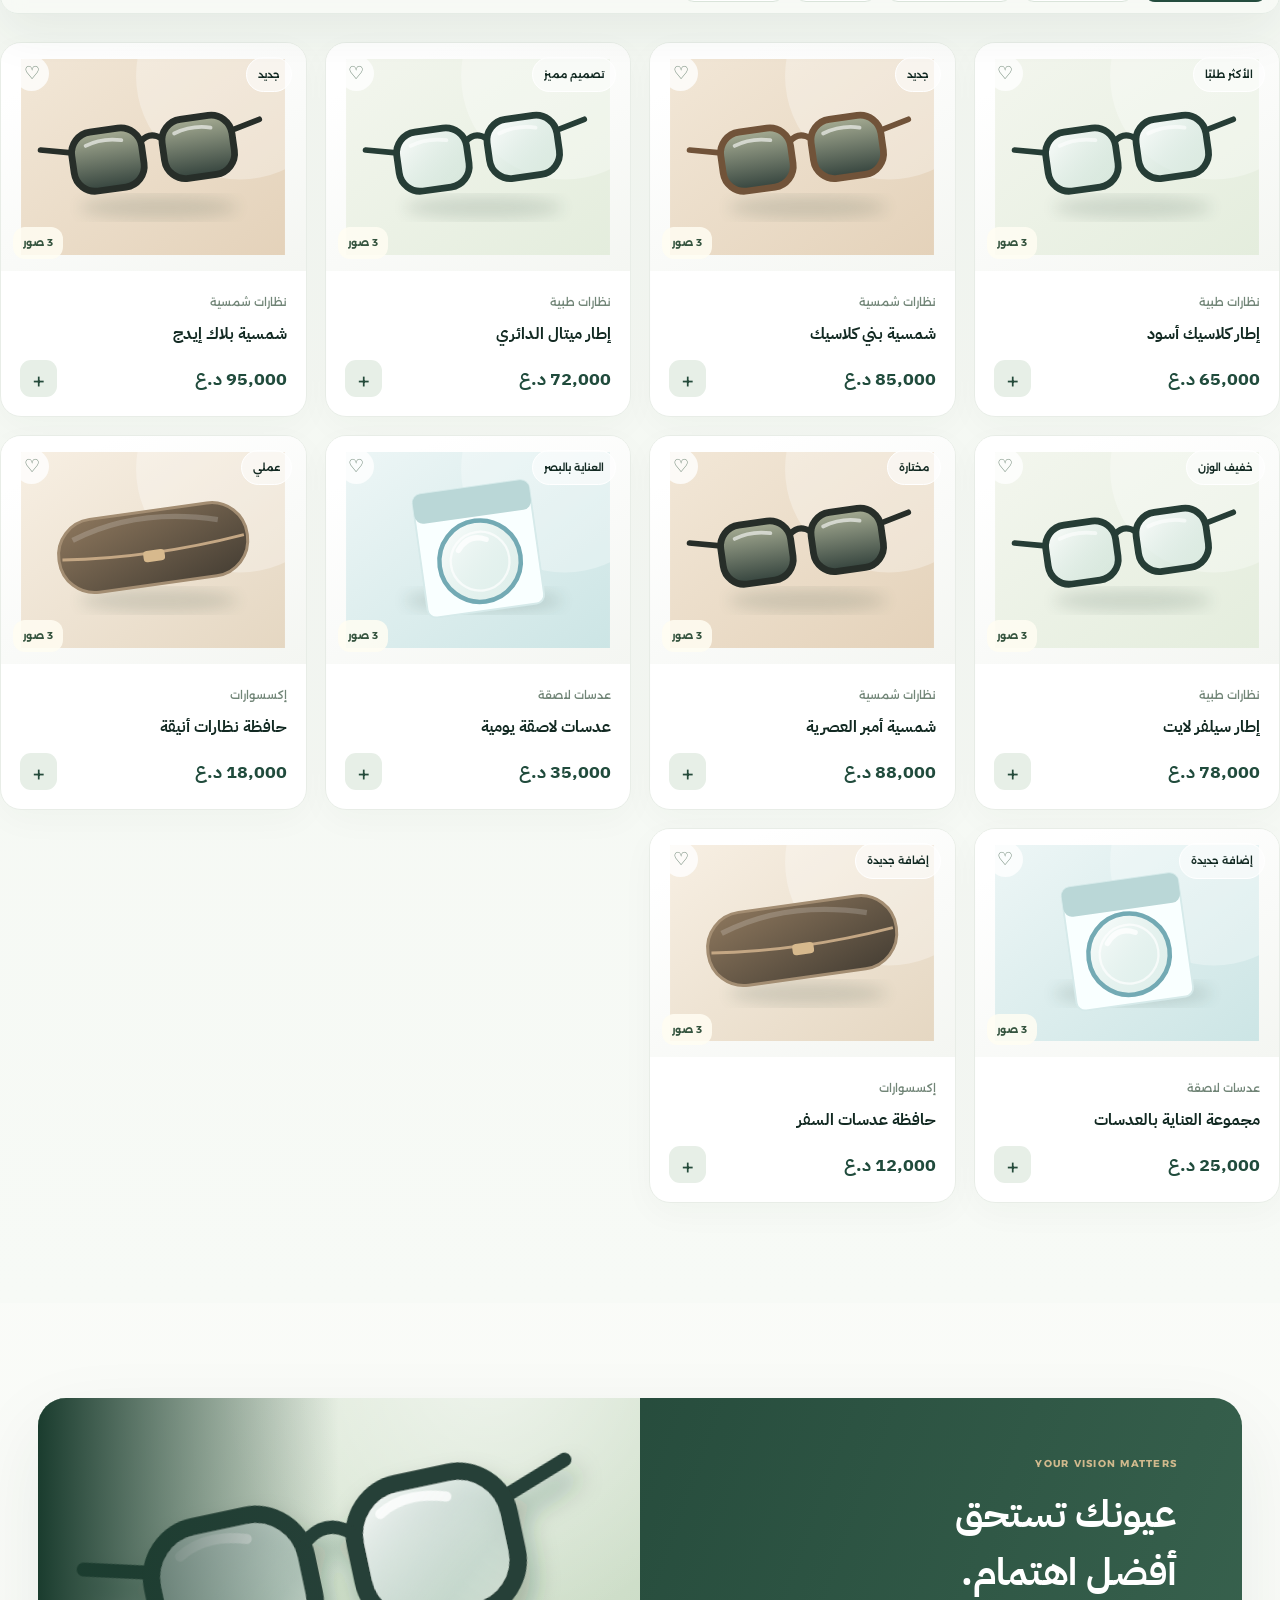
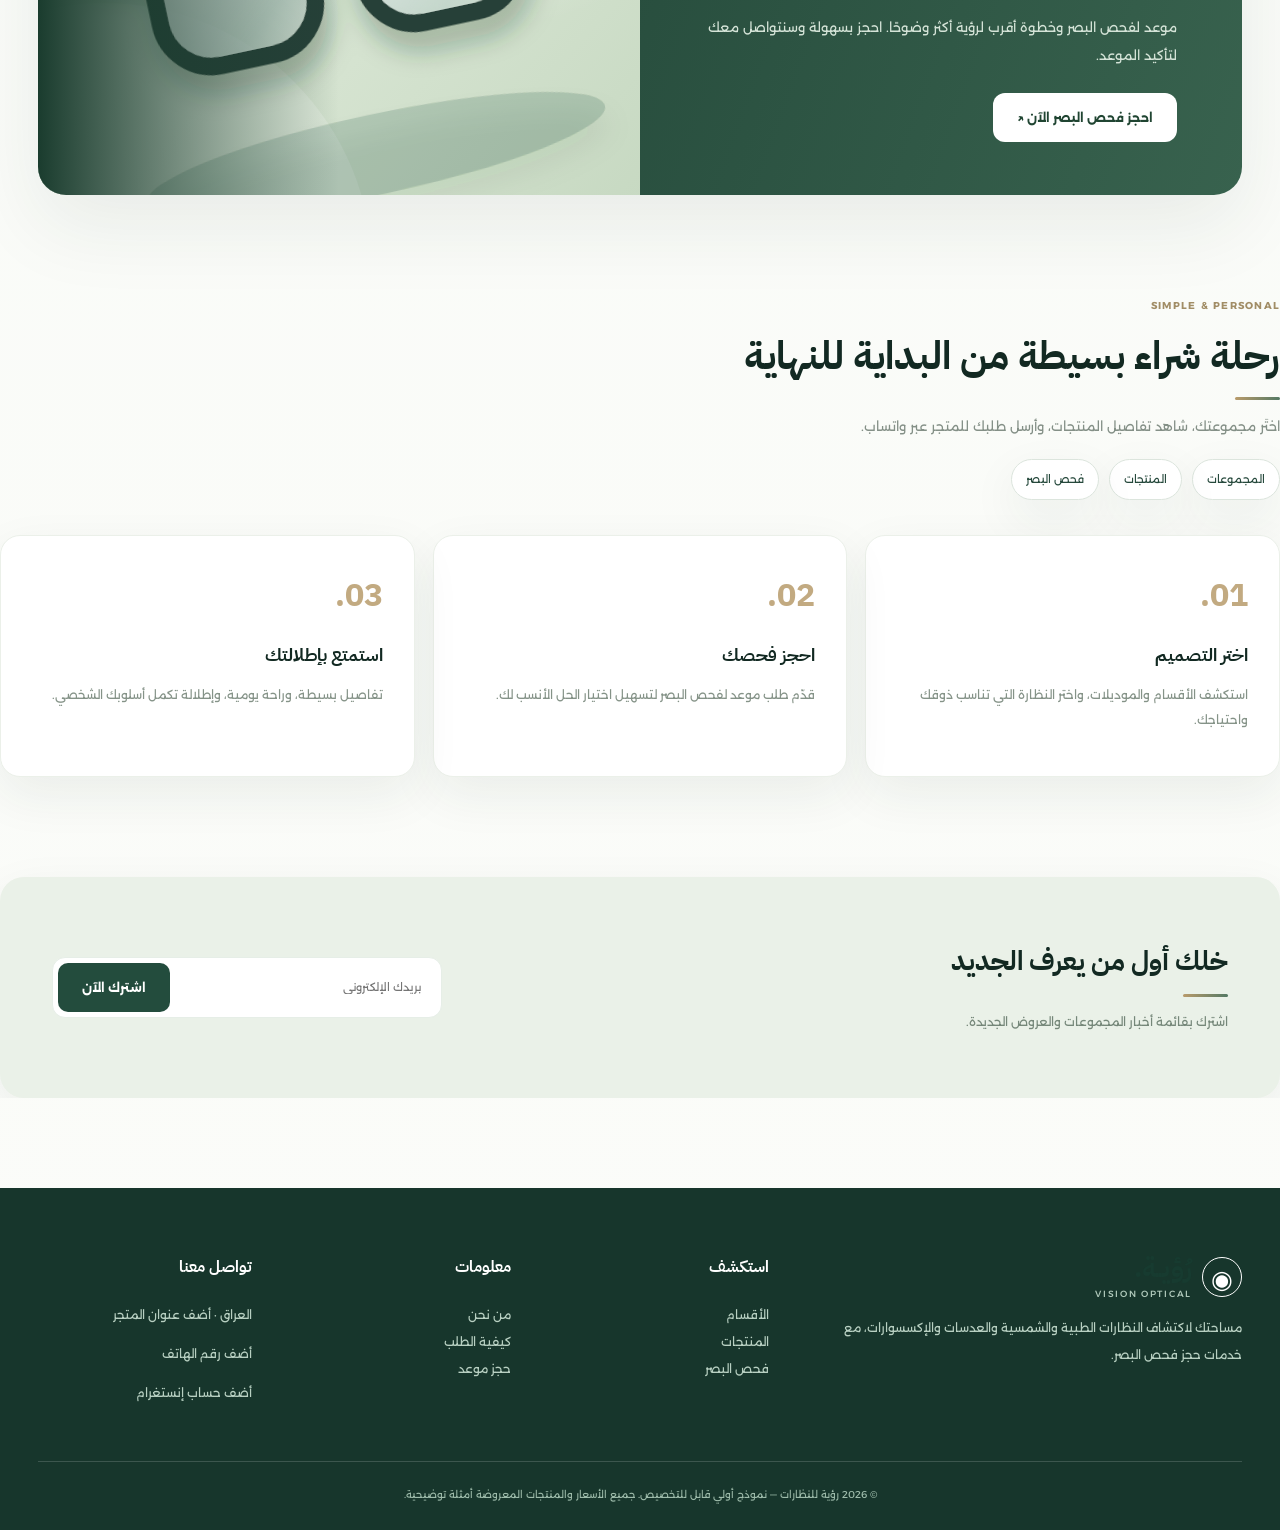
==== commit 698595e9: "Redesign optical storefront layout with editorial collections and preserve WhatsApp checkout" ====
--- a/index.html
+++ b/index.html
@@ -34,18 +34,128 @@
 .checkout-error{color:#b23c36!important;font-weight:700;min-height:0;margin:8px 0 0!important}
 .checkout-back{width:100%;display:block;border:0;background:none;color:#315643;text-align:center;padding:15px 5px 2px;font-weight:700;font-size:12px}
 @media(max-width:520px){.checkout-modal{padding:26px 19px 17px;border-radius:20px;max-height:calc(100dvh - 20px)}.checkout-modal .checkout-fields{grid-template-columns:1fr}.checkout-modal .checkout-fields .full{grid-column:auto}.checkout-modal .field{margin-top:12px}.checkout-modal .field input,.checkout-modal .field textarea{font-size:16px;padding:12px}.checkout-summary{padding:9px 13px}}
+
+/* === Design refresh: smoother structure, richer sections, stronger hierarchy === */
+:root{--paper:#fbfcf8;--soft:#eef4ee;--soft-2:#f3f6f2;--deep:#17372d;--accent:#b6945f;--radius:28px;--radius-sm:18px;--shadow-soft:0 18px 50px rgba(26,54,40,.07);--shadow-card:0 30px 80px rgba(22,57,42,.08)}
+body{background:linear-gradient(180deg,#fafbf8 0%,#f7faf6 26%,#fbfcf9 100%)}
+main{position:relative;overflow:hidden}
+.hero{position:relative;padding-bottom:120px;background:radial-gradient(circle at 15% 18%,rgba(221,236,225,.95),transparent 34%),radial-gradient(circle at 88% 14%,rgba(205,221,206,.6),transparent 26%),linear-gradient(180deg,#eef5ef 0%,#f6f8f4 66%,#f8faf8 100%)}
+.hero:before,.hero:after{content:"";position:absolute;border-radius:50%;filter:blur(20px);pointer-events:none}
+.hero:before{width:360px;height:360px;left:-130px;top:70px;background:rgba(190,213,191,.32)}
+.hero:after{width:300px;height:300px;right:-70px;top:110px;background:rgba(204,173,120,.12)}
+.hero-copy{position:relative;z-index:1}
+.hero-buttons .btn{min-width:185px}
+.hero-photo{border:1px solid rgba(255,255,255,.7);box-shadow:var(--shadow-card)}
+.floatcard{backdrop-filter:blur(18px);box-shadow:var(--shadow-soft)}
+.features{position:relative;z-index:3;margin-top:-52px;grid-template-columns:repeat(4,1fr)}
+.feature{background:rgba(255,255,255,.84);border:1px solid rgba(255,255,255,.78);box-shadow:var(--shadow-soft)}
+.showcase-ribbon{display:grid;grid-template-columns:repeat(4,1fr);gap:18px;margin-top:36px;margin-bottom:8px}
+.showcase-card{background:linear-gradient(180deg,rgba(255,255,255,.92),rgba(245,248,244,.92));border:1px solid #e4ece4;border-radius:24px;padding:24px 22px;box-shadow:var(--shadow-soft);position:relative;overflow:hidden;min-height:148px}
+.showcase-card:before{content:"";position:absolute;inset:auto auto -28px -28px;width:92px;height:92px;border-radius:28px;background:linear-gradient(145deg,rgba(185,155,107,.15),rgba(64,107,86,.03));transform:rotate(18deg)}
+.showcase-icon{width:48px;height:48px;border-radius:16px;display:grid;place-items:center;background:#edf4ee;border:1px solid #dde8de;color:#224638;font-size:20px;margin-bottom:18px}
+.showcase-card h3{margin:0 0 10px;font-size:16px;color:#19382f}
+.showcase-card p{margin:0;color:#6a7a70;font-size:11px;line-height:2}
+.collections-lab{padding-top:82px}
+.editorial-grid{display:grid;grid-template-columns:1.1fr 1fr 1fr;gap:18px}
+.editorial-card{position:relative;overflow:hidden;border-radius:28px;padding:28px;min-height:270px;display:flex;flex-direction:column;justify-content:flex-end;color:#fff;background:linear-gradient(145deg,#1e4739,#5f836f);box-shadow:var(--shadow-card)}
+.editorial-card.light{color:#17382c;background:linear-gradient(145deg,#edf4ee,#dfeade)}
+.editorial-card.sand{color:#17382c;background:linear-gradient(145deg,#f3ede4,#e8ddcb)}
+.editorial-card:before{content:"";position:absolute;inset:0;background:radial-gradient(circle at 80% 18%,rgba(255,255,255,.36),transparent 34%),linear-gradient(180deg,transparent 26%,rgba(8,26,19,.18) 100%)}
+.editorial-card.light:before,.editorial-card.sand:before{background:radial-gradient(circle at 85% 18%,rgba(255,255,255,.72),transparent 33%)}
+.editorial-card > *{position:relative;z-index:1}
+.editorial-card .eyebadge{display:inline-flex;align-self:flex-start;background:rgba(255,255,255,.14);backdrop-filter:blur(10px);padding:8px 12px;border-radius:999px;border:1px solid rgba(255,255,255,.22);font-size:10px;margin-bottom:auto}
+.editorial-card.light .eyebadge,.editorial-card.sand .eyebadge{background:rgba(255,255,255,.55);border-color:rgba(29,64,49,.08)}
+.editorial-card h3{margin:0 0 10px;font-size:28px;line-height:1.45}
+.editorial-card p{margin:0 0 18px;font-size:12px;line-height:2;max-width:44ch}
+.editorial-meta{display:flex;gap:10px;flex-wrap:wrap;margin-top:4px}
+.mini-chip{display:inline-flex;align-items:center;gap:8px;padding:9px 12px;border-radius:999px;background:rgba(255,255,255,.16);border:1px solid rgba(255,255,255,.18);font-size:10px}
+.editorial-card.light .mini-chip,.editorial-card.sand .mini-chip{background:rgba(255,255,255,.62);border-color:#deeadf}
+.editorial-actions{margin-top:20px;display:flex;gap:10px;flex-wrap:wrap}
+.editorial-actions .subtlelink,.editorial-actions .btn{border-bottom:0;padding-bottom:0}
+.care-section{padding-top:24px}
+.care-grid{display:grid;grid-template-columns:1.2fr 1fr 1fr;gap:18px}
+.care-primary,.care-card{background:#fff;border:1px solid #e6eee7;border-radius:26px;padding:28px;box-shadow:var(--shadow-soft)}
+.care-primary{background:linear-gradient(155deg,#17372d,#2f5d4a);color:#fff;position:relative;overflow:hidden}
+.care-primary:before{content:"";position:absolute;left:-20px;bottom:-28px;width:180px;height:180px;border-radius:42px;background:linear-gradient(145deg,rgba(255,255,255,.08),rgba(255,255,255,0));transform:rotate(22deg)}
+.care-primary > *{position:relative;z-index:1}
+.care-label{display:inline-flex;padding:8px 12px;border-radius:999px;background:rgba(255,255,255,.1);border:1px solid rgba(255,255,255,.14);font-size:10px;margin-bottom:16px}
+.care-primary h3,.care-card h3{margin:0 0 10px;font-size:23px;line-height:1.5}
+.care-primary p,.care-card p{margin:0;color:inherit;opacity:.93;font-size:12px;line-height:2}
+.care-points{display:grid;grid-template-columns:repeat(2,minmax(0,1fr));gap:11px;margin-top:20px}
+.care-points span{display:flex;align-items:center;gap:9px;padding:11px 12px;border-radius:14px;background:rgba(255,255,255,.08);font-size:11px}
+.care-card{background:linear-gradient(180deg,#fff,#f8fbf8)}
+.care-card .card-icon{width:48px;height:48px;border-radius:15px;display:grid;place-items:center;background:#edf4ee;color:#284a3d;font-size:20px;margin-bottom:16px}
+.products-area{position:relative;background:linear-gradient(180deg,#f3f7f1 0%,#f7faf6 100%);margin-top:100px;padding:1px 0 100px;overflow:hidden}
+.products-area:before{content:"";position:absolute;inset:-80px 0 auto;height:160px;background:radial-gradient(circle at 20% 10%,rgba(188,208,189,.65),transparent 30%),radial-gradient(circle at 80% 80%,rgba(204,173,120,.11),transparent 22%);pointer-events:none}
+.product-image-note{display:flex;align-items:center;gap:10px;padding:15px 18px;border-radius:16px;background:#fff;border:1px solid #e4ebe4;color:#607368;margin:0 0 22px;box-shadow:var(--shadow-soft)}
+.filters{position:sticky;top:92px;z-index:12;padding:11px;background:rgba(247,250,246,.76);backdrop-filter:blur(12px);border:1px solid #e5ece5;border-radius:18px;box-shadow:var(--shadow-soft);margin-bottom:28px}
+.filter{font-weight:600}
+.filter:hover{background:#edf4ee;color:#28493d}
+.product{box-shadow:0 10px 34px rgba(26,50,38,.03)}
+.product:hover{box-shadow:0 24px 55px rgba(21,49,36,.10)}
+.banner{box-shadow:var(--shadow-card)}
+.steps{gap:18px}
+.step{box-shadow:var(--shadow-soft);border:1px solid #ebf0e9}
+.newsletter{box-shadow:var(--shadow-soft)}
+.quick-links{display:flex;gap:10px;flex-wrap:wrap;margin-top:18px}
+.quick-links a{display:inline-flex;align-items:center;gap:8px;padding:10px 14px;background:#fff;border:1px solid #dce5dd;border-radius:999px;color:#26493c;font-size:11px;box-shadow:var(--shadow-soft)}
+@media(max-width:1050px){
+  .showcase-ribbon{grid-template-columns:repeat(2,1fr)}
+  .editorial-grid,.care-grid{grid-template-columns:1fr 1fr}
+  .editorial-card:first-child,.care-primary{grid-column:1/-1}
+}
+@media(max-width:750px){
+  .hero{padding-bottom:74px}
+  .features{margin-top:-14px;grid-template-columns:repeat(2,1fr)}
+  .showcase-ribbon,.editorial-grid,.care-grid{grid-template-columns:1fr;gap:14px}
+  .showcase-card,.care-primary,.care-card,.editorial-card{padding:22px}
+  .editorial-card{min-height:235px}
+  .editorial-card h3{font-size:22px}
+  .care-primary h3,.care-card h3{font-size:20px}
+  .care-points{grid-template-columns:1fr}
+  .filters{top:74px;padding:10px;border-radius:15px}
+  .product-image-note{font-size:10px;line-height:1.9}
+}
+
+
+/* Additional polish for the live storefront */
+.editorial-actions button.subtlelink{background:none;border:0;color:inherit;font:inherit;font-size:12px;font-weight:700;cursor:pointer;padding:10px 0;text-align:right}
+.editorial-actions button.subtlelink:hover{text-decoration:underline}
+.editorial-actions .btn{border-radius:12px}
+#products,#categories,#groups,#exam,#about{scroll-margin-top:112px}
+@media(max-width:750px){#products,#categories,#groups,#exam,#about{scroll-margin-top:85px}.editorial-actions button.subtlelink{font-size:11px}.showcase-card{min-height:unset}}
+
 </style>
 <link rel="stylesheet" href="./brand-typography.css?v=1.0" />
 </head>
 <body>
 <div class="mini">لأن وضوح رؤيتك يستحق الأفضل <b>✦</b> اكتشف تشكيلتنا الجديدة من النظارات</div>
-<header class="topbar"><div class="wrap nav"><a class="brand" href="#home"><span class="brand-icon">◉</span><span><span class="brand-name">رُؤيــة.</span><small>VISION OPTICAL</small></span></a><nav class="links" id="navlinks"><a href="#home">الرئيسية</a><a href="#categories">الأقسام</a><a href="#products">النظارات</a><a href="#exam">فحص البصر</a><a href="#about">من نحن</a></nav><div class="actions"><button class="iconbtn" id="searchBtn" aria-label="بحث">⌕</button><button class="iconbtn" id="cartBtn" aria-label="السلة">♧<span class="count" id="cartCount">0</span></button><button class="navcta" data-book>احجز فحص نظر ↗</button><button class="iconbtn mobilemenu" id="mobileBtn" aria-label="القائمة">☰</button></div></div><div class="searchbar" id="searchBar"><div class="wrap"><input id="searchInput" placeholder="ابحث عن نظارة أو عدسة... واضغط Enter" aria-label="البحث عن المنتجات"></div></div></header>
-<main id="home"><section class="hero"><div class="wrap"><div class="hero-copy fade"><div class="eyebrow">مجموعة الموسم الجديد · 2026</div><h1>رؤية أوضح.<br><em>أسلوب أجمل.</em></h1><p>اكتشف عالمًا يجمع بين دقة الرؤية وأناقة التفاصيل. نظارات طبية وشمسية مختارة بعناية، وعدسات عصرية، وخدمات فحص بصر تهتم براحتك.</p><div class="hero-buttons"><a href="#products" class="btn">تسوق المجموعة <span>↗</span></a><button class="btn outline" data-book>احجز موعد فحص <span>↗</span></button></div><div class="hero-stats"><div><strong>+500</strong><small>تصميم ونوع</small></div><div><strong>100%</strong><small>عناية بالتفاصيل</small></div><div><strong>✦</strong><small>أناقة وراحة</small></div></div></div><div class="hero-visual"><div class="hero-photo"><img src="[data-uri]" data-remote="https://images.pexels.com/photos/31259706/pexels-photo-31259706.jpeg?auto=compress&amp;cs=tinysrgb&amp;w=1150" alt="نظارات عصرية أنيقة" fetchpriority="high" loading="eager" decoding="async"></div><div class="floatcard top"><span>✧ اختيارات الموسم</span><b>تفاصيل تصنع الفرق</b></div><div class="floatcard bottom"><span class="spark">✦ ✦ ✦ ✦ ✦</span><b>إطلالة تناسب شخصيتك</b></div></div></div></section>
+<header class="topbar"><div class="wrap nav"><a class="brand" href="#home"><span class="brand-icon">◉</span><span><span class="brand-name">رُؤيــة.</span><small>VISION OPTICAL</small></span></a><nav class="links" id="navlinks"><a href="#home">الرئيسية</a><a href="#categories">الأقسام</a><a href="#groups">المجموعات</a><a href="#products">النظارات</a><a href="#exam">فحص البصر</a><a href="#about">من نحن</a></nav><div class="actions"><button class="iconbtn" id="searchBtn" aria-label="بحث">⌕</button><button class="iconbtn" id="cartBtn" aria-label="السلة">♧<span class="count" id="cartCount">0</span></button><button class="navcta" data-book>احجز فحص نظر ↗</button><button class="iconbtn mobilemenu" id="mobileBtn" aria-label="القائمة">☰</button></div></div><div class="searchbar" id="searchBar"><div class="wrap"><input id="searchInput" placeholder="ابحث عن نظارة أو عدسة... واضغط Enter" aria-label="البحث عن المنتجات"></div></div></header>
+<main id="home"><section class="hero"><div class="wrap"><div class="hero-copy fade"><div class="eyebrow">مجموعة الموسم الجديد · 2026</div><h1>رؤية أوضح.<br><em>أسلوب أجمل.</em></h1><p>اكتشف عالمًا يجمع بين دقة الرؤية وأناقة التفاصيل. نظارات طبية وشمسية مختارة بعناية، وعدسات عصرية، وخدمات فحص بصر تهتم براحتك.</p><div class="hero-buttons"><a href="#products" class="btn">تسوق المجموعة <span>↗</span></a><button class="btn outline" data-book>احجز موعد فحص <span>↗</span></button></div><div class="hero-stats"><div><strong>04</strong><small>مجموعات متنوعة</small></div><div><strong>10</strong><small>منتجات تجريبية</small></div><div><strong>✦</strong><small>أناقة وراحة</small></div></div></div><div class="hero-visual"><div class="hero-photo"><img src="[data-uri]" data-remote="https://images.pexels.com/photos/31259706/pexels-photo-31259706.jpeg?auto=compress&amp;cs=tinysrgb&amp;w=1150" alt="نظارات عصرية أنيقة" fetchpriority="high" loading="eager" decoding="async"></div><div class="floatcard top"><span>✧ اختيارات الموسم</span><b>تفاصيل تصنع الفرق</b></div><div class="floatcard bottom"><span class="spark">✦ ✦ ✦ ✦ ✦</span><b>إطلالة تناسب شخصيتك</b></div></div></div></section>
 <div class="wrap features"><div class="feature"><i>◈</i><div><b>تشكيلة مميزة</b><span>موديلات تناسب كل الأذواق</span></div></div><div class="feature"><i>◎</i><div><b>فحص بصر</b><span>احجز موعدك بسهولة</span></div></div><div class="feature"><i>◇</i><div><b>جودة وراحة</b><span>خيارات مختارة بعناية</span></div></div><div class="feature"><i>✧</i><div><b>تسوق سهل</b><span>ابحث عن الأنسب لك</span></div></div></div>
+<section class="wrap showcase-ribbon" aria-label="مزايا المتجر">
+  <article class="showcase-card fade"><div class="showcase-icon">✦</div><h3>اختيارات مرتبة بوضوح</h3><p>تشكيلات متنوعة تساعدك تختار النظارة المناسبة لأسلوبك واحتياجك.</p></article>
+  <article class="showcase-card fade"><div class="showcase-icon">⌁</div><h3>تسوّق مريح</h3><p>استكشف الموديلات وقارن التفاصيل ثم أضف خياراتك للسلة بكل سهولة.</p></article>
+  <article class="showcase-card fade"><div class="showcase-icon">◎</div><h3>فحص بصر وخدمة شخصية</h3><p>الموقع ما يعرض المنتجات فقط، بل يبين خدمة الفحص والاستشارة كجزء من هوية المتجر.</p></article>
+  <article class="showcase-card fade"><div class="showcase-icon">◌</div><h3>كل التفاصيل في مكان</h3><p>نظارات طبية وشمسية وعدسات وإكسسوارات ضمن مجموعات مختارة.</p></article>
+</section>
+<section class="wrap section collections-lab" id="groups"><div class="section-top"><div><span class="kicker">CURATED GROUPS</span><h2>اكتشف مجموعتك المناسبة</h2><p class="lead">اختيارات متنوعة لراحتك وأناقتك، مرتبة حسب الاستخدام والأسلوب.</p></div><a href="#products" class="subtlelink">ابدأ من المنتجات ↗</a></div>
+  <div class="editorial-grid">
+    <article class="editorial-card fade"><span class="eyebadge">للاستخدام اليومي</span><h3>النظارات الطبية العملية</h3><p>تصاميم هادئة ومريحة للاستخدام اليومي، مناسبة للعمل والدراسة والتنقل.</p><div class="editorial-meta"><span class="mini-chip">أطر خفيفة</span><span class="mini-chip">ألوان كلاسيكية</span><span class="mini-chip">راحة طوال اليوم</span></div><div class="editorial-actions"><button class="btn jump-filter" data-jump-filter="medical">استكشف المجموعة ↗</button></div></article>
+    <article class="editorial-card sand fade"><span class="eyebadge">إطلالة وخفة</span><h3>نظارات شمسية</h3><p>مظهر عصري مع حضور بصري أقوى، مع موديلات تناسب الأذواق المختلفة.</p><div class="editorial-meta"><span class="mini-chip">ستايل يومي</span><span class="mini-chip">ألوان دافئة</span></div><div class="editorial-actions"><button class="subtlelink jump-filter" data-jump-filter="sun">شاهد الموديلات ↗</button></div></article>
+    <article class="editorial-card light fade"><span class="eyebadge">عناية ومستلزمات</span><h3>عدسات وإكسسوارات</h3><p>كل ما يحتاجه الزبون من عدسات، علب، ومستحضرات العناية بترتيب أوضح.</p><div class="editorial-meta"><span class="mini-chip">عدسات</span><span class="mini-chip">إكسسوارات</span></div><div class="editorial-actions"><button class="subtlelink jump-filter" data-jump-filter="lenses">عرض العدسات ↗</button><button class="subtlelink jump-filter" data-jump-filter="accessories">عرض الإكسسوارات ↗</button></div></article>
+  </div>
+</section>
+<section class="wrap section care-section"><div class="care-grid">
+  <article class="care-primary fade"><span class="care-label">STORE EXPERIENCE</span><h3>نظرة أوضح، وتفاصيل تليق بيك</h3><p>من اختيار إطار النظارة إلى مستلزمات العناية، اكتشف تشكيلة مميزة وخدمات فحص البصر لتكمل تجربتك.</p><div class="care-points"><span>✓ خيارات لجميع الأذواق</span><span>✓ فحص البصر</span><span>✓ نظارات وعدسات</span><span>✓ طلب عبر واتساب</span></div></article>
+  <article class="care-card fade"><div class="card-icon">◔</div><h3>استشارة قبل الشراء</h3><p>تحتاج مساعدة باختيار الإطار أو العدسات؟ احجز موعد الفحص وتعرّف على الخيارات المتاحة.</p><div class="quick-links"><a href="#exam">حجز فحص</a><a href="#about">طريقة الطلب</a></div></article>
+  <article class="care-card fade"><div class="card-icon">⌘</div><h3>مجموعات متنوعة</h3><p>استعرض النظارات الطبية والشمسية والعدسات والإكسسوارات حسب احتياجك.</p><div class="quick-links"><a href="#categories">الأقسام</a><a href="#products">المنتجات</a></div></article>
+</div></section>
+
 <section class="section wrap" id="categories"><div class="section-top"><div><span class="kicker">DISCOVER COLLECTIONS</span><h2>اختر ما يناسب أسلوبك</h2><p class="lead">مجموعات تجمع بين الراحة والتصميم الجميل.</p></div><a href="#products" class="subtlelink">تصفح كل المنتجات ↗</a></div><div class="cats"><a class="cat" href="#products" data-category="medical"><img src="[data-uri]" data-remote="https://images.pexels.com/photos/25389281/pexels-photo-25389281.jpeg?auto=compress&amp;cs=tinysrgb&amp;w=700" alt="نظارات طبية" loading="lazy" decoding="async"><label>النظارات الطبية<small>وضوح بأناقة</small></label><span class="arrow">↗</span></a><a class="cat" href="#products" data-category="sun"><img src="[data-uri]" data-remote="https://images.pexels.com/photos/13430498/pexels-photo-13430498.jpeg?auto=compress&amp;cs=tinysrgb&amp;w=700" alt="نظارات شمسية" loading="lazy" decoding="async"><label>النظارات الشمسية<small>إطلالة مختلفة</small></label><span class="arrow">↗</span></a><a class="cat" href="#products" data-category="lenses"><img src="[data-uri]" data-remote="https://images.pexels.com/photos/5842855/pexels-photo-5842855.jpeg?auto=compress&amp;cs=tinysrgb&amp;w=700" alt="العدسات" loading="lazy" decoding="async"><label>العدسات اللاصقة<small>راحة كل يوم</small></label><span class="arrow">↗</span></a><a class="cat" href="#products" data-category="accessories"><img src="[data-uri]" data-remote="https://images.pexels.com/photos/8105980/pexels-photo-8105980.jpeg?auto=compress&amp;cs=tinysrgb&amp;w=700" alt="الإكسسوارات" loading="lazy" decoding="async"><label>الإكسسوارات<small>التفاصيل تكمل أناقتك</small></label><span class="arrow">↗</span></a></div></section>
-<section class="products-area" id="products"><div class="wrap section"><div class="section-top"><div><span class="kicker">CURATED FOR YOU</span><h2>الأكثر تميزًا لدينا</h2><p class="lead">مجموعة بصور واقعية مرجعية من الإنترنت، نبدّلها لاحقًا بصور المنتجات الأصلية.</p></div><span class="subtlelink" id="productTotal">10 منتجات</span></div><p class="product-image-note">✦ الصور داخل الأقسام أمثلة حقيقية من الإنترنت، وليست تصويرًا للقطع المتوفرة في المتجر حاليًا.</p><div class="filters"><button class="filter active" data-filter="all">جميع المنتجات</button><button class="filter" data-filter="medical">نظارات طبية</button><button class="filter" data-filter="sun">نظارات شمسية</button><button class="filter" data-filter="lenses">عدسات</button><button class="filter" data-filter="accessories">إكسسوارات</button></div><div class="gridprod" id="productsGrid"></div></div></section>
+<section class="products-area" id="products"><div class="wrap section"><div class="section-top"><div><span class="kicker">CURATED FOR YOU</span><h2>الأكثر تميزًا لدينا</h2><p class="lead">مجموعة بصور واقعية مرجعية من الإنترنت، نبدّلها لاحقًا بصور المنتجات الأصلية.</p></div><span class="subtlelink" id="productTotal">10 منتجات</span></div><p class="product-image-note">✦ الصور مرجعية للتصميم وليست صور المخزون الفعلي. تُستبدل بصور القطع المتوفرة عند إضافة المنتجات الأصلية.</p><div class="filters"><button class="filter active" data-filter="all">جميع المنتجات</button><button class="filter" data-filter="medical">نظارات طبية</button><button class="filter" data-filter="sun">نظارات شمسية</button><button class="filter" data-filter="lenses">عدسات</button><button class="filter" data-filter="accessories">إكسسوارات</button></div><div class="gridprod" id="productsGrid"></div></div></section>
 <section class="wrap" id="exam"><div class="banner"><div class="banner-copy"><span class="kicker" style="color:#d0b98d">YOUR VISION MATTERS</span><h2>عيونك تستحق<br>أفضل اهتمام.</h2><p>موعد لفحص البصر وخطوة أقرب لرؤية أكثر وضوحًا. احجز بسهولة وسنتواصل معك لتأكيد الموعد.</p><button class="btn" data-book>احجز فحص البصر الآن ↗</button></div><div class="banner-img" role="img" aria-label="فحص البصر والعناية بالعين"></div></div></section>
-<section class="wrap section" id="about"><span class="kicker">SIMPLE & PERSONAL</span><h2>تجربة مريحة من البداية للنهاية</h2><div class="steps"><div class="step"><span>01.</span><h3>اختر التصميم</h3><p>استكشف الأقسام والموديلات، واختر النظارة التي تناسب ذوقك واحتياجك.</p></div><div class="step"><span>02.</span><h3>احجز فحصك</h3><p>قدّم طلب موعد لفحص البصر لتسهيل اختيار الحل الأنسب لك.</p></div><div class="step"><span>03.</span><h3>استمتع بإطلالتك</h3><p>تفاصيل بسيطة، وراحة يومية، وإطلالة تكمل أسلوبك الشخصي.</p></div></div><div class="newsletter"><div><h2>خلك أول من يعرف الجديد</h2><p>اشترك بقائمة أخبار المجموعات والعروض الجديدة.</p></div><form id="subscribeForm"><input type="email" required placeholder="بريدك الإلكتروني"><button class="btn">اشترك الآن</button></form></div></section></main>
+<section class="wrap section" id="about"><span class="kicker">SIMPLE & PERSONAL</span><h2>رحلة شراء بسيطة من البداية للنهاية</h2><p class="lead">اختَر مجموعتك، شاهد تفاصيل المنتجات، وأرسل طلبك للمتجر عبر واتساب.</p><div class="quick-links"><a href="#groups">المجموعات</a><a href="#products">المنتجات</a><a href="#exam">فحص البصر</a></div><div class="steps"><div class="step"><span>01.</span><h3>اختر التصميم</h3><p>استكشف الأقسام والموديلات، واختر النظارة التي تناسب ذوقك واحتياجك.</p></div><div class="step"><span>02.</span><h3>احجز فحصك</h3><p>قدّم طلب موعد لفحص البصر لتسهيل اختيار الحل الأنسب لك.</p></div><div class="step"><span>03.</span><h3>استمتع بإطلالتك</h3><p>تفاصيل بسيطة، وراحة يومية، وإطلالة تكمل أسلوبك الشخصي.</p></div></div><div class="newsletter"><div><h2>خلك أول من يعرف الجديد</h2><p>اشترك بقائمة أخبار المجموعات والعروض الجديدة.</p></div><form id="subscribeForm"><input type="email" required placeholder="بريدك الإلكتروني"><button class="btn">اشترك الآن</button></form></div></section></main>
 <footer class="footer"><div class="wrap"><div class="footgrid"><div><div class="brand"><span class="brand-icon">◉</span><span><span class="brand-name">رُؤيــة.</span><small>VISION OPTICAL</small></span></div><p>مساحتك لاكتشاف النظارات الطبية والشمسية والعدسات والإكسسوارات، مع خدمات حجز فحص البصر.</p></div><div><h3>استكشف</h3><a href="#categories">الأقسام</a><a href="#products">المنتجات</a><a href="#exam">فحص البصر</a></div><div><h3>معلومات</h3><a href="#about">من نحن</a><a href="#about">كيفية الطلب</a><a href="#exam">حجز موعد</a></div><div><h3>تواصل معنا</h3><p>العراق · أضف عنوان المتجر</p><p>أضف رقم الهاتف</p><p>أضف حساب إنستغرام</p></div></div><div class="copy">© 2026 رؤية للنظارات — نموذج أولي قابل للتخصيص. جميع الأسعار والمنتجات المعروضة أمثلة توضيحية.</div></div></footer>
 <div class="overlay" id="bookingOverlay"><div class="modal"><button class="close" data-close aria-label="إغلاق">×</button><span class="kicker">BOOK YOUR VISIT</span><h2>احجز موعد فحص البصر</h2><p>نموذج تجريبي لحجز موعد. يتم حفظ الطلب على جهازك فقط، ولا يُرسل إلى المتجر حاليًا.</p><form id="bookingForm"><label class="field">الاسم الكامل<input required name="name" placeholder="أدخل اسمك"></label><label class="field">رقم الهاتف<input required name="phone" inputmode="tel" pattern="[0-9٠-٩+\-\s]{7,18}" placeholder="07xxxxxxxxx"></label><label class="field">التاريخ المناسب<input required name="date" type="date" id="dateField"></label><label class="field">الفترة المفضلة<select name="period"><option>صباحًا</option><option>مساءً</option></select></label><button class="btn" type="submit">تسجيل طلب الموعد</button></form></div></div>
 <div class="overlay" id="cartOverlay"><div class="modal"><button class="close" data-close aria-label="إغلاق">×</button><h2>سلة المشتريات</h2><p>راجع المنتجات والمجموع، ثم أكمل بيانات الزبون للانتقال إلى واتساب. لا يوجد دفع إلكتروني داخل الموقع.</p><div class="cartlist" id="cartList"></div><div class="cartrow"><b>المجموع</b><b id="cartTotal">0 د.ع</b></div><button class="btn" id="checkoutBtn">متابعة الطلب</button></div></div>
@@ -126,6 +236,7 @@
 let initialCart=[];try{const value=JSON.parse(safeGet('visionCart')||'[]');if(Array.isArray(value))initialCart=value}catch(_){}
 let active='all',query='',cart=initialCart,favorites=[];const $=s=>document.querySelector(s);const money=n=>n.toLocaleString('en-US')+' د.ع';const esc=s=>String(s).replace(/[&<>"']/g,c=>({'&':'&amp;','<':'&lt;','>':'&gt;','"':'&quot;',"'":'&#39;'}[c]));
 function illustration(p){let c=p.color;if(p.shape==='lenses')return `<svg viewBox="0 0 300 160" xmlns="http://www.w3.org/2000/svg"><ellipse cx="150" cy="127" rx="85" ry="15" fill="#728b9c" opacity=".10"/><circle cx="150" cy="78" r="58" fill="#c7e0e6" stroke="${c}" stroke-width="6" opacity=".65"/><circle cx="150" cy="78" r="41" fill="none" stroke="#fff" stroke-width="3" opacity=".9"/><path d="M110 55 Q142 22 181 52" fill="none" stroke="white" stroke-width="7" opacity=".75"/></svg>`;if(p.shape==='case')return `<svg viewBox="0 0 300 160" xmlns="http://www.w3.org/2000/svg"><ellipse cx="150" cy="133" rx="112" ry="13" fill="#000" opacity=".08"/><rect x="45" y="53" rx="30" width="210" height="80" fill="${c}"/><path d="M45 95 Q145 110 255 95" fill="none" stroke="#d8b98f" stroke-width="3"/><rect x="139" y="92" width="22" height="12" rx="3" fill="#d8b98f"/></svg>`;let shape=p.shape==='round'?`<circle cx="92" cy="83" r="44"/><circle cx="208" cy="83" r="44"/>`:p.shape==='cat'?`<path d="M38 53 Q78 50 134 67 L128 101 Q106 126 73 115 Q49 104 38 53Z"/><path d="M262 53 Q222 50 166 67 L172 101 Q194 126 227 115 Q251 104 262 53Z"/>`:`<rect x="40" y="45" width="98" height="75" rx="24"/><rect x="162" y="45" width="98" height="75" rx="24"/>`;return `<svg viewBox="0 0 300 160" xmlns="http://www.w3.org/2000/svg"><g fill="${p.cat==='sun'?'#4d564e':'#ebf2ed'}" fill-opacity="${p.cat==='sun'?'.65':'.42'}" stroke="${c}" stroke-width="${p.cat==='medical'?'7':'10'}" stroke-linejoin="round">${shape}</g><path d="M134 69 Q150 55 166 69" fill="none" stroke="${c}" stroke-width="7"/><path d="M40 57 L8 48 M260 57 L292 48" stroke="${c}" stroke-width="8" stroke-linecap="round"/><path d="M66 63 Q84 49 113 55" fill="none" stroke="#fff" opacity=".63" stroke-width="6" stroke-linecap="round"/><path d="M182 63 Q206 49 236 55" fill="none" stroke="#fff" opacity=".43" stroke-width="6" stroke-linecap="round"/></svg>`}
+function setFilter(key,scroll=false){active=key;if(scroll){query='';$('#searchInput').value='';}document.querySelectorAll('.filter').forEach(b=>b.classList.toggle('active',b.dataset.filter===active));render();if(scroll)$('#products').scrollIntoView({behavior:window.matchMedia('(prefers-reduced-motion: reduce)').matches?'auto':'smooth',block:'start'});}
 function render(){const items=products.filter(p=>(active==='all'||p.cat===active)&&(!query||(p.name+p.type).includes(query)));$('#productTotal').textContent=items.length+' منتجات';$('#productsGrid').innerHTML=items.length?items.map(p=>`<article class="product fade"><div class="prodimg"><span class="prodtag">${esc(p.tag)}</span><button class="fav ${favorites.includes(p.id)?'isfav':''}" data-fav="${p.id}" aria-label="المفضلة">${favorites.includes(p.id)?'♥':'♡'}</button><span class="photo-indicator">3 صور</span><button class="product-preview" data-view="${p.id}" aria-label="عرض تفاصيل ${esc(p.name)}"><img src="${localProductArt(p,0)}" data-local="${localProductArt(p,0)}" data-remote="${photo(p.gallery[0],650)}" alt="${esc(p.name)}" loading="lazy" decoding="async"><span>عرض التفاصيل والصور ←</span></button></div><div class="prodinfo"><span class="prodtype">${esc(p.type)}</span><button class="prodname" data-view="${p.id}">${esc(p.name)}</button><div class="prodfoot"><span class="price">${money(p.price)}</span><button class="add" aria-label="أضف للسلة" data-add="${p.id}">+</button></div></div></article>`).join(''):'<p class="empty">لا توجد منتجات مطابقة. جرّب كلمة بحث أخرى.</p>';upgradePhotos($('#productsGrid'))}
 let currentProduct=null, currentPhoto=0;
 function galleryImages(p){return p.gallery.map((src,i)=>localProductArt(p,i));}
@@ -201,6 +312,6 @@
 
 function updateCart(){safeSet('visionCart',JSON.stringify(cart));$('#cartCount').textContent=cart.length;$('#cartTotal').textContent=money(cart.reduce((a,id)=>a+(products.find(p=>p.id===id)?.price||0),0));$('#cartList').innerHTML=cart.length?cart.map((id,i)=>{const p=products.find(x=>x.id===id);return `<div class="cartrow"><span>${esc(p?.name||'منتج')}<br><small>${money(p?.price||0)}</small></span><button data-remove="${i}">حذف</button></div>`}).join(''):'<div class="empty">سلتك فارغة حاليًا</div>'}
 function toast(s){$('#toast').textContent=s;$('#toast').classList.add('show');setTimeout(()=>$('#toast').classList.remove('show'),2500)}function openModal(id){$('#'+id).classList.add('open');document.body.style.overflow='hidden'}function closeAll(){document.querySelectorAll('.overlay').forEach(x=>x.classList.remove('open'));document.body.style.overflow='';if(location.hash.startsWith('#product-'))history.replaceState(null,'','#products')}
-document.addEventListener('click',e=>{let view=e.target.closest('[data-view]'),thumb=e.target.closest('[data-thumb]'),add=e.target.closest('[data-add]'),fav=e.target.closest('[data-fav]'),rem=e.target.closest('[data-remove]'),cat=e.target.closest('[data-category]');if(view)showProduct(Number(view.dataset.view));if(thumb)switchPhoto(Number(thumb.dataset.thumb));if(add){cart.push(Number(add.dataset.add));updateCart();toast('تمت إضافة المنتج للسلة')}if(fav){let id=Number(fav.dataset.fav);favorites=favorites.includes(id)?favorites.filter(x=>x!==id):[...favorites,id];render()}if(rem){cart.splice(Number(rem.dataset.remove),1);updateCart()}if(cat){active=cat.dataset.category;document.querySelectorAll('.filter').forEach(b=>b.classList.toggle('active',b.dataset.filter===active));render()}if(e.target.matches('[data-book]'))openModal('bookingOverlay');if(e.target.matches('[data-close]')||e.target.classList.contains('overlay'))closeAll()});document.querySelectorAll('.filter').forEach(b=>b.onclick=()=>{active=b.dataset.filter;document.querySelectorAll('.filter').forEach(f=>f.classList.toggle('active',f===b));render()});$('#cartBtn').onclick=()=>{updateCart();openModal('cartOverlay')};$('#searchBtn').onclick=()=>{$('#searchBar').classList.toggle('open');$('#searchInput').focus()};$('#searchInput').oninput=e=>{query=e.target.value.trim();render()};$('#searchInput').onkeydown=e=>{if(e.key==='Enter'){$('#products').scrollIntoView();$('#searchBar').classList.remove('open')}};$('#mobileBtn').onclick=()=>$('#navlinks').classList.toggle('open');document.querySelectorAll('.links a').forEach(a=>a.onclick=()=>$('#navlinks').classList.remove('open'));$('#dateField').min=new Date().toLocaleDateString('en-CA');$('#bookingForm').onsubmit=e=>{e.preventDefault();const fd=new FormData(e.target);const b=Object.fromEntries(fd.entries());safeSet('visionLastBooking',JSON.stringify(b));closeAll();e.target.reset();toast('تم تسجيل الطلب على هذا الجهاز فقط — يلزم ربطه بوسيلة تواصل للتأكيد')};$('#subscribeForm').onsubmit=e=>{e.preventDefault();toast('النشرة البريدية تحتاج ربطًا بخدمة إرسال قبل التشغيل');e.target.reset()};$('#checkoutBtn').onclick=()=>{if(!checkoutProducts().length){toast('السلة فارغة، أضف منتجًا أولاً');return}renderCheckoutSummary();closeAll();openModal('checkoutOverlay')};$('#checkoutForm').onsubmit=sendCheckoutToWhatsApp;$('#backToCart').onclick=()=>{closeAll();openModal('cartOverlay')};document.addEventListener('keydown',e=>{if(e.key==='Escape')closeAll()});render();updateCart();upgradePhotos(document);
+document.addEventListener('click',e=>{let view=e.target.closest('[data-view]'),thumb=e.target.closest('[data-thumb]'),add=e.target.closest('[data-add]'),fav=e.target.closest('[data-fav]'),rem=e.target.closest('[data-remove]'),cat=e.target.closest('[data-category]'),jump=e.target.closest('[data-jump-filter]');if(view)showProduct(Number(view.dataset.view));if(thumb)switchPhoto(Number(thumb.dataset.thumb));if(add){cart.push(Number(add.dataset.add));updateCart();toast('تمت إضافة المنتج للسلة')}if(fav){let id=Number(fav.dataset.fav);favorites=favorites.includes(id)?favorites.filter(x=>x!==id):[...favorites,id];render()}if(rem){cart.splice(Number(rem.dataset.remove),1);updateCart()}if(cat)setFilter(cat.dataset.category,true);if(jump)setFilter(jump.dataset.jumpFilter,true);if(e.target.matches('[data-book]'))openModal('bookingOverlay');if(e.target.matches('[data-close]')||e.target.classList.contains('overlay'))closeAll()});document.querySelectorAll('.filter').forEach(b=>b.onclick=()=>setFilter(b.dataset.filter,false));$('#cartBtn').onclick=()=>{updateCart();openModal('cartOverlay')};$('#searchBtn').onclick=()=>{$('#searchBar').classList.toggle('open');$('#searchInput').focus()};$('#searchInput').oninput=e=>{query=e.target.value.trim();render()};$('#searchInput').onkeydown=e=>{if(e.key==='Enter'){$('#products').scrollIntoView();$('#searchBar').classList.remove('open')}};$('#mobileBtn').onclick=()=>$('#navlinks').classList.toggle('open');document.querySelectorAll('.links a').forEach(a=>a.onclick=()=>$('#navlinks').classList.remove('open'));$('#dateField').min=new Date().toLocaleDateString('en-CA');$('#bookingForm').onsubmit=e=>{e.preventDefault();const fd=new FormData(e.target);const b=Object.fromEntries(fd.entries());safeSet('visionLastBooking',JSON.stringify(b));closeAll();e.target.reset();toast('تم تسجيل الطلب على هذا الجهاز فقط — يلزم ربطه بوسيلة تواصل للتأكيد')};$('#subscribeForm').onsubmit=e=>{e.preventDefault();toast('النشرة البريدية تحتاج ربطًا بخدمة إرسال قبل التشغيل');e.target.reset()};$('#checkoutBtn').onclick=()=>{if(!checkoutProducts().length){toast('السلة فارغة، أضف منتجًا أولاً');return}renderCheckoutSummary();closeAll();openModal('checkoutOverlay')};$('#checkoutForm').onsubmit=sendCheckoutToWhatsApp;$('#backToCart').onclick=()=>{closeAll();openModal('cartOverlay')};document.addEventListener('keydown',e=>{if(e.key==='Escape')closeAll()});render();updateCart();upgradePhotos(document);
 </script>
 </body></html>
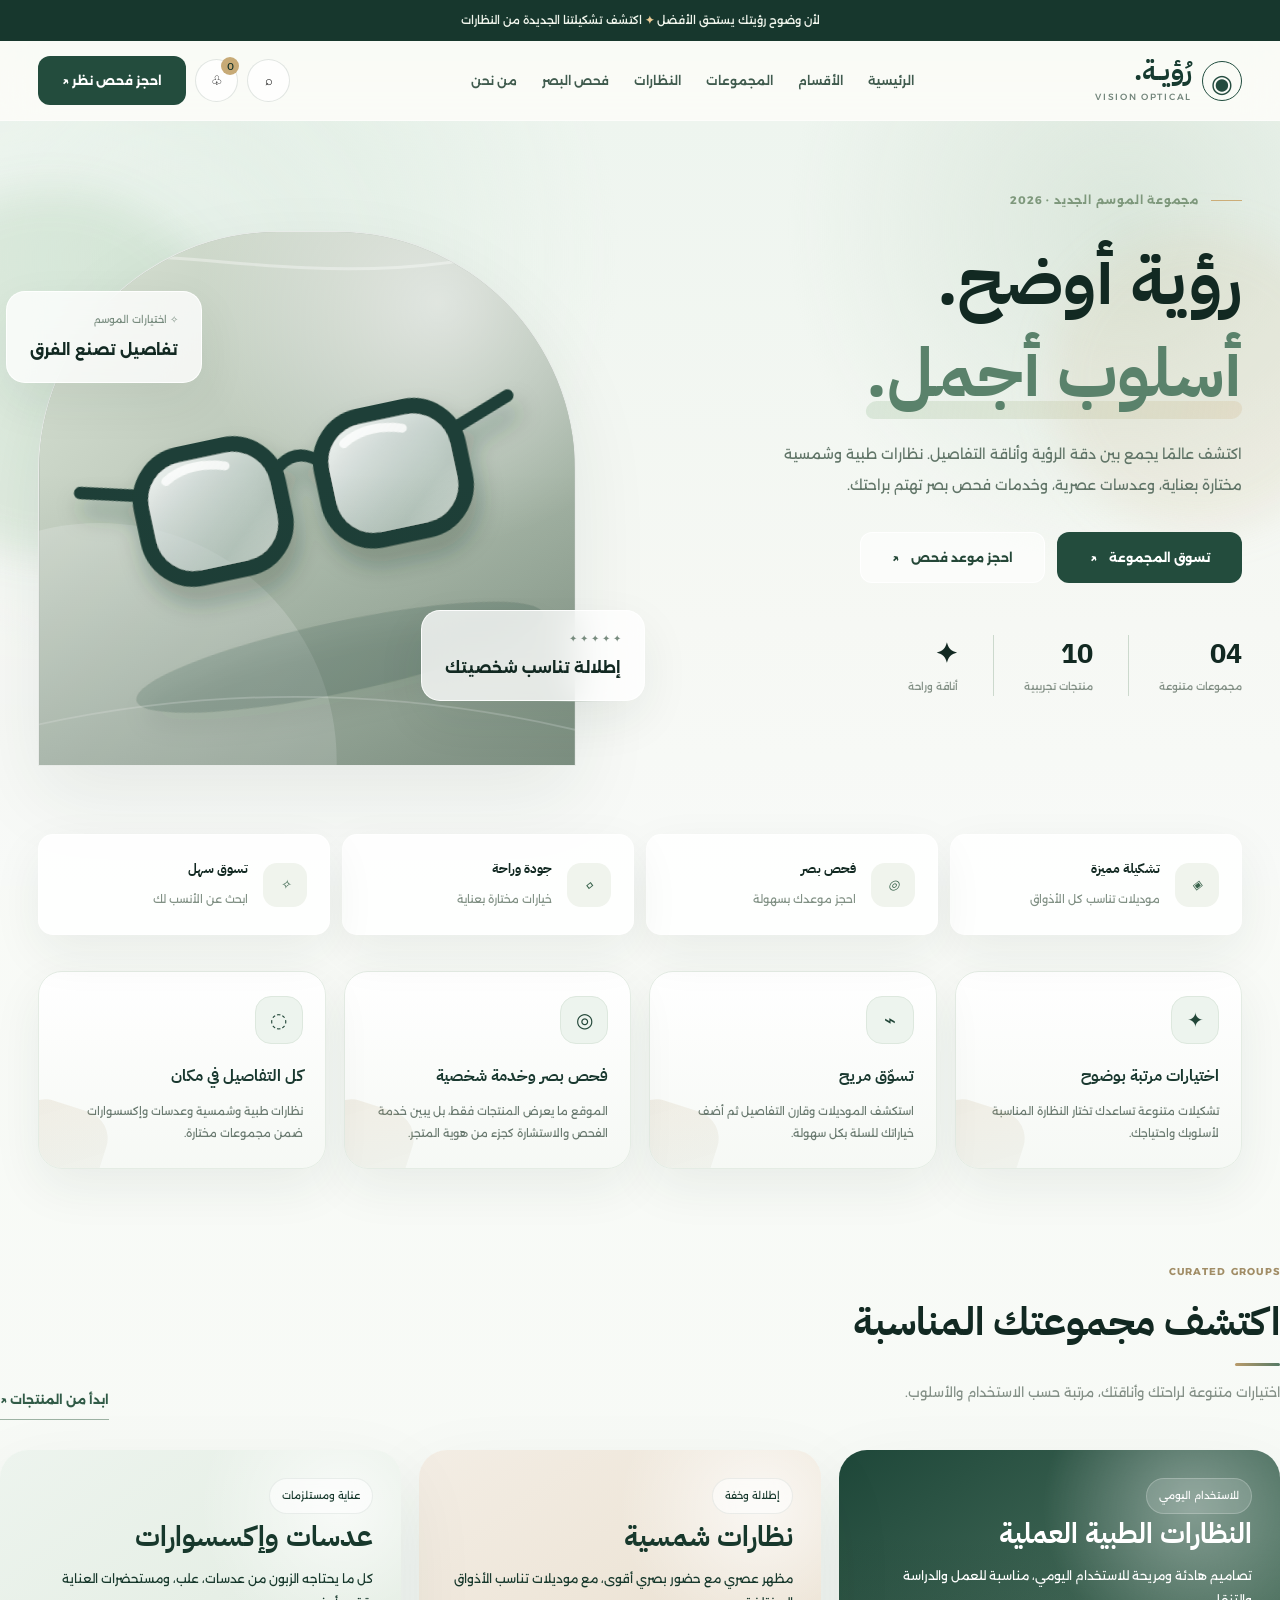
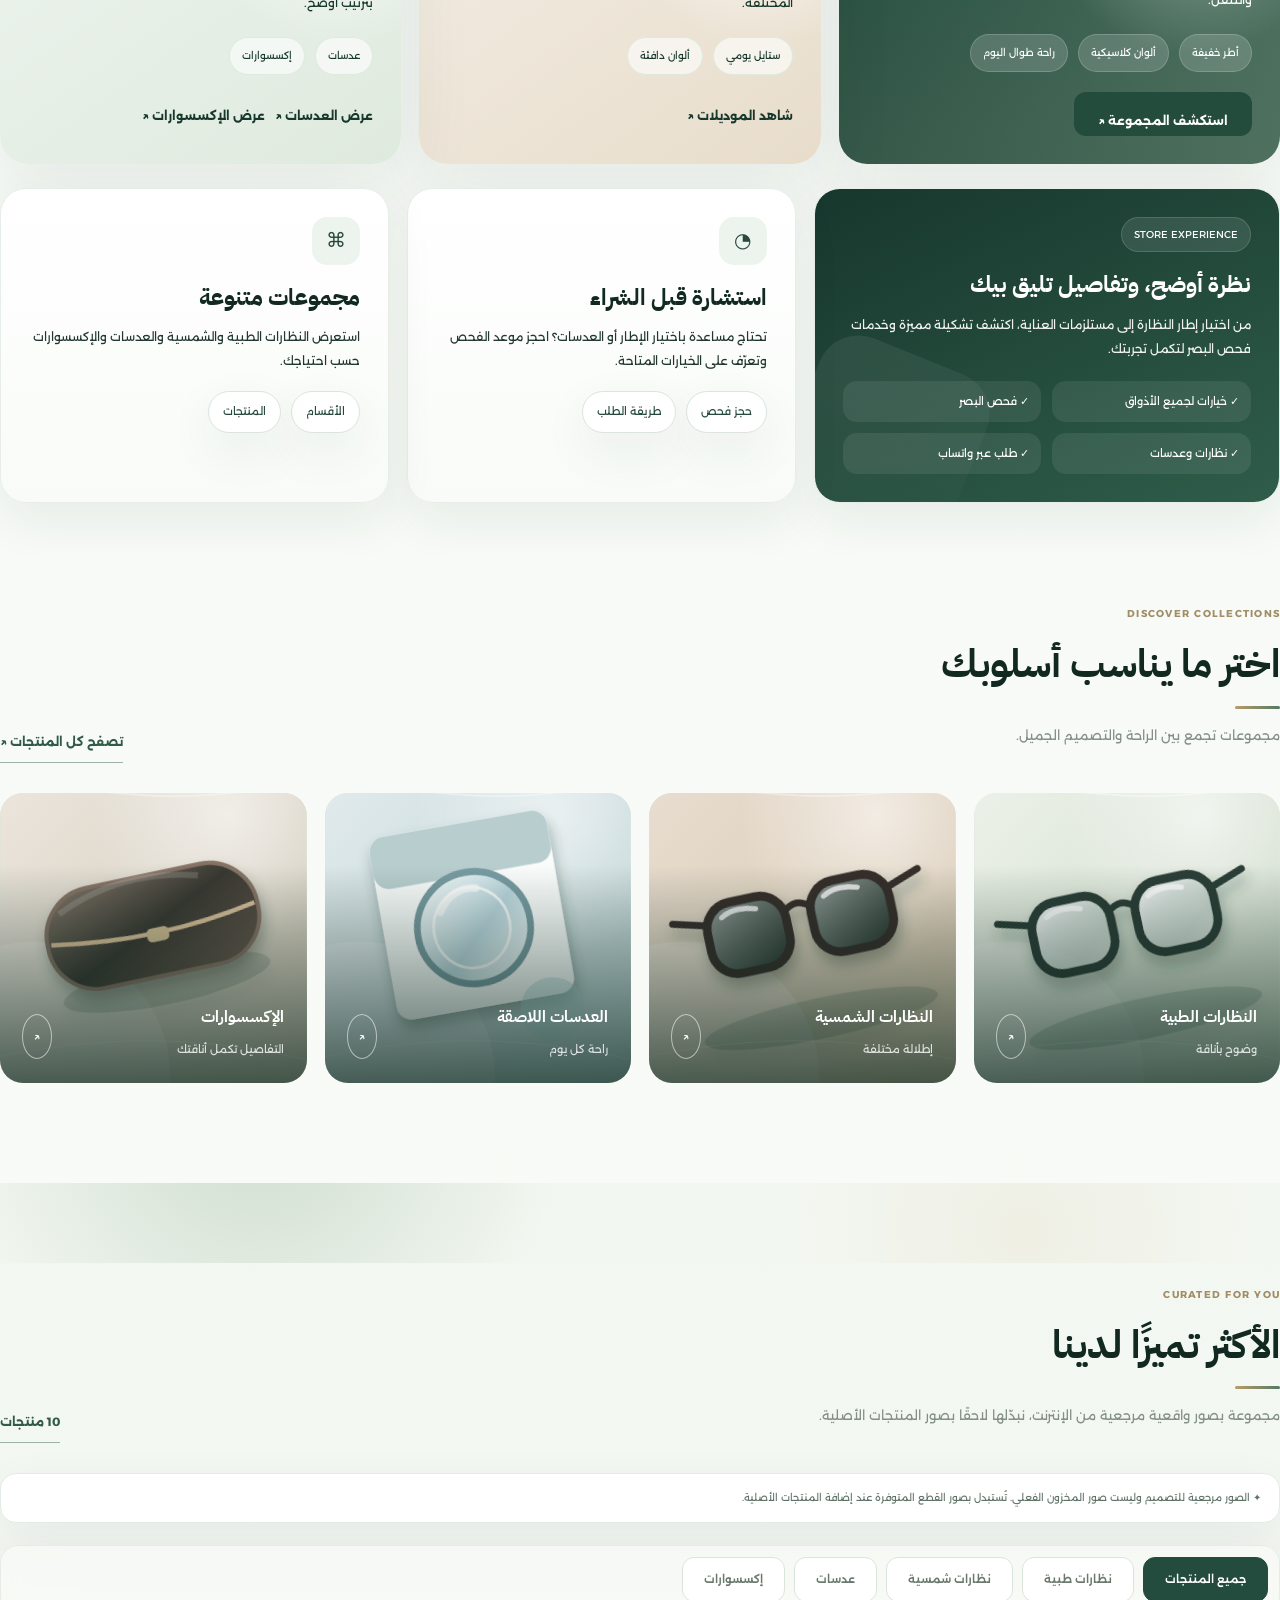
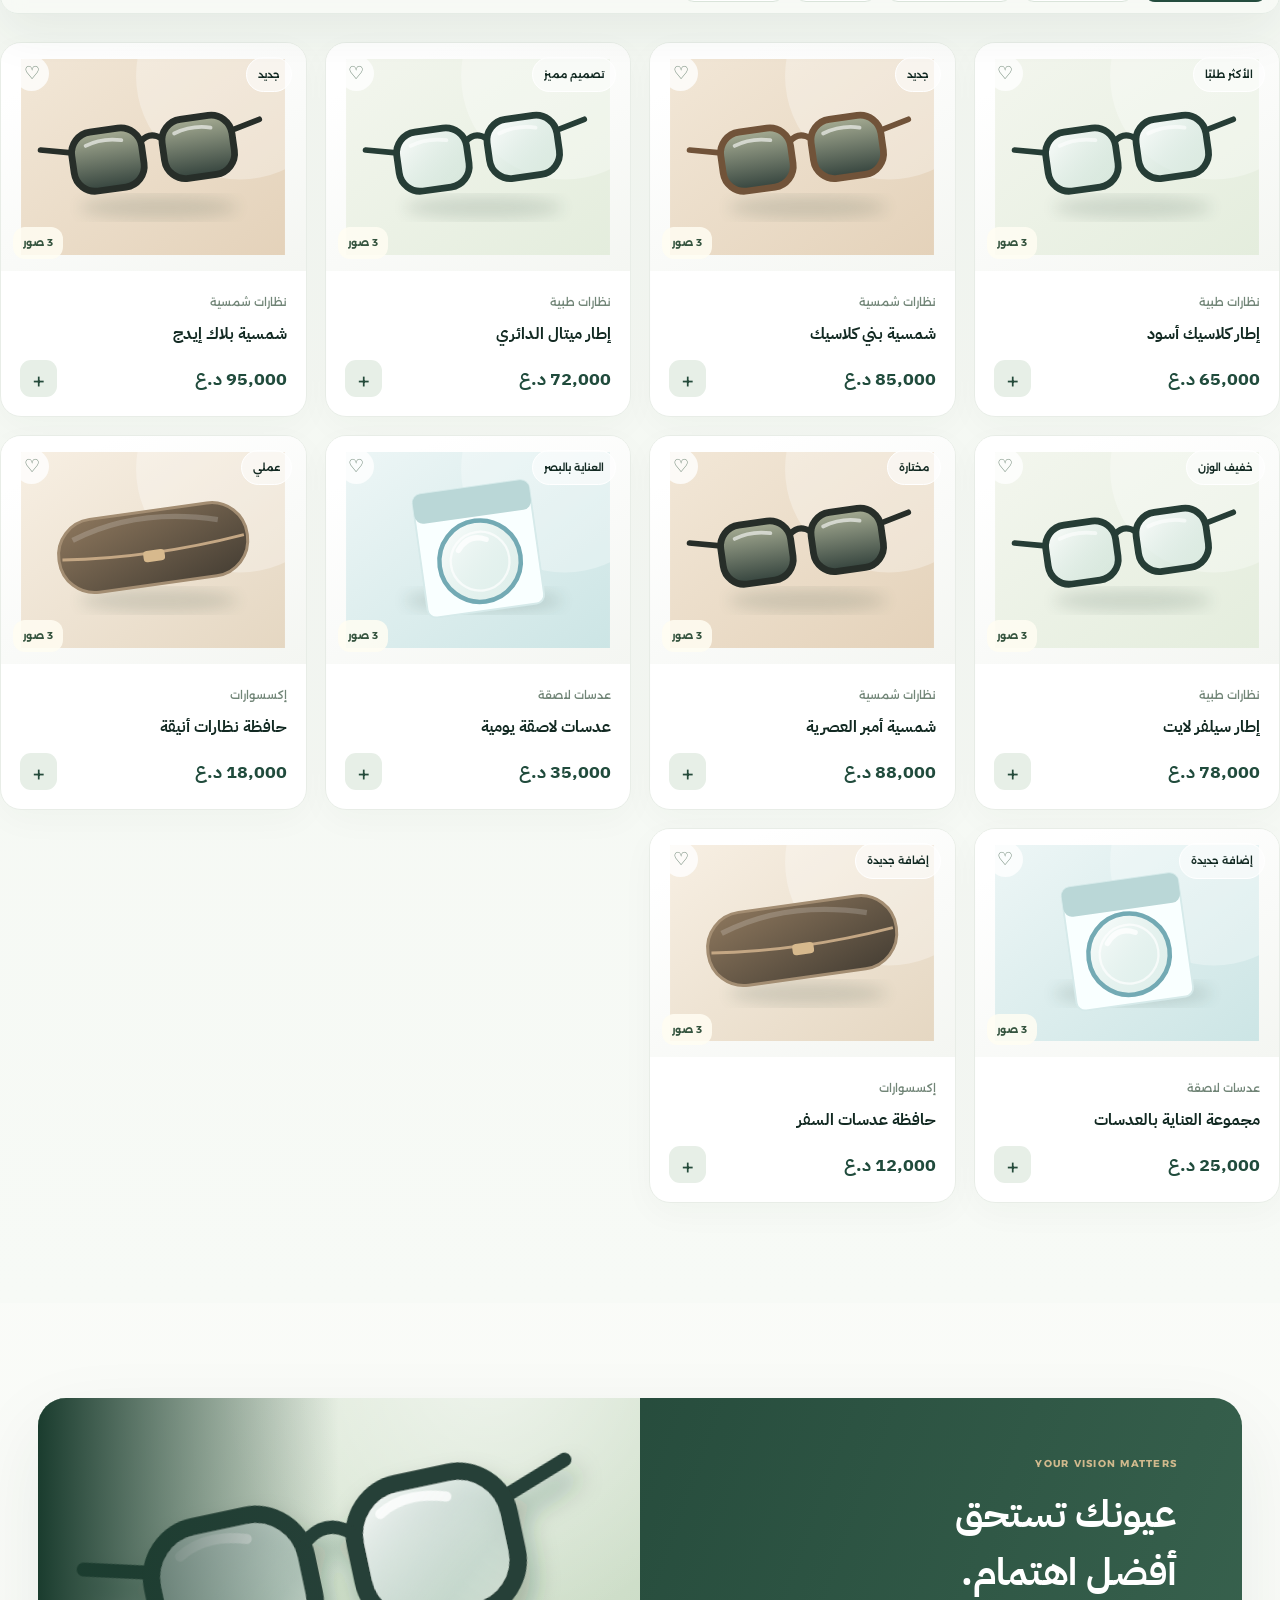
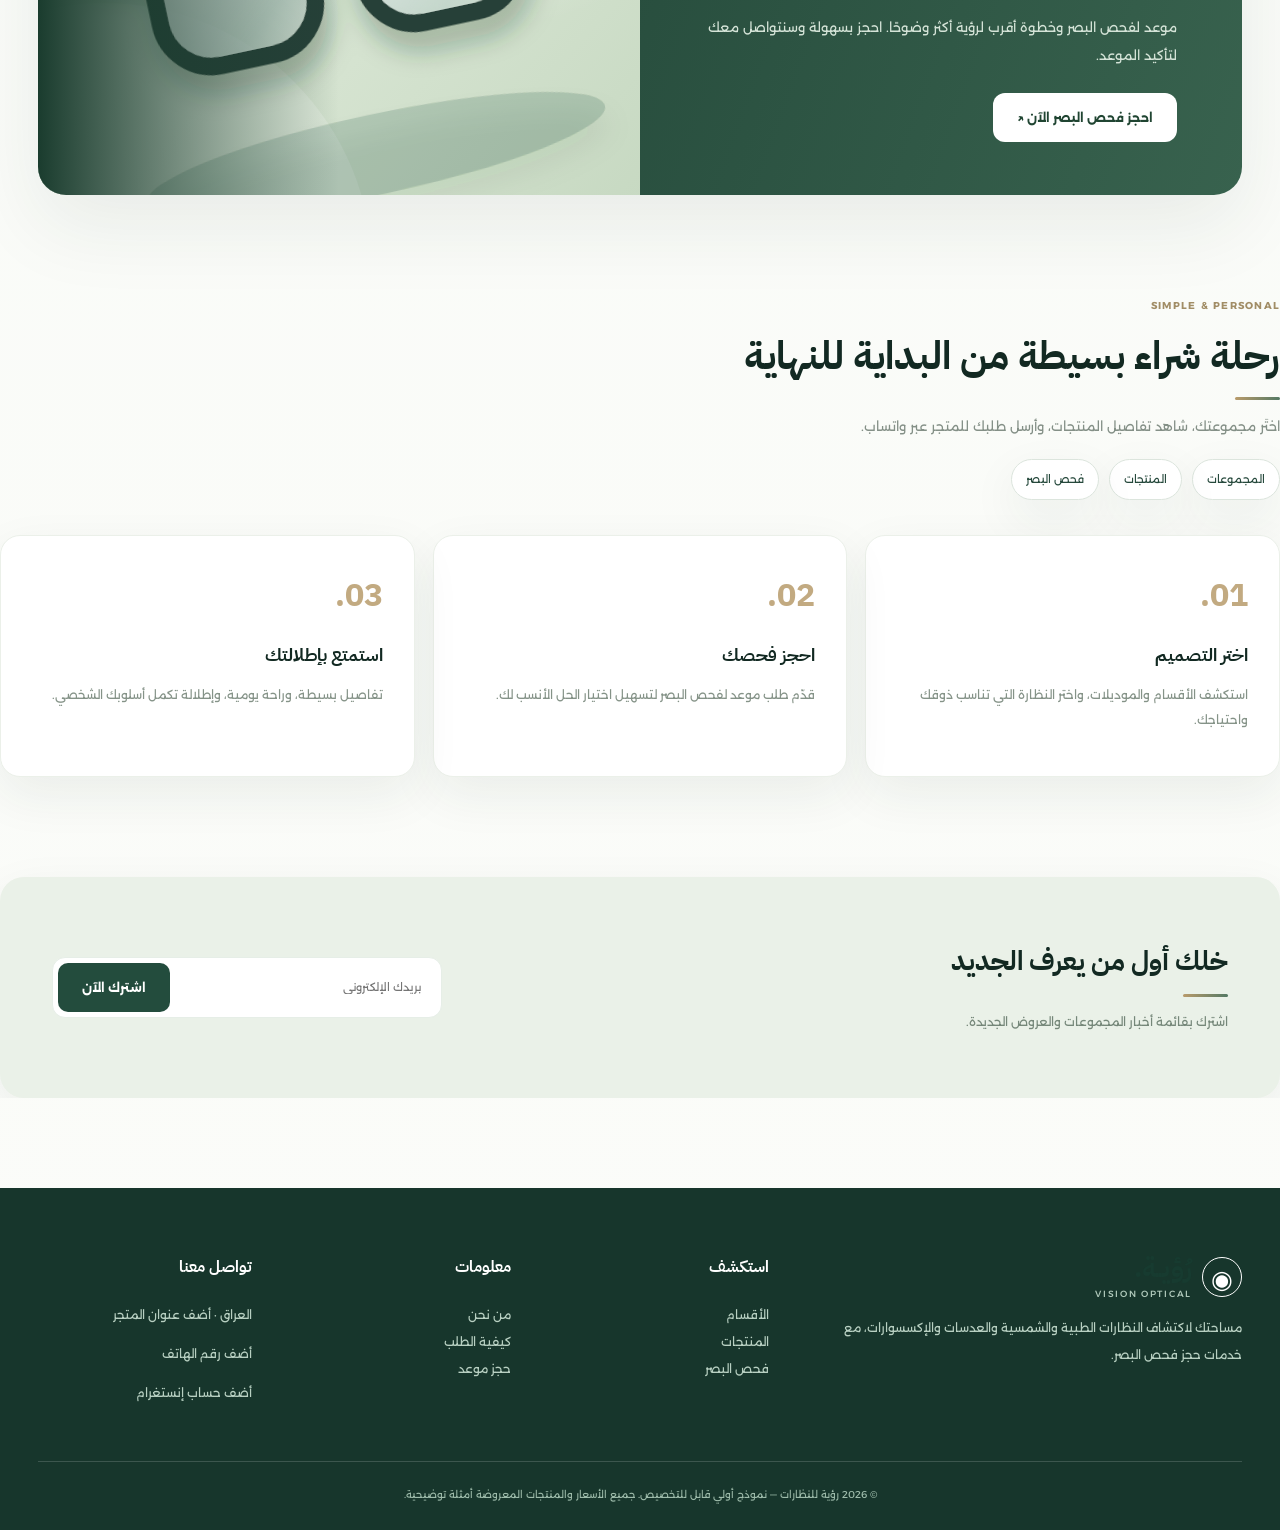
==== commit d362e240: "Implement configurable product and category coupons with cart, checkout and WhatsApp discount totals" ====
--- a/index.html
+++ b/index.html
@@ -125,6 +125,38 @@
 #products,#categories,#groups,#exam,#about{scroll-margin-top:112px}
 @media(max-width:750px){#products,#categories,#groups,#exam,#about{scroll-margin-top:85px}.editorial-actions button.subtlelink{font-size:11px}.showcase-card{min-height:unset}}
 
+
+/* Coupon entry and price breakdown inside the shopping cart */
+.cart-coupon{padding:19px 18px 16px;margin:19px 0 14px;background:linear-gradient(145deg,#f4f8f2,#ffffff);border:1px solid #dce9db;border-radius:18px}
+.cart-coupon-heading{display:flex;justify-content:space-between;gap:12px;align-items:center;margin-bottom:13px}
+.cart-coupon-heading b{font-size:13px;font-weight:700;color:#1b4534}
+.cart-coupon-heading small{font-size:10px;color:#6a8272}
+.cart-coupon-form{display:flex;gap:8px;align-items:stretch}
+.cart-coupon-form input{flex:1;min-width:0;width:100%;border:1px solid #d7e4d7;border-radius:12px;padding:12px 14px;background:#fff;font-size:13px;letter-spacing:.5px;text-transform:uppercase;direction:ltr;text-align:left;outline-color:#739c80;color:#193b2e}
+.cart-coupon-form input::placeholder{font-size:12px;letter-spacing:0;color:#94a598}
+.cart-coupon-form button{flex-shrink:0;border:0;border-radius:12px;padding:10px 16px;background:#214e3c;color:#fff;font-family:inherit;font-weight:700;font-size:12px}
+.cart-coupon-form button:hover{background:#14372a}
+.cart-coupon .coupon-feedback{min-height:18px;font-size:11px;line-height:1.8;margin:10px 0 0;color:#6a7e70}
+.cart-coupon .coupon-feedback.success{color:#216b45}
+.cart-coupon .coupon-feedback.error{color:#b34b43}
+.cart-coupon .coupon-remove{border:0;background:transparent;color:#a3473e;text-decoration:underline;font-size:11px;padding:2px 0;display:none;font-weight:600}
+.cart-coupon .coupon-remove.visible{display:inline-block}
+.cart-totals{padding:5px 0 0}
+.cart-totals .cartrow{padding:10px 0}
+.cart-totals .cartrow[hidden]{display:none!important}
+.cart-totals .grand-total{font-weight:800;color:#173f30;font-size:15px;border-top:1px solid #dce7dc;margin-top:5px}
+.cart-totals .coupon-discount-row b{color:#277b50}
+.cart-coupon-note{margin-top:6px!important;font-size:10px!important;line-height:1.9!important;color:#839385!important}
+.cart-item-discount{font-size:10px;color:#28754b;font-weight:600;margin-top:3px;display:block}
+.checkout-summary .coupon-summary-line{color:#247449;font-weight:700}
+@media(max-width:520px){
+ .cart-coupon{padding:14px 12px;margin-top:15px}
+ .cart-coupon-heading{flex-wrap:wrap}
+ .cart-coupon-form input{font-size:16px}
+ .cart-coupon-form button{padding:10px 13px}
+ .cart-totals .cartrow{gap:8px}
+}
+
 </style>
 <link rel="stylesheet" href="./brand-typography.css?v=1.0" />
 </head>
@@ -158,7 +190,21 @@
 <section class="wrap section" id="about"><span class="kicker">SIMPLE & PERSONAL</span><h2>رحلة شراء بسيطة من البداية للنهاية</h2><p class="lead">اختَر مجموعتك، شاهد تفاصيل المنتجات، وأرسل طلبك للمتجر عبر واتساب.</p><div class="quick-links"><a href="#groups">المجموعات</a><a href="#products">المنتجات</a><a href="#exam">فحص البصر</a></div><div class="steps"><div class="step"><span>01.</span><h3>اختر التصميم</h3><p>استكشف الأقسام والموديلات، واختر النظارة التي تناسب ذوقك واحتياجك.</p></div><div class="step"><span>02.</span><h3>احجز فحصك</h3><p>قدّم طلب موعد لفحص البصر لتسهيل اختيار الحل الأنسب لك.</p></div><div class="step"><span>03.</span><h3>استمتع بإطلالتك</h3><p>تفاصيل بسيطة، وراحة يومية، وإطلالة تكمل أسلوبك الشخصي.</p></div></div><div class="newsletter"><div><h2>خلك أول من يعرف الجديد</h2><p>اشترك بقائمة أخبار المجموعات والعروض الجديدة.</p></div><form id="subscribeForm"><input type="email" required placeholder="بريدك الإلكتروني"><button class="btn">اشترك الآن</button></form></div></section></main>
 <footer class="footer"><div class="wrap"><div class="footgrid"><div><div class="brand"><span class="brand-icon">◉</span><span><span class="brand-name">رُؤيــة.</span><small>VISION OPTICAL</small></span></div><p>مساحتك لاكتشاف النظارات الطبية والشمسية والعدسات والإكسسوارات، مع خدمات حجز فحص البصر.</p></div><div><h3>استكشف</h3><a href="#categories">الأقسام</a><a href="#products">المنتجات</a><a href="#exam">فحص البصر</a></div><div><h3>معلومات</h3><a href="#about">من نحن</a><a href="#about">كيفية الطلب</a><a href="#exam">حجز موعد</a></div><div><h3>تواصل معنا</h3><p>العراق · أضف عنوان المتجر</p><p>أضف رقم الهاتف</p><p>أضف حساب إنستغرام</p></div></div><div class="copy">© 2026 رؤية للنظارات — نموذج أولي قابل للتخصيص. جميع الأسعار والمنتجات المعروضة أمثلة توضيحية.</div></div></footer>
 <div class="overlay" id="bookingOverlay"><div class="modal"><button class="close" data-close aria-label="إغلاق">×</button><span class="kicker">BOOK YOUR VISIT</span><h2>احجز موعد فحص البصر</h2><p>نموذج تجريبي لحجز موعد. يتم حفظ الطلب على جهازك فقط، ولا يُرسل إلى المتجر حاليًا.</p><form id="bookingForm"><label class="field">الاسم الكامل<input required name="name" placeholder="أدخل اسمك"></label><label class="field">رقم الهاتف<input required name="phone" inputmode="tel" pattern="[0-9٠-٩+\-\s]{7,18}" placeholder="07xxxxxxxxx"></label><label class="field">التاريخ المناسب<input required name="date" type="date" id="dateField"></label><label class="field">الفترة المفضلة<select name="period"><option>صباحًا</option><option>مساءً</option></select></label><button class="btn" type="submit">تسجيل طلب الموعد</button></form></div></div>
-<div class="overlay" id="cartOverlay"><div class="modal"><button class="close" data-close aria-label="إغلاق">×</button><h2>سلة المشتريات</h2><p>راجع المنتجات والمجموع، ثم أكمل بيانات الزبون للانتقال إلى واتساب. لا يوجد دفع إلكتروني داخل الموقع.</p><div class="cartlist" id="cartList"></div><div class="cartrow"><b>المجموع</b><b id="cartTotal">0 د.ع</b></div><button class="btn" id="checkoutBtn">متابعة الطلب</button></div></div>
+<div class="overlay" id="cartOverlay"><div class="modal"><button class="close" data-close aria-label="إغلاق">×</button><h2>سلة المشتريات</h2><p>راجع المنتجات والمجموع، ثم أكمل بيانات الزبون للانتقال إلى واتساب. لا يوجد دفع إلكتروني داخل الموقع.</p><div class="cartlist" id="cartList"></div><div class="cart-coupon">
+<div class="cart-coupon-heading"><b>🎟️ عندك كوبون خصم؟</b><button type="button" class="coupon-remove" id="removeCoupon">إزالة الكوبون</button></div>
+<form id="couponForm" class="cart-coupon-form" novalidate>
+  <input id="couponCode" name="couponCode" maxlength="24" placeholder="أدخل رمز الخصم" autocomplete="off" aria-label="رمز كوبون الخصم" autocapitalize="characters" spellcheck="false">
+  <button type="submit">تطبيق</button>
+</form>
+<p class="coupon-feedback" id="couponFeedback" role="status" aria-live="polite">الخصم يُطبّق على المنتجات المشمولة فقط.</p>
+</div>
+<div class="cart-totals" aria-live="polite">
+  <div class="cartrow"><span>المجموع قبل الخصم</span><b id="cartSubtotal">0 د.ع</b></div>
+  <div class="cartrow coupon-discount-row" id="cartDiscountRow" hidden><span id="cartDiscountLabel">قيمة الخصم</span><b id="cartDiscount">− 0 د.ع</b></div>
+  <div class="cartrow grand-total"><b>المجموع بعد الخصم</b><b id="cartTotal">0 د.ع</b></div>
+</div>
+<p class="cart-coupon-note">المجموع لا يشمل أجور التوصيل. تتم مراجعة الكوبونات والأسعار عند تأكيد الطلب.</p>
+<button class="btn" id="checkoutBtn">متابعة الطلب</button></div></div>
 <div class="overlay" id="checkoutOverlay"><div class="modal checkout-modal" role="dialog" aria-modal="true" aria-labelledby="checkoutTitle">
   <button class="close" data-close type="button" aria-label="إغلاق">×</button>
   <span class="kicker">ORDER VIA WHATSAPP</span>
@@ -249,10 +295,115 @@
  cart.forEach(id=>{const p=products.find(x=>x.id===Number(id));if(p){const item=grouped.get(p.id)||{product:p,qty:0};item.qty++;grouped.set(p.id,item)}});
  return [...grouped.values()];
 }
+
+// Coupon catalog is maintained in coupons.json and is public client-side configuration.
+// Orders are confirmed by the shop on WhatsApp; this is NOT secure server-side price validation.
+let storeCoupons=[], couponsLoaded=false, couponsLoadError=false;
+let appliedCoupon='';
+const normalizeCouponCode=value=>String(value||'').trim().toUpperCase().replace(/\s+/g,'');
+function validCouponRule(c){
+ if(!c||c.enabled===false||!(/^[A-Z0-9_-]{3,24}$/.test(normalizeCouponCode(c.code))))return false;
+ if(!['percent','fixed'].includes(c.type)||!Number.isFinite(c.value)||c.value<=0)return false;
+ if(c.type==='percent'&&c.value>100)return false;
+ if(c.type==='fixed'&&!Number.isInteger(c.value))return false;
+ if(c.productIds!==undefined&&!Array.isArray(c.productIds))return false;
+ if(c.categories!==undefined&&!Array.isArray(c.categories))return false;
+ if(c.minQuantity!==undefined&&(!Number.isInteger(c.minQuantity)||c.minQuantity<1))return false;
+ if(c.minCartTotal!==undefined&&(!Number.isFinite(c.minCartTotal)||c.minCartTotal<0))return false;
+ if(c.maxDiscount!==undefined&&(!Number.isFinite(c.maxDiscount)||c.maxDiscount<=0))return false;
+ return true;
+}
+function couponEligibility(rule,p){
+ const ids=Array.isArray(rule.productIds)?rule.productIds:[];
+ const cats=Array.isArray(rule.categories)?rule.categories:[];
+ if(!ids.length&&!cats.length)return true;
+ return ids.includes(p.id)||cats.includes(p.cat);
+}
+function calculateOrder(code=appliedCoupon){
+ const lines=checkoutProducts().map(item=>({...item,subtotal:item.product.price*item.qty,discount:0}));
+ const subtotal=lines.reduce((a,line)=>a+line.subtotal,0);
+ let discount=0,matchedCoupon=null,reason='';
+ if(code){
+   if(!couponsLoaded){reason=couponsLoadError?'تعذّر تحميل قائمة الكوبونات، أعد المحاولة.':'جارٍ تحميل الكوبونات، حاول بعد لحظة.'}
+   else{
+     const rule=storeCoupons.find(c=>validCouponRule(c)&&normalizeCouponCode(c.code)===normalizeCouponCode(code));
+     if(!rule){reason='رمز الكوبون غير متاح أو غير صحيح.'}
+     else{
+       const eligible=lines.filter(l=>couponEligibility(rule,l.product));
+       const eligibleQty=eligible.reduce((a,l)=>a+l.qty,0);
+       const eligibleAmount=eligible.reduce((a,l)=>a+l.subtotal,0);
+       if(!eligible.length){reason='الكوبون لا يشمل أيًا من المنتجات الموجودة بالسلة.'}
+       else if(rule.minQuantity&&eligibleQty<rule.minQuantity){reason='هذا الكوبون يتطلب '+rule.minQuantity+' قطع من المنتجات المشمولة على الأقل.'}
+       else if(rule.minCartTotal&&subtotal<rule.minCartTotal){reason='هذا الكوبون يتطلب مجموعًا لا يقل عن '+money(rule.minCartTotal)+'.'}
+       else{
+         discount=rule.type==='percent'?Math.round(eligibleAmount*rule.value/100):rule.value;
+         if(rule.maxDiscount)discount=Math.min(discount,rule.maxDiscount);
+         discount=Math.max(0,Math.min(eligibleAmount,Math.round(discount)));
+         if(discount>0){
+           let remaining=discount;
+           eligible.forEach((line,index)=>{
+             const allocated=index===eligible.length-1?remaining:Math.floor(discount*line.subtotal/eligibleAmount);
+             line.discount=Math.max(0,Math.min(line.subtotal,allocated));
+             remaining-=line.discount;
+           });
+           matchedCoupon=rule;
+         }else reason='الكوبون لا يحقق خصمًا على هذه السلة.';
+       }
+     }
+   }
+ }
+ return {lines,subtotal,discount,total:Math.max(0,subtotal-discount),coupon:matchedCoupon,reason};
+}
+function couponFeedback(message,type=''){
+ const target=$('#couponFeedback');
+ target.textContent=message;
+ target.className='coupon-feedback'+(type?' '+type:'');
+}
+function removeActiveCoupon(message='تمت إزالة الكوبون.'){
+ appliedCoupon='';safeSet('visionAppliedCoupon','');
+ $('#couponCode').value='';
+ couponFeedback(message);
+ updateCart();
+}
+function applyCoupon(event){
+ event.preventDefault();
+ const input=normalizeCouponCode($('#couponCode').value);
+ if(!input){couponFeedback('أدخل رمز الكوبون أولاً.','error');return}
+ if(!cart.length){couponFeedback('أضف منتجًا للسلة قبل تطبيق الكوبون.','error');return}
+ const result=calculateOrder(input);
+ if(!result.coupon){
+   couponFeedback(result.reason||'الكوبون غير متاح لهذا الطلب.','error');
+   return;
+ }
+ appliedCoupon=input;
+ safeSet('visionAppliedCoupon',input);
+ couponFeedback('تم تطبيق '+input+' بنجاح، وخصم '+money(result.discount)+' من المنتجات المشمولة.','success');
+ updateCart();
+}
+async function loadStoreCoupons(){
+ try{
+  const response=await fetch('./coupons.json?v=1',{cache:'no-store'});
+  if(!response.ok)throw Error('Coupon config was not found');
+  const payload=await response.json();
+  storeCoupons=Array.isArray(payload.coupons)?payload.coupons.filter(validCouponRule):[];
+  couponsLoaded=true;
+  couponsLoadError=false;
+  const remembered=normalizeCouponCode(safeGet('visionAppliedCoupon')||'');
+  if(remembered&&calculateOrder(remembered).coupon){
+    appliedCoupon=remembered;
+    $('#couponCode').value=remembered;
+    couponFeedback('تم استعادة الكوبون '+remembered+'.','success');
+  }else if(remembered)safeSet('visionAppliedCoupon','');
+ }catch(error){storeCoupons=[];couponsLoaded=false;couponsLoadError=true;}
+ updateCart();
+}
+
 function renderCheckoutSummary(){
- const items=checkoutProducts();
- const sum=items.reduce((total,item)=>total+item.qty*item.product.price,0);
- $('#checkoutSummary').innerHTML=items.map(item=>'<div class="cartrow"><span>'+esc(item.product.name)+' <b>× '+item.qty+'</b><br><small>'+esc(item.product.type)+'</small></span><b>'+money(item.qty*item.product.price)+'</b></div>').join('')+'<div class="cartrow total"><span>المجموع (بدون أجور التوصيل)</span><b>'+money(sum)+'</b></div>';
+ const order=calculateOrder();
+ $('#checkoutSummary').innerHTML=order.lines.map(item=>'<div class="cartrow"><span>'+esc(item.product.name)+' <b>× '+item.qty+'</b><br><small>'+esc(item.product.type)+(item.discount?' · خصم '+money(item.discount):'')+'</small></span><b>'+money(item.subtotal-item.discount)+'</b></div>').join('')+
+ '<div class="cartrow"><span>المجموع قبل الخصم</span><b>'+money(order.subtotal)+'</b></div>'+
+ (order.coupon?'<div class="cartrow coupon-summary-line"><span>كوبون '+esc(normalizeCouponCode(order.coupon.code))+'</span><b>− '+money(order.discount)+'</b></div>':'')+
+ '<div class="cartrow total"><span>المجموع بعد الخصم (بدون التوصيل)</span><b>'+money(order.total)+'</b></div>';
  $('#checkoutError').textContent='';
 }
 function whatsappDestination(){
@@ -263,7 +414,7 @@
 }
 function makeWhatsAppMessage(form){
  const items=checkoutProducts();
- const total=items.reduce((sum,item)=>sum+item.product.price*item.qty,0);
+ const order=calculateOrder();
  const str=v=>String(v||'').trim();
  const lines=[
  '🛍️ *طلب جديد من متجر رؤية للنظارات*',
@@ -283,15 +434,23 @@
   lines.push('التصنيف: '+p.type);
   lines.push('اللون: '+p.color+' | الشكل: '+p.shape);
   lines.push('الكمية: '+item.qty);
+  const priced=order.lines.find(row=>row.product.id===p.id);
   lines.push('السعر: '+money(p.price)+' للقطعة');
-  lines.push('الإجمالي: '+money(p.price*item.qty));
+  lines.push('إجمالي المنتج قبل الخصم: '+money(p.price*item.qty));
+  if(priced&&priced.discount){
+   lines.push('خصم الكوبون على المنتج: − '+money(priced.discount));
+   lines.push('إجمالي المنتج بعد الخصم: '+money(priced.subtotal-priced.discount));
+  }
   // رابط الصورة المعروضة لنفس المنتج في الموقع، صورة واحدة لكل نوع منتج
   if(Array.isArray(p.gallery)&&typeof p.gallery[0]==='string'&&/^https:\/\//.test(p.gallery[0])){
    lines.push('📷 صورة المنتج: '+photo(p.gallery[0],1150));
   }
   lines.push('');
  });
- lines.push('💰 *المجموع: '+money(total)+'*');
+ lines.push('💰 *المجموع قبل الخصم: '+money(order.subtotal)+'*');
+ if(order.coupon){lines.push('🎟️ كوبون: '+normalizeCouponCode(order.coupon.code));lines.push('قيمة الخصم: − '+money(order.discount));}
+ lines.push('💰 *المجموع بعد الخصم: '+money(order.total)+'*');
+ if(order.coupon)lines.push('ملاحظة: الخصم يخضع لتأكيد المتجر.');
  lines.push('🚚 أجور التوصيل تُحدد عند تأكيد الطلب.');
  if(str(form.orderNotes))lines.push('📝 ملاحظات: '+str(form.orderNotes));
  lines.push('','يرجى تأكيد توفر المنتجات وتفاصيل التوصيل، شكرًا.');
@@ -310,8 +469,27 @@
  window.location.assign(url);
 }
 
-function updateCart(){safeSet('visionCart',JSON.stringify(cart));$('#cartCount').textContent=cart.length;$('#cartTotal').textContent=money(cart.reduce((a,id)=>a+(products.find(p=>p.id===id)?.price||0),0));$('#cartList').innerHTML=cart.length?cart.map((id,i)=>{const p=products.find(x=>x.id===id);return `<div class="cartrow"><span>${esc(p?.name||'منتج')}<br><small>${money(p?.price||0)}</small></span><button data-remove="${i}">حذف</button></div>`}).join(''):'<div class="empty">سلتك فارغة حاليًا</div>'}
+function updateCart(){
+ safeSet('visionCart',JSON.stringify(cart));
+ if(appliedCoupon&&couponsLoaded&&!calculateOrder().coupon){
+  appliedCoupon='';safeSet('visionAppliedCoupon','');$('#couponCode').value='';
+  couponFeedback('الكوبون لم يعد صالحًا لمحتويات السلة الحالية، وتم إلغاؤه.','error');
+ }
+ const order=calculateOrder();
+ $('#cartCount').textContent=cart.length;
+ $('#cartSubtotal').textContent=money(order.subtotal);
+ $('#cartTotal').textContent=money(order.total);
+ $('#cartDiscount').textContent='− '+money(order.discount);
+ $('#cartDiscountRow').hidden=!order.coupon;
+ $('#cartDiscountLabel').textContent=order.coupon?'خصم الكوبون ('+normalizeCouponCode(order.coupon.code)+')':'قيمة الخصم';
+ $('#removeCoupon').classList.toggle('visible',!!order.coupon);
+ $('#cartList').innerHTML=cart.length?cart.map((id,i)=>{
+  const p=products.find(x=>x.id===id);
+  const discounted=order.lines.find(line=>line.product.id===id&&line.discount>0);
+  return '<div class="cartrow"><span>'+esc(p?.name||'منتج')+'<br><small>'+money(p?.price||0)+'</small>'+(discounted?'<span class="cart-item-discount">هذا المنتج مشمول بالكوبون</span>':'')+'</span><button type="button" data-remove="'+i+'" aria-label="حذف المنتج من السلة">حذف</button></div>';
+ }).join(''):'<div class="empty">سلتك فارغة حاليًا</div>';
+}
 function toast(s){$('#toast').textContent=s;$('#toast').classList.add('show');setTimeout(()=>$('#toast').classList.remove('show'),2500)}function openModal(id){$('#'+id).classList.add('open');document.body.style.overflow='hidden'}function closeAll(){document.querySelectorAll('.overlay').forEach(x=>x.classList.remove('open'));document.body.style.overflow='';if(location.hash.startsWith('#product-'))history.replaceState(null,'','#products')}
-document.addEventListener('click',e=>{let view=e.target.closest('[data-view]'),thumb=e.target.closest('[data-thumb]'),add=e.target.closest('[data-add]'),fav=e.target.closest('[data-fav]'),rem=e.target.closest('[data-remove]'),cat=e.target.closest('[data-category]'),jump=e.target.closest('[data-jump-filter]');if(view)showProduct(Number(view.dataset.view));if(thumb)switchPhoto(Number(thumb.dataset.thumb));if(add){cart.push(Number(add.dataset.add));updateCart();toast('تمت إضافة المنتج للسلة')}if(fav){let id=Number(fav.dataset.fav);favorites=favorites.includes(id)?favorites.filter(x=>x!==id):[...favorites,id];render()}if(rem){cart.splice(Number(rem.dataset.remove),1);updateCart()}if(cat)setFilter(cat.dataset.category,true);if(jump)setFilter(jump.dataset.jumpFilter,true);if(e.target.matches('[data-book]'))openModal('bookingOverlay');if(e.target.matches('[data-close]')||e.target.classList.contains('overlay'))closeAll()});document.querySelectorAll('.filter').forEach(b=>b.onclick=()=>setFilter(b.dataset.filter,false));$('#cartBtn').onclick=()=>{updateCart();openModal('cartOverlay')};$('#searchBtn').onclick=()=>{$('#searchBar').classList.toggle('open');$('#searchInput').focus()};$('#searchInput').oninput=e=>{query=e.target.value.trim();render()};$('#searchInput').onkeydown=e=>{if(e.key==='Enter'){$('#products').scrollIntoView();$('#searchBar').classList.remove('open')}};$('#mobileBtn').onclick=()=>$('#navlinks').classList.toggle('open');document.querySelectorAll('.links a').forEach(a=>a.onclick=()=>$('#navlinks').classList.remove('open'));$('#dateField').min=new Date().toLocaleDateString('en-CA');$('#bookingForm').onsubmit=e=>{e.preventDefault();const fd=new FormData(e.target);const b=Object.fromEntries(fd.entries());safeSet('visionLastBooking',JSON.stringify(b));closeAll();e.target.reset();toast('تم تسجيل الطلب على هذا الجهاز فقط — يلزم ربطه بوسيلة تواصل للتأكيد')};$('#subscribeForm').onsubmit=e=>{e.preventDefault();toast('النشرة البريدية تحتاج ربطًا بخدمة إرسال قبل التشغيل');e.target.reset()};$('#checkoutBtn').onclick=()=>{if(!checkoutProducts().length){toast('السلة فارغة، أضف منتجًا أولاً');return}renderCheckoutSummary();closeAll();openModal('checkoutOverlay')};$('#checkoutForm').onsubmit=sendCheckoutToWhatsApp;$('#backToCart').onclick=()=>{closeAll();openModal('cartOverlay')};document.addEventListener('keydown',e=>{if(e.key==='Escape')closeAll()});render();updateCart();upgradePhotos(document);
+document.addEventListener('click',e=>{let view=e.target.closest('[data-view]'),thumb=e.target.closest('[data-thumb]'),add=e.target.closest('[data-add]'),fav=e.target.closest('[data-fav]'),rem=e.target.closest('[data-remove]'),cat=e.target.closest('[data-category]'),jump=e.target.closest('[data-jump-filter]');if(view)showProduct(Number(view.dataset.view));if(thumb)switchPhoto(Number(thumb.dataset.thumb));if(add){cart.push(Number(add.dataset.add));updateCart();toast('تمت إضافة المنتج للسلة')}if(fav){let id=Number(fav.dataset.fav);favorites=favorites.includes(id)?favorites.filter(x=>x!==id):[...favorites,id];render()}if(rem){cart.splice(Number(rem.dataset.remove),1);updateCart()}if(cat)setFilter(cat.dataset.category,true);if(jump)setFilter(jump.dataset.jumpFilter,true);if(e.target.matches('[data-book]'))openModal('bookingOverlay');if(e.target.matches('[data-close]')||e.target.classList.contains('overlay'))closeAll()});document.querySelectorAll('.filter').forEach(b=>b.onclick=()=>setFilter(b.dataset.filter,false));$('#cartBtn').onclick=()=>{updateCart();openModal('cartOverlay')};$('#searchBtn').onclick=()=>{$('#searchBar').classList.toggle('open');$('#searchInput').focus()};$('#searchInput').oninput=e=>{query=e.target.value.trim();render()};$('#searchInput').onkeydown=e=>{if(e.key==='Enter'){$('#products').scrollIntoView();$('#searchBar').classList.remove('open')}};$('#mobileBtn').onclick=()=>$('#navlinks').classList.toggle('open');document.querySelectorAll('.links a').forEach(a=>a.onclick=()=>$('#navlinks').classList.remove('open'));$('#dateField').min=new Date().toLocaleDateString('en-CA');$('#bookingForm').onsubmit=e=>{e.preventDefault();const fd=new FormData(e.target);const b=Object.fromEntries(fd.entries());safeSet('visionLastBooking',JSON.stringify(b));closeAll();e.target.reset();toast('تم تسجيل الطلب على هذا الجهاز فقط — يلزم ربطه بوسيلة تواصل للتأكيد')};$('#subscribeForm').onsubmit=e=>{e.preventDefault();toast('النشرة البريدية تحتاج ربطًا بخدمة إرسال قبل التشغيل');e.target.reset()};$('#couponForm').onsubmit=applyCoupon;$('#removeCoupon').onclick=()=>removeActiveCoupon();loadStoreCoupons();$('#checkoutBtn').onclick=()=>{if(!checkoutProducts().length){toast('السلة فارغة، أضف منتجًا أولاً');return}renderCheckoutSummary();closeAll();openModal('checkoutOverlay')};$('#checkoutForm').onsubmit=sendCheckoutToWhatsApp;$('#backToCart').onclick=()=>{closeAll();openModal('cartOverlay')};document.addEventListener('keydown',e=>{if(e.key==='Escape')closeAll()});render();updateCart();upgradePhotos(document);
 </script>
 </body></html>
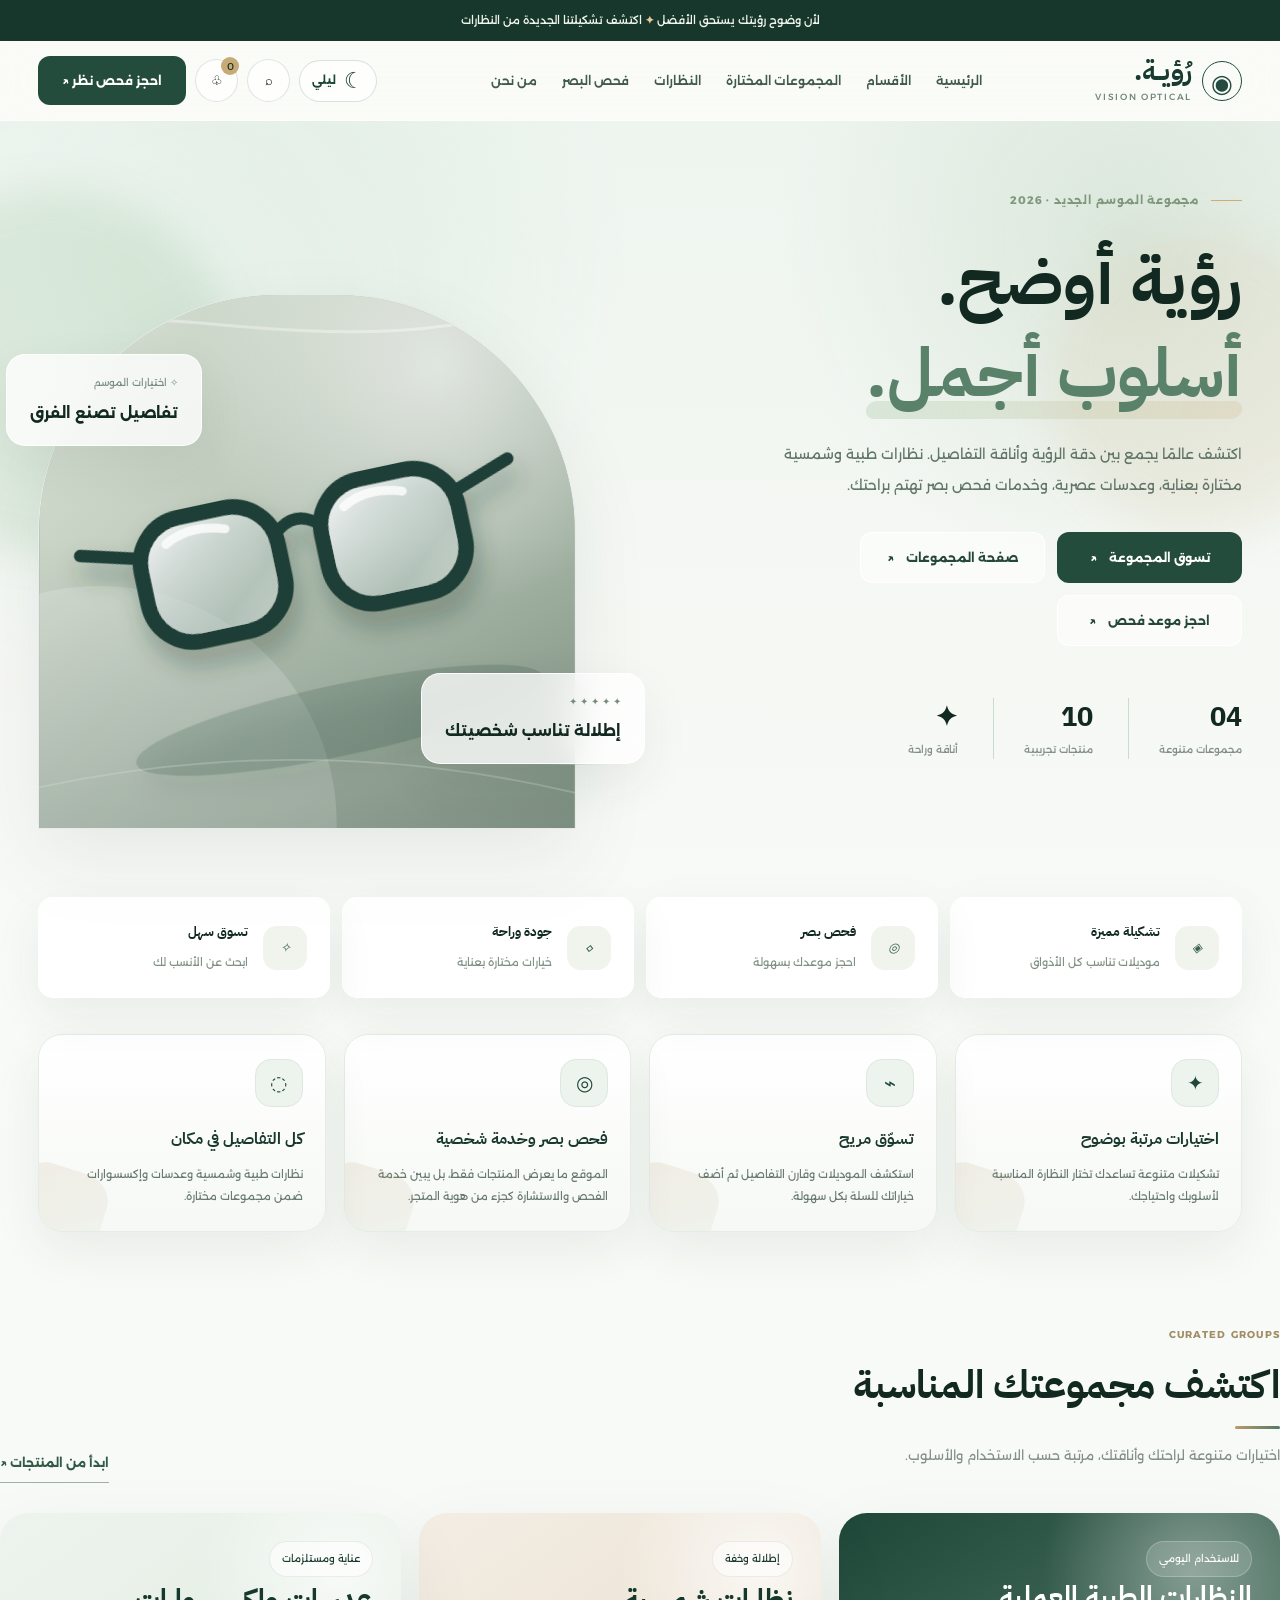
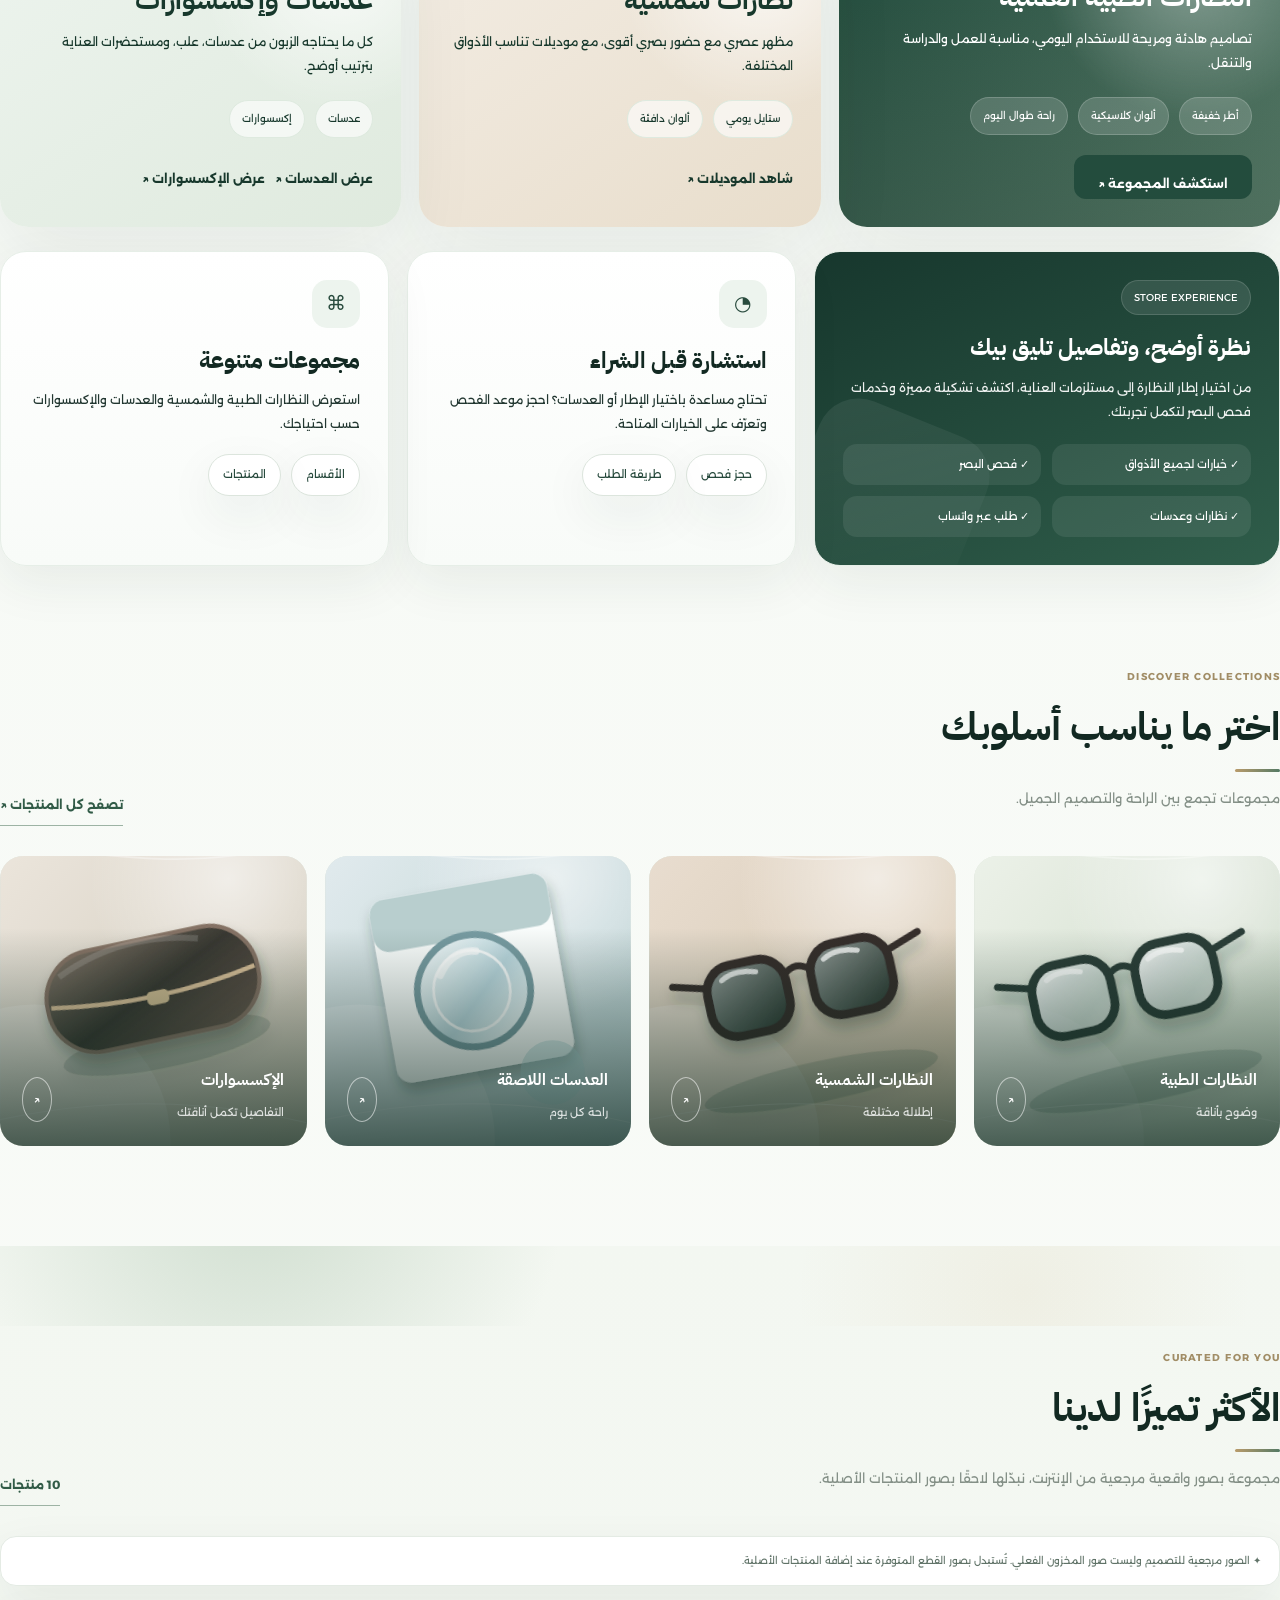
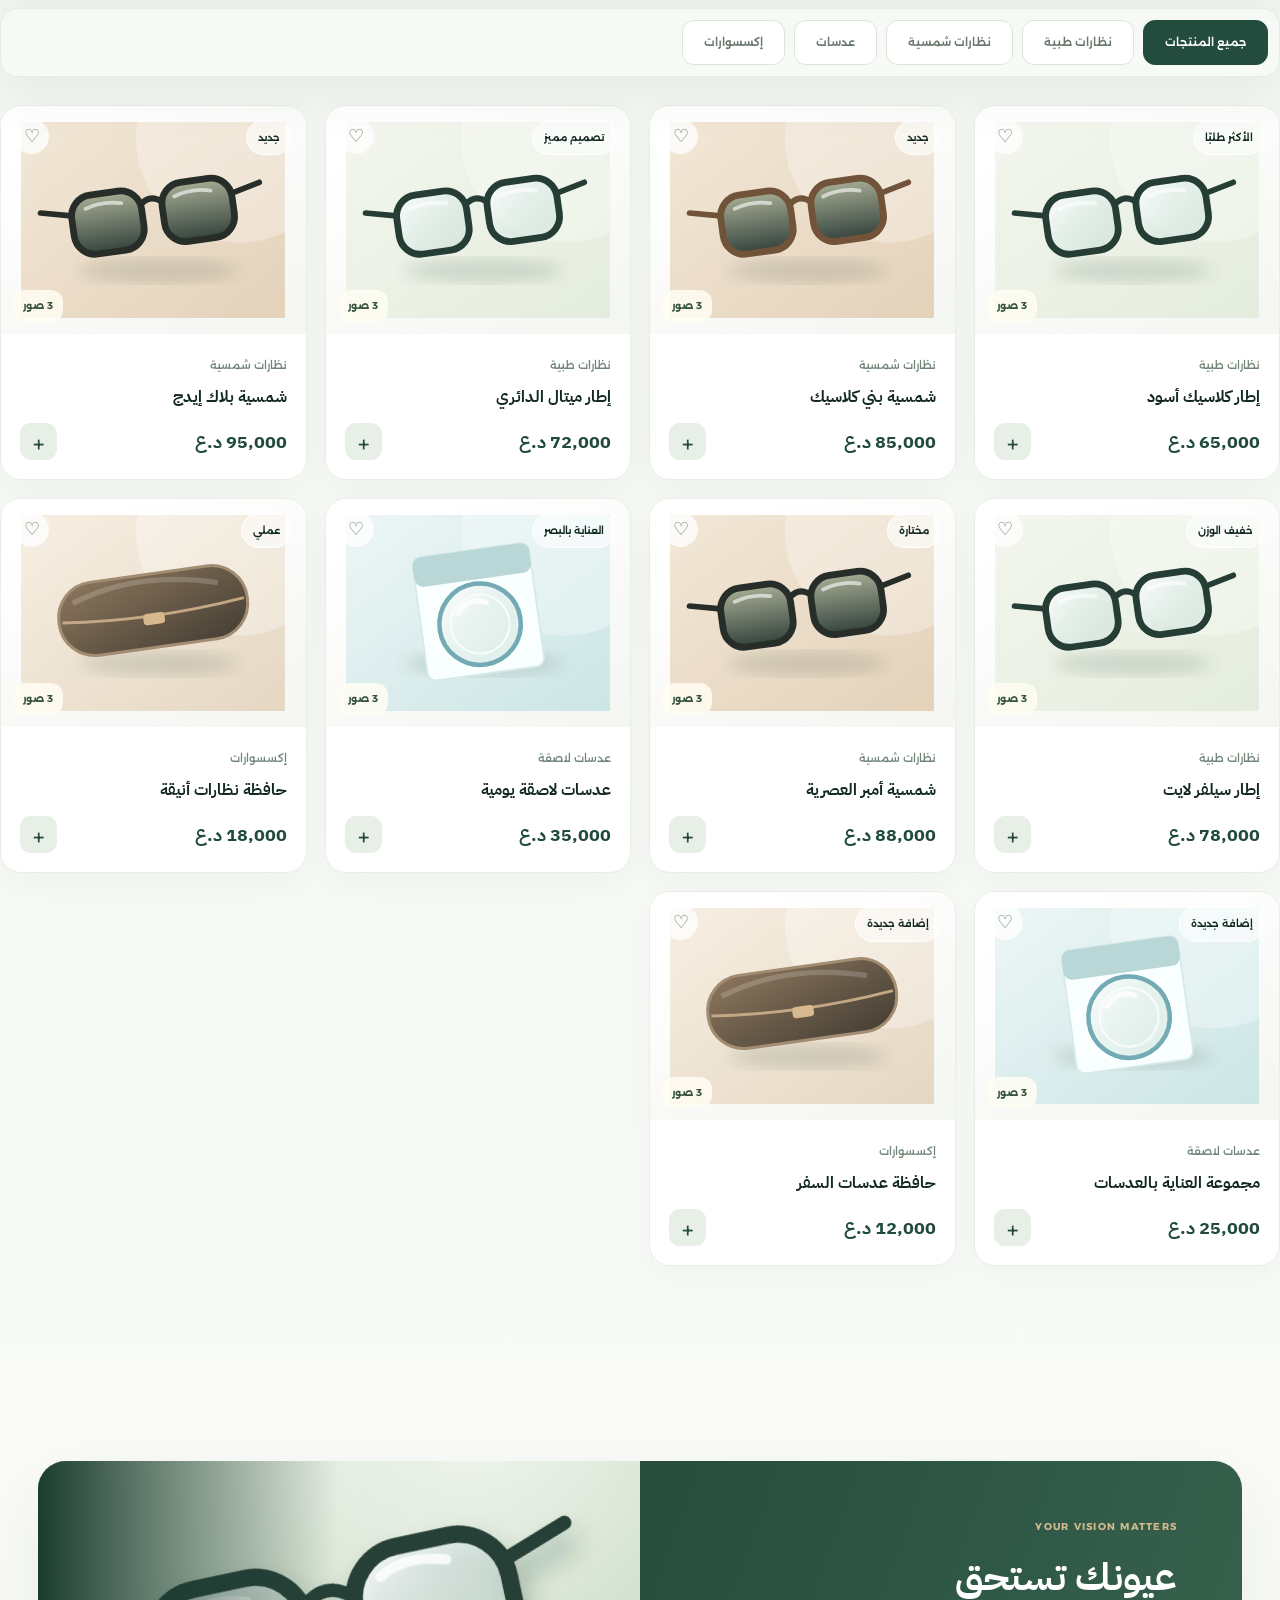
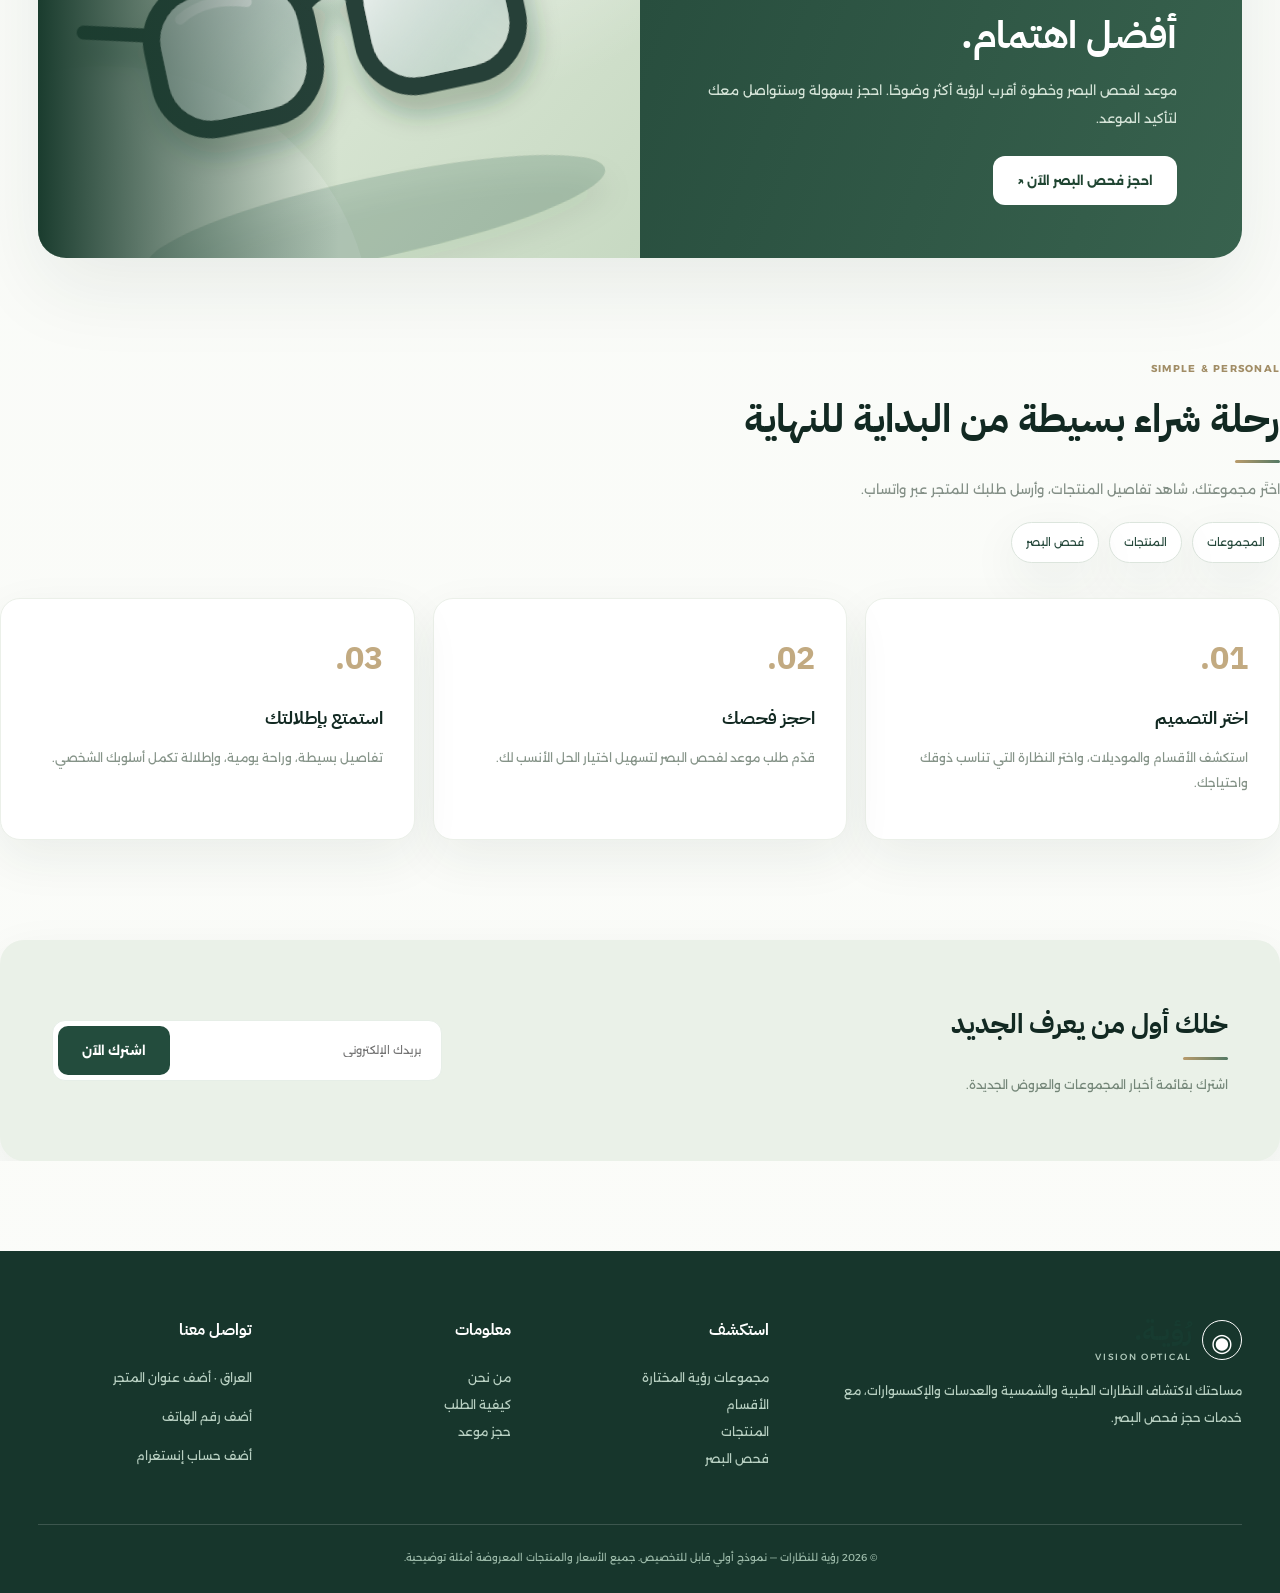
==== commit 8cd3d507: "Connect curated landing page and shared persistent dark/light mode to storefront" ====
--- a/index.html
+++ b/index.html
@@ -3,6 +3,7 @@
 <head>
 <meta charset="utf-8"><meta name="viewport" content="width=device-width,initial-scale=1"><meta name="theme-color" content="#e9eee9">
 <title>رؤية | عالم النظارات والعناية بالبصر</title>
+<script>try{const p=localStorage.getItem('ruyaTheme');document.documentElement.dataset.theme=p==='dark'||p==='light'?p:(window.matchMedia&&window.matchMedia('(prefers-color-scheme: dark)').matches?'dark':'light')}catch(e){document.documentElement.dataset.theme='light'}</script>
 <link rel="preconnect" href="https://fonts.googleapis.com"><link rel="preconnect" href="https://fonts.gstatic.com" crossorigin>
 <link href="https://fonts.googleapis.com/css2?family=Alexandria:wght@300;400;500;600;700;800&family=IBM+Plex+Sans+Arabic:wght@700&display=swap" rel="stylesheet">
 <style>
@@ -159,11 +160,13 @@
 
 </style>
 <link rel="stylesheet" href="./brand-typography.css?v=1.0" />
+<link rel="stylesheet" href="./site-theme.css?v=1.0" />
+<script src="./theme.js?v=1.0" defer></script>
 </head>
 <body>
 <div class="mini">لأن وضوح رؤيتك يستحق الأفضل <b>✦</b> اكتشف تشكيلتنا الجديدة من النظارات</div>
-<header class="topbar"><div class="wrap nav"><a class="brand" href="#home"><span class="brand-icon">◉</span><span><span class="brand-name">رُؤيــة.</span><small>VISION OPTICAL</small></span></a><nav class="links" id="navlinks"><a href="#home">الرئيسية</a><a href="#categories">الأقسام</a><a href="#groups">المجموعات</a><a href="#products">النظارات</a><a href="#exam">فحص البصر</a><a href="#about">من نحن</a></nav><div class="actions"><button class="iconbtn" id="searchBtn" aria-label="بحث">⌕</button><button class="iconbtn" id="cartBtn" aria-label="السلة">♧<span class="count" id="cartCount">0</span></button><button class="navcta" data-book>احجز فحص نظر ↗</button><button class="iconbtn mobilemenu" id="mobileBtn" aria-label="القائمة">☰</button></div></div><div class="searchbar" id="searchBar"><div class="wrap"><input id="searchInput" placeholder="ابحث عن نظارة أو عدسة... واضغط Enter" aria-label="البحث عن المنتجات"></div></div></header>
-<main id="home"><section class="hero"><div class="wrap"><div class="hero-copy fade"><div class="eyebrow">مجموعة الموسم الجديد · 2026</div><h1>رؤية أوضح.<br><em>أسلوب أجمل.</em></h1><p>اكتشف عالمًا يجمع بين دقة الرؤية وأناقة التفاصيل. نظارات طبية وشمسية مختارة بعناية، وعدسات عصرية، وخدمات فحص بصر تهتم براحتك.</p><div class="hero-buttons"><a href="#products" class="btn">تسوق المجموعة <span>↗</span></a><button class="btn outline" data-book>احجز موعد فحص <span>↗</span></button></div><div class="hero-stats"><div><strong>04</strong><small>مجموعات متنوعة</small></div><div><strong>10</strong><small>منتجات تجريبية</small></div><div><strong>✦</strong><small>أناقة وراحة</small></div></div></div><div class="hero-visual"><div class="hero-photo"><img src="[data-uri]" data-remote="https://images.pexels.com/photos/31259706/pexels-photo-31259706.jpeg?auto=compress&amp;cs=tinysrgb&amp;w=1150" alt="نظارات عصرية أنيقة" fetchpriority="high" loading="eager" decoding="async"></div><div class="floatcard top"><span>✧ اختيارات الموسم</span><b>تفاصيل تصنع الفرق</b></div><div class="floatcard bottom"><span class="spark">✦ ✦ ✦ ✦ ✦</span><b>إطلالة تناسب شخصيتك</b></div></div></div></section>
+<header class="topbar"><div class="wrap nav"><a class="brand" href="#home"><span class="brand-icon">◉</span><span><span class="brand-name">رُؤيــة.</span><small>VISION OPTICAL</small></span></a><nav class="links" id="navlinks"><a href="#home">الرئيسية</a><a href="#categories">الأقسام</a><a href="./offers/">المجموعات المختارة</a><a href="#products">النظارات</a><a href="#exam">فحص البصر</a><a href="#about">من نحن</a></nav><div class="actions"><button type="button" class="theme-toggle" data-theme-toggle aria-label="تفعيل الوضع الليلي" title="تبديل المظهر"><span data-theme-icon aria-hidden="true">☾</span><span data-theme-label>ليلي</span></button><button class="iconbtn" id="searchBtn" aria-label="بحث">⌕</button><button class="iconbtn" id="cartBtn" aria-label="السلة">♧<span class="count" id="cartCount">0</span></button><button class="navcta" data-book>احجز فحص نظر ↗</button><button class="iconbtn mobilemenu" id="mobileBtn" aria-label="القائمة">☰</button></div></div><div class="searchbar" id="searchBar"><div class="wrap"><input id="searchInput" placeholder="ابحث عن نظارة أو عدسة... واضغط Enter" aria-label="البحث عن المنتجات"></div></div></header>
+<main id="home"><section class="hero"><div class="wrap"><div class="hero-copy fade"><div class="eyebrow">مجموعة الموسم الجديد · 2026</div><h1>رؤية أوضح.<br><em>أسلوب أجمل.</em></h1><p>اكتشف عالمًا يجمع بين دقة الرؤية وأناقة التفاصيل. نظارات طبية وشمسية مختارة بعناية، وعدسات عصرية، وخدمات فحص بصر تهتم براحتك.</p><div class="hero-buttons"><a href="#products" class="btn">تسوق المجموعة <span>↗</span></a><a href="./offers/" class="btn outline">صفحة المجموعات <span>↗</span></a><button class="btn outline" data-book>احجز موعد فحص <span>↗</span></button></div><div class="hero-stats"><div><strong>04</strong><small>مجموعات متنوعة</small></div><div><strong>10</strong><small>منتجات تجريبية</small></div><div><strong>✦</strong><small>أناقة وراحة</small></div></div></div><div class="hero-visual"><div class="hero-photo"><img src="[data-uri]" data-remote="https://images.pexels.com/photos/31259706/pexels-photo-31259706.jpeg?auto=compress&amp;cs=tinysrgb&amp;w=1150" alt="نظارات عصرية أنيقة" fetchpriority="high" loading="eager" decoding="async"></div><div class="floatcard top"><span>✧ اختيارات الموسم</span><b>تفاصيل تصنع الفرق</b></div><div class="floatcard bottom"><span class="spark">✦ ✦ ✦ ✦ ✦</span><b>إطلالة تناسب شخصيتك</b></div></div></div></section>
 <div class="wrap features"><div class="feature"><i>◈</i><div><b>تشكيلة مميزة</b><span>موديلات تناسب كل الأذواق</span></div></div><div class="feature"><i>◎</i><div><b>فحص بصر</b><span>احجز موعدك بسهولة</span></div></div><div class="feature"><i>◇</i><div><b>جودة وراحة</b><span>خيارات مختارة بعناية</span></div></div><div class="feature"><i>✧</i><div><b>تسوق سهل</b><span>ابحث عن الأنسب لك</span></div></div></div>
 <section class="wrap showcase-ribbon" aria-label="مزايا المتجر">
   <article class="showcase-card fade"><div class="showcase-icon">✦</div><h3>اختيارات مرتبة بوضوح</h3><p>تشكيلات متنوعة تساعدك تختار النظارة المناسبة لأسلوبك واحتياجك.</p></article>
@@ -188,7 +191,7 @@
 <section class="products-area" id="products"><div class="wrap section"><div class="section-top"><div><span class="kicker">CURATED FOR YOU</span><h2>الأكثر تميزًا لدينا</h2><p class="lead">مجموعة بصور واقعية مرجعية من الإنترنت، نبدّلها لاحقًا بصور المنتجات الأصلية.</p></div><span class="subtlelink" id="productTotal">10 منتجات</span></div><p class="product-image-note">✦ الصور مرجعية للتصميم وليست صور المخزون الفعلي. تُستبدل بصور القطع المتوفرة عند إضافة المنتجات الأصلية.</p><div class="filters"><button class="filter active" data-filter="all">جميع المنتجات</button><button class="filter" data-filter="medical">نظارات طبية</button><button class="filter" data-filter="sun">نظارات شمسية</button><button class="filter" data-filter="lenses">عدسات</button><button class="filter" data-filter="accessories">إكسسوارات</button></div><div class="gridprod" id="productsGrid"></div></div></section>
 <section class="wrap" id="exam"><div class="banner"><div class="banner-copy"><span class="kicker" style="color:#d0b98d">YOUR VISION MATTERS</span><h2>عيونك تستحق<br>أفضل اهتمام.</h2><p>موعد لفحص البصر وخطوة أقرب لرؤية أكثر وضوحًا. احجز بسهولة وسنتواصل معك لتأكيد الموعد.</p><button class="btn" data-book>احجز فحص البصر الآن ↗</button></div><div class="banner-img" role="img" aria-label="فحص البصر والعناية بالعين"></div></div></section>
 <section class="wrap section" id="about"><span class="kicker">SIMPLE & PERSONAL</span><h2>رحلة شراء بسيطة من البداية للنهاية</h2><p class="lead">اختَر مجموعتك، شاهد تفاصيل المنتجات، وأرسل طلبك للمتجر عبر واتساب.</p><div class="quick-links"><a href="#groups">المجموعات</a><a href="#products">المنتجات</a><a href="#exam">فحص البصر</a></div><div class="steps"><div class="step"><span>01.</span><h3>اختر التصميم</h3><p>استكشف الأقسام والموديلات، واختر النظارة التي تناسب ذوقك واحتياجك.</p></div><div class="step"><span>02.</span><h3>احجز فحصك</h3><p>قدّم طلب موعد لفحص البصر لتسهيل اختيار الحل الأنسب لك.</p></div><div class="step"><span>03.</span><h3>استمتع بإطلالتك</h3><p>تفاصيل بسيطة، وراحة يومية، وإطلالة تكمل أسلوبك الشخصي.</p></div></div><div class="newsletter"><div><h2>خلك أول من يعرف الجديد</h2><p>اشترك بقائمة أخبار المجموعات والعروض الجديدة.</p></div><form id="subscribeForm"><input type="email" required placeholder="بريدك الإلكتروني"><button class="btn">اشترك الآن</button></form></div></section></main>
-<footer class="footer"><div class="wrap"><div class="footgrid"><div><div class="brand"><span class="brand-icon">◉</span><span><span class="brand-name">رُؤيــة.</span><small>VISION OPTICAL</small></span></div><p>مساحتك لاكتشاف النظارات الطبية والشمسية والعدسات والإكسسوارات، مع خدمات حجز فحص البصر.</p></div><div><h3>استكشف</h3><a href="#categories">الأقسام</a><a href="#products">المنتجات</a><a href="#exam">فحص البصر</a></div><div><h3>معلومات</h3><a href="#about">من نحن</a><a href="#about">كيفية الطلب</a><a href="#exam">حجز موعد</a></div><div><h3>تواصل معنا</h3><p>العراق · أضف عنوان المتجر</p><p>أضف رقم الهاتف</p><p>أضف حساب إنستغرام</p></div></div><div class="copy">© 2026 رؤية للنظارات — نموذج أولي قابل للتخصيص. جميع الأسعار والمنتجات المعروضة أمثلة توضيحية.</div></div></footer>
+<footer class="footer"><div class="wrap"><div class="footgrid"><div><div class="brand"><span class="brand-icon">◉</span><span><span class="brand-name">رُؤيــة.</span><small>VISION OPTICAL</small></span></div><p>مساحتك لاكتشاف النظارات الطبية والشمسية والعدسات والإكسسوارات، مع خدمات حجز فحص البصر.</p></div><div><h3>استكشف</h3><a href="./offers/">مجموعات رؤية المختارة</a><a href="#categories">الأقسام</a><a href="#products">المنتجات</a><a href="#exam">فحص البصر</a></div><div><h3>معلومات</h3><a href="#about">من نحن</a><a href="#about">كيفية الطلب</a><a href="#exam">حجز موعد</a></div><div><h3>تواصل معنا</h3><p>العراق · أضف عنوان المتجر</p><p>أضف رقم الهاتف</p><p>أضف حساب إنستغرام</p></div></div><div class="copy">© 2026 رؤية للنظارات — نموذج أولي قابل للتخصيص. جميع الأسعار والمنتجات المعروضة أمثلة توضيحية.</div></div></footer>
 <div class="overlay" id="bookingOverlay"><div class="modal"><button class="close" data-close aria-label="إغلاق">×</button><span class="kicker">BOOK YOUR VISIT</span><h2>احجز موعد فحص البصر</h2><p>نموذج تجريبي لحجز موعد. يتم حفظ الطلب على جهازك فقط، ولا يُرسل إلى المتجر حاليًا.</p><form id="bookingForm"><label class="field">الاسم الكامل<input required name="name" placeholder="أدخل اسمك"></label><label class="field">رقم الهاتف<input required name="phone" inputmode="tel" pattern="[0-9٠-٩+\-\s]{7,18}" placeholder="07xxxxxxxxx"></label><label class="field">التاريخ المناسب<input required name="date" type="date" id="dateField"></label><label class="field">الفترة المفضلة<select name="period"><option>صباحًا</option><option>مساءً</option></select></label><button class="btn" type="submit">تسجيل طلب الموعد</button></form></div></div>
 <div class="overlay" id="cartOverlay"><div class="modal"><button class="close" data-close aria-label="إغلاق">×</button><h2>سلة المشتريات</h2><p>راجع المنتجات والمجموع، ثم أكمل بيانات الزبون للانتقال إلى واتساب. لا يوجد دفع إلكتروني داخل الموقع.</p><div class="cartlist" id="cartList"></div><div class="cart-coupon">
 <div class="cart-coupon-heading"><b>🎟️ عندك كوبون خصم؟</b><button type="button" class="coupon-remove" id="removeCoupon">إزالة الكوبون</button></div>
@@ -490,6 +493,6 @@
  }).join(''):'<div class="empty">سلتك فارغة حاليًا</div>';
 }
 function toast(s){$('#toast').textContent=s;$('#toast').classList.add('show');setTimeout(()=>$('#toast').classList.remove('show'),2500)}function openModal(id){$('#'+id).classList.add('open');document.body.style.overflow='hidden'}function closeAll(){document.querySelectorAll('.overlay').forEach(x=>x.classList.remove('open'));document.body.style.overflow='';if(location.hash.startsWith('#product-'))history.replaceState(null,'','#products')}
-document.addEventListener('click',e=>{let view=e.target.closest('[data-view]'),thumb=e.target.closest('[data-thumb]'),add=e.target.closest('[data-add]'),fav=e.target.closest('[data-fav]'),rem=e.target.closest('[data-remove]'),cat=e.target.closest('[data-category]'),jump=e.target.closest('[data-jump-filter]');if(view)showProduct(Number(view.dataset.view));if(thumb)switchPhoto(Number(thumb.dataset.thumb));if(add){cart.push(Number(add.dataset.add));updateCart();toast('تمت إضافة المنتج للسلة')}if(fav){let id=Number(fav.dataset.fav);favorites=favorites.includes(id)?favorites.filter(x=>x!==id):[...favorites,id];render()}if(rem){cart.splice(Number(rem.dataset.remove),1);updateCart()}if(cat)setFilter(cat.dataset.category,true);if(jump)setFilter(jump.dataset.jumpFilter,true);if(e.target.matches('[data-book]'))openModal('bookingOverlay');if(e.target.matches('[data-close]')||e.target.classList.contains('overlay'))closeAll()});document.querySelectorAll('.filter').forEach(b=>b.onclick=()=>setFilter(b.dataset.filter,false));$('#cartBtn').onclick=()=>{updateCart();openModal('cartOverlay')};$('#searchBtn').onclick=()=>{$('#searchBar').classList.toggle('open');$('#searchInput').focus()};$('#searchInput').oninput=e=>{query=e.target.value.trim();render()};$('#searchInput').onkeydown=e=>{if(e.key==='Enter'){$('#products').scrollIntoView();$('#searchBar').classList.remove('open')}};$('#mobileBtn').onclick=()=>$('#navlinks').classList.toggle('open');document.querySelectorAll('.links a').forEach(a=>a.onclick=()=>$('#navlinks').classList.remove('open'));$('#dateField').min=new Date().toLocaleDateString('en-CA');$('#bookingForm').onsubmit=e=>{e.preventDefault();const fd=new FormData(e.target);const b=Object.fromEntries(fd.entries());safeSet('visionLastBooking',JSON.stringify(b));closeAll();e.target.reset();toast('تم تسجيل الطلب على هذا الجهاز فقط — يلزم ربطه بوسيلة تواصل للتأكيد')};$('#subscribeForm').onsubmit=e=>{e.preventDefault();toast('النشرة البريدية تحتاج ربطًا بخدمة إرسال قبل التشغيل');e.target.reset()};$('#couponForm').onsubmit=applyCoupon;$('#removeCoupon').onclick=()=>removeActiveCoupon();loadStoreCoupons();$('#checkoutBtn').onclick=()=>{if(!checkoutProducts().length){toast('السلة فارغة، أضف منتجًا أولاً');return}renderCheckoutSummary();closeAll();openModal('checkoutOverlay')};$('#checkoutForm').onsubmit=sendCheckoutToWhatsApp;$('#backToCart').onclick=()=>{closeAll();openModal('cartOverlay')};document.addEventListener('keydown',e=>{if(e.key==='Escape')closeAll()});render();updateCart();upgradePhotos(document);
+document.addEventListener('click',e=>{let view=e.target.closest('[data-view]'),thumb=e.target.closest('[data-thumb]'),add=e.target.closest('[data-add]'),fav=e.target.closest('[data-fav]'),rem=e.target.closest('[data-remove]'),cat=e.target.closest('[data-category]'),jump=e.target.closest('[data-jump-filter]');if(view)showProduct(Number(view.dataset.view));if(thumb)switchPhoto(Number(thumb.dataset.thumb));if(add){cart.push(Number(add.dataset.add));updateCart();toast('تمت إضافة المنتج للسلة')}if(fav){let id=Number(fav.dataset.fav);favorites=favorites.includes(id)?favorites.filter(x=>x!==id):[...favorites,id];render()}if(rem){cart.splice(Number(rem.dataset.remove),1);updateCart()}if(cat)setFilter(cat.dataset.category,true);if(jump)setFilter(jump.dataset.jumpFilter,true);if(e.target.matches('[data-book]'))openModal('bookingOverlay');if(e.target.matches('[data-close]')||e.target.classList.contains('overlay'))closeAll()});document.querySelectorAll('.filter').forEach(b=>b.onclick=()=>setFilter(b.dataset.filter,false));$('#cartBtn').onclick=()=>{updateCart();openModal('cartOverlay')};$('#searchBtn').onclick=()=>{$('#searchBar').classList.toggle('open');$('#searchInput').focus()};$('#searchInput').oninput=e=>{query=e.target.value.trim();render()};$('#searchInput').onkeydown=e=>{if(e.key==='Enter'){$('#products').scrollIntoView();$('#searchBar').classList.remove('open')}};$('#mobileBtn').onclick=()=>$('#navlinks').classList.toggle('open');document.querySelectorAll('.links a').forEach(a=>a.onclick=()=>$('#navlinks').classList.remove('open'));$('#dateField').min=new Date().toLocaleDateString('en-CA');$('#bookingForm').onsubmit=e=>{e.preventDefault();const fd=new FormData(e.target);const b=Object.fromEntries(fd.entries());safeSet('visionLastBooking',JSON.stringify(b));closeAll();e.target.reset();toast('تم تسجيل الطلب على هذا الجهاز فقط — يلزم ربطه بوسيلة تواصل للتأكيد')};$('#subscribeForm').onsubmit=e=>{e.preventDefault();toast('النشرة البريدية تحتاج ربطًا بخدمة إرسال قبل التشغيل');e.target.reset()};$('#couponForm').onsubmit=applyCoupon;$('#removeCoupon').onclick=()=>removeActiveCoupon();loadStoreCoupons();$('#checkoutBtn').onclick=()=>{if(!checkoutProducts().length){toast('السلة فارغة، أضف منتجًا أولاً');return}renderCheckoutSummary();closeAll();openModal('checkoutOverlay')};$('#checkoutForm').onsubmit=sendCheckoutToWhatsApp;$('#backToCart').onclick=()=>{closeAll();openModal('cartOverlay')};document.addEventListener('keydown',e=>{if(e.key==='Escape')closeAll()});const entryCategory=new URLSearchParams(window.location.search).get('category');if(['medical','sun','lenses','accessories'].includes(entryCategory)){active=entryCategory;document.querySelectorAll('.filter').forEach(b=>b.classList.toggle('active',b.dataset.filter===active));}render();updateCart();upgradePhotos(document);
 </script>
 </body></html>
--- a/site-theme.css
+++ b/site-theme.css
@@ -0,0 +1,105 @@
+/* Optical store palette: accessible dark and light modes shared by the storefront. */
+.theme-toggle{font:inherit;appearance:none;background:rgba(255,255,255,.68);color:#1c4636;border:1px solid rgba(26,78,53,.16);border-radius:99px;padding:9px 12px;display:inline-flex;align-items:center;gap:8px;justify-content:center;min-height:42px;cursor:pointer;white-space:nowrap;transition:background .2s,border-color .2s,transform .2s}
+.theme-toggle:hover{background:#eaf3ea;transform:translateY(-1px)}
+.theme-toggle [data-theme-icon]{font-family:Arial,sans-serif;font-size:22px;line-height:1}
+.theme-toggle [data-theme-label]{font-size:11px;font-weight:700}
+.theme-toggle:focus-visible{outline:3px solid #acbd94;outline-offset:3px}
+html[data-theme="dark"]{color-scheme:dark;--ink:#e8f0e8;--muted:#9cb4a6;--green:#a2c6ae;--mint:#233d31;--line:rgba(198,225,205,.16);--cream:#13221c;--shadow:0 22px 60px rgba(0,0,0,.34);--brand-type-ink:#edf3ec}
+html[data-theme="dark"] body{background:#0d1713;color:#e8f0e8}
+html[data-theme="dark"] .topbar{background:rgba(13,24,19,.90);border-bottom-color:rgba(231,246,232,.09)}
+html[data-theme="dark"] .mini{background:#08130e;color:#d5e9d9}
+html[data-theme="dark"] .brand-name,html[data-theme="dark"] .links,html[data-theme="dark"] .links a{color:#e8f2e8}
+html[data-theme="dark"] .brand small{color:#acc2b3}
+html[data-theme="dark"] .brand-icon{border-color:#8bb29d;color:#bed2c4}
+html[data-theme="dark"] .iconbtn,html[data-theme="dark"] .theme-toggle{background:#20342a;border-color:#375547;color:#e1f0e5}
+html[data-theme="dark"] .theme-toggle:hover,html[data-theme="dark"] .iconbtn:hover{background:#2b4838}
+html[data-theme="dark"] .navcta,html[data-theme="dark"] .btn:not(.outline):not(.checkout-send){background:#477a60;color:#fff}
+html[data-theme="dark"] .btn:not(.outline):not(.checkout-send):hover{background:#598c70}
+html[data-theme="dark"] .outline{background:rgba(25,43,33,.76);color:#f1f5ef;border-color:rgba(225,244,225,.22)}
+html[data-theme="dark"] .links.open{background:#14261c;color:#f2f5f0}
+html[data-theme="dark"] .searchbar{background:#182a20;border-color:#294032}
+html[data-theme="dark"] .searchbar input{background:#17291f;color:#e9f1e9}
+html[data-theme="dark"] .hero{background:radial-gradient(circle at 12% 12%,rgba(57,89,67,.38),transparent 36%),linear-gradient(175deg,#16291f 0%,#101e18 68%,#0d1713 100%)}
+html[data-theme="dark"] .hero:before{background:rgba(57,91,70,.18)}
+html[data-theme="dark"] .hero:after{background:rgba(178,149,99,.10)}
+html[data-theme="dark"] .hero h1,html[data-theme="dark"] .hero h1 em{color:#f1f5eb}
+html[data-theme="dark"] .hero h1 em{color:#9fd1ab}
+html[data-theme="dark"] .eyebrow,html[data-theme="dark"] .kicker{color:#d6b98c}
+html[data-theme="dark"] .hero-copy>p,html[data-theme="dark"] .hero-stats small,html[data-theme="dark"] .lead,html[data-theme="dark"] .newsletter p{color:#adc2b2}
+html[data-theme="dark"] .hero-stats div{border-color:#35503e}
+html[data-theme="dark"] .hero-visual .floatcard{background:rgba(21,40,29,.90);color:#ecf3e9;border:1px solid #2c4b38}
+html[data-theme="dark"] .hero-photo{border-color:#365440;box-shadow:0 25px 65px rgba(0,0,0,.4)}
+html[data-theme="dark"] .features .feature,html[data-theme="dark"] .showcase-card{background:linear-gradient(150deg,#192c21,#17281e);border-color:#2b4836;box-shadow:0 10px 38px rgba(0,0,0,.18)}
+html[data-theme="dark"] .feature b,html[data-theme="dark"] .showcase-card h3{color:#eff5ec}
+html[data-theme="dark"] .feature span,html[data-theme="dark"] .showcase-card p{color:#a8c1ae}
+html[data-theme="dark"] .feature i,html[data-theme="dark"] .showcase-icon{background:#274334;color:#e4f4e5;border-color:#35513e}
+html[data-theme="dark"] .section h2,html[data-theme="dark"] .care-card h3,html[data-theme="dark"] .step h3,html[data-theme="dark"] .newsletter h2{color:#f1f5ed}
+html[data-theme="dark"] .subtlelink{color:#b9dcc1;border-color:#688d70}
+html[data-theme="dark"] .editorial-card.light{background:linear-gradient(145deg,#1c3529,#294936);color:#e7f1e6}
+html[data-theme="dark"] .editorial-card.sand{background:linear-gradient(145deg,#46392a,#635039);color:#fff3df}
+html[data-theme="dark"] .editorial-card.light .mini-chip,html[data-theme="dark"] .editorial-card.sand .mini-chip,html[data-theme="dark"] .editorial-card.light .eyebadge,html[data-theme="dark"] .editorial-card.sand .eyebadge{background:rgba(255,255,255,.09);color:inherit;border-color:rgba(255,255,255,.14)}
+html[data-theme="dark"] .care-card{background:linear-gradient(150deg,#1b2d22,#16261d);border-color:#2c4736}
+html[data-theme="dark"] .care-card p{color:#aec7b4}
+html[data-theme="dark"] .care-card .card-icon{background:#2a4937;color:#d6eddd}
+html[data-theme="dark"] .care-primary{background:linear-gradient(135deg,#234734,#0e251a)}
+html[data-theme="dark"] .quick-links a{background:#233b2c;color:#e5f0e7;border-color:#35533d}
+html[data-theme="dark"] .cat{background:#294332}
+html[data-theme="dark"] .products-area{background:linear-gradient(180deg,#0f2017,#0d1813)}
+html[data-theme="dark"] .products-area:before{opacity:.25}
+html[data-theme="dark"] .product-image-note{background:#203428;color:#b7cbbc;border-color:#3a5140}
+html[data-theme="dark"] .filters{background:rgba(19,39,27,.93);border-color:#33503b}
+html[data-theme="dark"] .filter{background:#20382b;border-color:#34513d;color:#d7e7d8}
+html[data-theme="dark"] .filter:hover{background:#2f533d}
+html[data-theme="dark"] .filter.active{background:#6ba183;color:#081e12;border-color:#6ba183}
+html[data-theme="dark"] .product,html[data-theme="dark"] .prodinfo{background:#182a20;border-color:#2e4936}
+html[data-theme="dark"] .product:hover{box-shadow:0 30px 62px rgba(0,0,0,.3)}
+html[data-theme="dark"] .prodimg{background:radial-gradient(circle at 50% 45%,#293d2d,#182b20)}
+html[data-theme="dark"] .product-preview img{background:linear-gradient(155deg,#314939,#1b3224)}
+html[data-theme="dark"] .product-preview span{background:rgba(20,39,27,.94);color:#eff8ed}
+html[data-theme="dark"] .prodname{color:#f1f6ee}
+html[data-theme="dark"] .prodtype,html[data-theme="dark"] .prodinfo h3{color:#adc6b6}
+html[data-theme="dark"] .price,html[data-theme="dark"] .detail-price{color:#c4e5cb}
+html[data-theme="dark"] .prodtag,html[data-theme="dark"] .prodimg .photo-indicator,html[data-theme="dark"] .fav{background:rgba(25,48,32,.94);color:#e5f2e7;border-color:#40604b}
+html[data-theme="dark"] .add{background:#2b4f37;color:#e5f6e8}
+html[data-theme="dark"] .add:hover{background:#48825c}
+html[data-theme="dark"] .banner{background:linear-gradient(110deg,#12291c,#264e36)}
+html[data-theme="dark"] .banner h2{color:#f7f5e9}
+html[data-theme="dark"] .banner p{color:#cbdccf}
+html[data-theme="dark"] .banner .btn{background:#f2f4e9!important;color:#173728!important}
+html[data-theme="dark"] .step,html[data-theme="dark"] .newsletter{background:#1a2c21;border-color:#2c4836}
+html[data-theme="dark"] .step p,html[data-theme="dark"] .newsletter p{color:#aac2b1}
+html[data-theme="dark"] .newsletter form{background:#14251b;border-color:#385742}
+html[data-theme="dark"] .newsletter input{background:transparent;color:#ecf3eb}
+html[data-theme="dark"] .footer{background:#07130d;color:#e5f1e7}
+html[data-theme="dark"] .footer p,html[data-theme="dark"] .footer a{color:#a6c1ab}
+html[data-theme="dark"] .overlay{background:rgba(0,6,4,.8)}
+html[data-theme="dark"] .modal{background:#17291f;border:1px solid #2c4735;box-shadow:0 34px 100px rgba(0,0,0,.5)}
+html[data-theme="dark"] .modal h2{color:#f3f5ee}
+html[data-theme="dark"] .modal p,html[data-theme="dark"] .checkout-hint{color:#a9c0b0!important}
+html[data-theme="dark"] .close{background:#2a4433;color:#e7f2e8}
+html[data-theme="dark"] .field,html[data-theme="dark"] .detail-specs b{color:#e3f2e8}
+html[data-theme="dark"] .field input,html[data-theme="dark"] .field select,html[data-theme="dark"] .field textarea,html[data-theme="dark"] .checkout-modal .field input,html[data-theme="dark"] .checkout-modal .field textarea{background:#213a2b;border-color:#385541;color:#e7f0e5}
+html[data-theme="dark"] .field input::placeholder,html[data-theme="dark"] .field textarea::placeholder{color:#9bb6a6}
+html[data-theme="dark"] .detail-main{background:linear-gradient(145deg,#1b3023,#2e4733)}
+html[data-theme="dark"] .detail-thumbs button{background:#20382a;border-color:#314f38}
+html[data-theme="dark"] .detail-thumbs button.selected{border-color:#8fc4a2}
+html[data-theme="dark"] .detail-copy,html[data-theme="dark"] .detail-specs span,html[data-theme="dark"] .detail-note,html[data-theme="dark"] .detail-disclaimer{color:#aec3b2!important}
+html[data-theme="dark"] .detail-specs,html[data-theme="dark"] .detail-specs div,html[data-theme="dark"] .cartrow{border-color:#365140}
+html[data-theme="dark"] .detail-back{color:#b6d8bd}
+html[data-theme="dark"] .gallery-hint{background:#223f2d;color:#bed4c0}
+html[data-theme="dark"] .checkout-summary,html[data-theme="dark"] .cart-coupon{background:linear-gradient(155deg,#20382b,#192e22);border-color:#395443}
+html[data-theme="dark"] .checkout-summary .total,html[data-theme="dark"] .cart-totals .grand-total,html[data-theme="dark"] .cart-coupon-heading b{color:#eef8ed}
+html[data-theme="dark"] .cart-coupon-form input{background:#14281c;color:#f1f5ed;border-color:#3a5b45}
+html[data-theme="dark"] .cart-coupon-form button{background:#417b57;color:#fff}
+html[data-theme="dark"] .cart-coupon .coupon-feedback{color:#b3cbb6!important}
+html[data-theme="dark"] .cart-coupon .coupon-feedback.success{color:#96dcab!important}
+html[data-theme="dark"] .cart-coupon .coupon-feedback.error{color:#f1a59f!important}
+html[data-theme="dark"] .cart-coupon-note,html[data-theme="dark"] .cart-coupon-heading small{color:#a5bfac!important}
+html[data-theme="dark"] .cart-totals .grand-total{border-color:#365240}
+html[data-theme="dark"] .cartrow button{background:#553332;color:#ffc8bd}
+html[data-theme="dark"] .checkout-modal .checkout-back{color:#b8d6c0}
+html[data-theme="dark"] .checkout-modal .btn.checkout-send{background:#36845b}
+html[data-theme="dark"] .empty{color:#a6c1ab}
+html[data-theme="dark"] .toast{background:#3f6a4d}
+@media(max-width:750px){.theme-toggle{min-width:38px;padding:8px 9px}.theme-toggle [data-theme-label]{display:none}}
+@media(prefers-reduced-motion:reduce){.theme-toggle{transition:none}}
